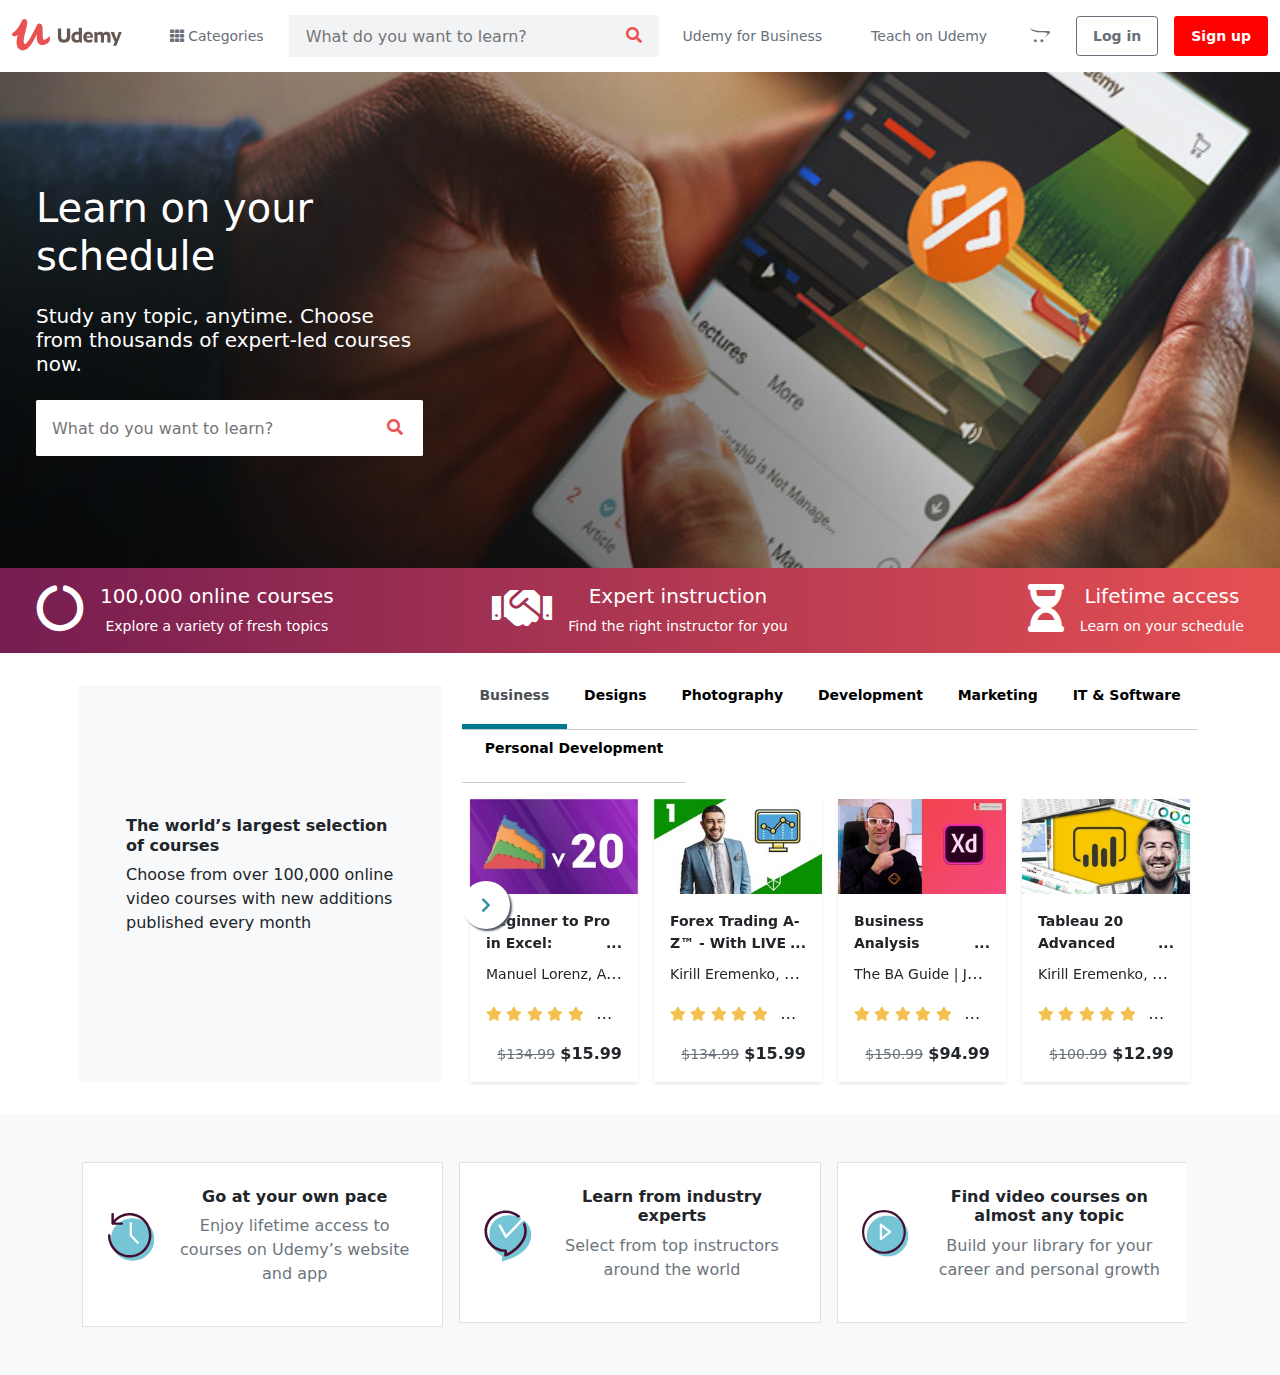
==== index.html @ a9229ff0 "value props" ====
<!DOCTYPE html>
<html lang="en">
    <head>
        <meta charset="UTF-8" />
        <meta http-equiv="X-UA-Compatible" content="IE=edge" />
        <meta name="viewport" content="width=device-width, initial-scale=1.0" />
        <title>Udemy</title>

        <link rel="stylesheet" href="./lib/bootstrap/css/bootstrap-5.css" />

        <link
            rel="stylesheet"
            href="https://cdnjs.cloudflare.com/ajax/libs/font-awesome/5.15.0/css/all.min.css"
        />
        <link rel="stylesheet" href="./lib/owl-carousel/css/owl.carousel.css" />
        <link
            rel="stylesheet"
            href="./lib/owl-carousel/css/owl.theme.default.css"
        />
        <link rel="stylesheet" href="./main.css" />
    </head>
    <body>
        <div class="search-full" id="search-full">
            <button class="button-1">
                <span><i class="fa fa-search"></i></span>
                <span class="divider-vertical"></span>
            </button>
            <input type="text" placeholder=" Search for anything" />
            <button
                type="button"
                class="btn-close px-3"
                id="close-search"
            ></button>
        </div>
        <div id="overlay--mobile-show"></div>
        <header id="header">
            <nav class="navbar navbar-expand-lg navbar-light">
                <div class="container-fluid main-menu">
                    <div class="toggler-div">
                        <button class="navbar-toggler" id="toggle-button">
                            <em></em>
                            <em></em>
                            <em></em>
                        </button>
                        <a id="open-search" class="d-lg-none">
                            <i class="fa fa-search"></i>
                        </a>
                    </div>

                    <div>
                        <a class="navbar-brand" href="#">
                            <img
                                src="./images/logo-coral.svg"
                                height="32px"
                                alt=""
                            />
                        </a>

                        <button
                            class="
                                button button-white-light
                                d-none d-lg-inline
                                m-2
                            "
                        >
                            <i class="fas fa-th"></i> Categories
                        </button>
                    </div>

                    <div
                        class="
                            udemy-form-control udemy-form-control--light
                            menu-search
                            d-none d-lg-flex
                        "
                    >
                        <input
                            type="text"
                            placeholder="What do you want to learn?"
                        />
                        <button><i class="fa fa-search"></i></button>
                    </div>
                    <button
                        class="
                            button button-white
                            border-0
                            d-none d-xl-inline
                            m-2
                        "
                    >
                        Udemy for Business
                    </button>
                    <button
                        class="button button-white-light d-none d-xl-inline m-2"
                    >
                        Teach on Udemy
                    </button>
                    <button
                        class="button-circle button-circle-lg button-gray m-2"
                    >
                        <i class="fab fa-opencart"></i>
                    </button>
                    <button
                        class="
                            button button-white
                            fw-bold
                            d-none d-lg-inline
                            m-2
                        "
                    >
                        Log in
                    </button>
                    <button
                        class="
                            button button-red-bold
                            fw-bold
                            d-none d-lg-inline
                            ms-2
                        "
                    >
                        Sign up
                    </button>
                </div>
            </nav>

            <div class="menu-custom menu-2 d-flex" id="menu-2">
                <div class="menu-2-wrap" id="menu-2-wrap">
                    <div class="menu-2-1" id="menu-2-1">
                        <div class="nav-link signup-login">
                            <a href="#"> Signup </a> <span>/</span>
                            <a href="#"> Login </a>

                            <hr class="divider-2" />
                            <hr class="divider-1" />
                        </div>
                        <ul class="nav flex-column">
                            <li class="nav-item">
                                <p class="nav-link main-link disabled">
                                    <i class="fas fa-chart-line"></i> MOST
                                    POPULAR
                                </p>
                            </li>

                            <span id="append-menu-1"></span>

                            <li class="nav-link">
                                <hr class="divider-1" />
                            </li>
                            <li class="nav-item">
                                <p class="nav-link main-link disabled">
                                    MORE FROM UDEMY
                                </p>
                            </li>
                            <li class="nav-item">
                                <a class="nav-link" href="#">Teach on Udemy</a>
                            </li>
                            <li class="nav-item">
                                <a class="nav-link" href="#"
                                    >Udemy for Business</a
                                >
                            </li>
                            <li class="nav-item">
                                <a class="nav-link" href="#">Get the app</a>
                            </li>
                            <li class="nav-item">
                                <a class="nav-link" href="#">Help</a>
                            </li>
                        </ul>
                    </div>
                    <div class="menu-2-2" id="menu-2-2"></div>

                    <div class="menu-2-3" id="menu-2-3"></div>
                </div>
            </div>
        </header>
        <section
            class="notice-streamer"
            style="
                background-image: url('./images/f9cd7c14-72c2-48a4-908f-917ec4d2150f.jpg');
            "
        >
            <div class="notice-streamer__top">
                <div class="container-fluid">
                    <div class="row px-4">
                        <div class="col-md-6 col-xl-4">
                            <h3 class="display-6 fw-normal">
                                Learn on your schedule
                            </h3>
                            <p class="h5 fw-light py-3">
                                Study any topic, anytime. Choose from thousands
                                of expert-led courses now.
                            </p>
                            <div
                                class="
                                    udemy-form-control udemy-form-control--lg
                                "
                            >
                                <input
                                    type="text"
                                    placeholder="What do you want to learn?"
                                />
                                <button><i class="fa fa-search"></i></button>
                            </div>
                        </div>
                    </div>
                </div>
            </div>
            <div class="notice-streamer__bottom d-none d-md-block">
                <div class="container-fluid text-center">
                    <div class="row px-4">
                        <div
                            class="
                                col-4
                                d-flex
                                notice-streamer__item
                                justify-content-start
                            "
                        >
                            <div class="item__icon d-none d-xl-block">
                                <i class="fa fa-circle-notch fa-3x"></i>
                            </div>
                            <div class="item__content">
                                <h6>100,000 online courses</h6>
                                <p>Explore a variety of fresh topics</p>
                            </div>
                        </div>
                        <div
                            class="
                                col-4
                                d-flex
                                notice-streamer__item
                                justify-content-center
                            "
                        >
                            <div class="item__icon d-none d-xl-block">
                                <i class="fa fa-handshake fa-3x"></i>
                            </div>
                            <div class="item__content">
                                <h6>Expert instruction</h6>
                                <p>Find the right instructor for you</p>
                            </div>
                        </div>
                        <div
                            class="
                                col-4
                                d-flex
                                notice-streamer__item
                                justify-content-end
                            "
                        >
                            <div class="item__icon d-none d-xl-block">
                                <i class="fa fa-hourglass-half fa-3x"></i>
                            </div>
                            <div class="item__content">
                                <h6>Lifetime access</h6>
                                <p>Learn on your schedule</p>
                            </div>
                        </div>
                    </div>
                </div>
            </div>
        </section>
        <section class="skill-hubs">
            <div class="container py-4">
                <div class="row">
                    <div class="col-lg-4 p-2">
                        <div class="bg-light w-100 h-100 px-5 d-flex flex-column justify-content-center">
                            <h6 class="fw-bold">
                                The world’s largest selection of courses
                            </h6>
                            <p class="fw-light">
                                Choose from over 100,000 online video courses
                                with new additions published every month
                            </p>
                        </div>
                    </div>
                    <div class="col-lg-8">
                        <ul class="nav nav-tabs" id="skillHubs" role="tablist">
                            <li class="nav-item" role="presentation">
                                <button
                                    class="nav-link active"
                                    id="skill-hubs-business-tab"
                                    data-bs-toggle="tab"
                                    data-bs-target="#skill-hubs-business"
                                    type="button"
                                    role="tab"
                                    aria-controls="skill-hubs-business"
                                    aria-selected="true"
                                >
                                    Business
                                </button>
                            </li>
                            <li class="nav-item" role="presentation">
                                <button
                                    class="nav-link"
                                    id="skill-hub-designs-tab"
                                    data-bs-toggle="tab"
                                    data-bs-target="#skill-hub-designs"
                                    type="button"
                                    role="tab"
                                    aria-controls="skill-hub-designs"
                                    aria-selected="false"
                                >
                                    Designs
                                </button>
                            </li>
                            <li class="nav-item" role="presentation">
                                <button
                                    class="nav-link"
                                    id="skill-hubs-photography-tab"
                                    data-bs-toggle="tab"
                                    data-bs-target="#skill-hubs-photography"
                                    type="button"
                                    role="tab"
                                    aria-controls="skill-hubs-photography"
                                    aria-selected="false"
                                >
                                    Photography
                                </button>
                            </li>
                            <li class="nav-item" role="presentation">
                                <button
                                    class="nav-link"
                                    id="skill-hubs-development-tab"
                                    data-bs-toggle="tab"
                                    data-bs-target="#skill-hubs-development"
                                    type="button"
                                    role="tab"
                                    aria-controls="skill-hubs-development"
                                    aria-selected="false"
                                >
                                    Development
                                </button>
                            </li>
                            <li class="nav-item" role="presentation">
                                <button
                                    class="nav-link"
                                    id="skill-hubs-marketing-tab"
                                    data-bs-toggle="tab"
                                    data-bs-target="#skill-hubs-marketing"
                                    type="button"
                                    role="tab"
                                    aria-controls="skill-hubs-marketing"
                                    aria-selected="false"
                                >
                                    Marketing
                                </button>
                            </li>
                            <li class="nav-item" role="presentation">
                                <button
                                    class="nav-link"
                                    id="skill-hubs-it-software-tab"
                                    data-bs-toggle="tab"
                                    data-bs-target="#skill-hubs-it-software"
                                    type="button"
                                    role="tab"
                                    aria-controls="skill-hubs-it-software"
                                    aria-selected="false"
                                >
                                    IT & Software
                                </button>
                            </li>
                            <li class="nav-item" role="presentation">
                                <button
                                    class="nav-link"
                                    id="skill-hubs-personal-development-tab"
                                    data-bs-toggle="tab"
                                    data-bs-target="#skill-hubs-personal-development"
                                    type="button"
                                    role="tab"
                                    aria-controls="skill-hubs-personal-development"
                                    aria-selected="false"
                                >
                                    Personal Development
                                </button>
                            </li>
                        </ul>
                        <div class="tab-content pt-2" id="skillHubsContent">
                            <div
                                class="tab-pane fade show active"
                                id="skill-hubs-business"
                                role="tabpanel"
                                aria-labelledby="skill-hubs-business-tab"
                            >
                                <div class="skill-hubs__carousel owl-carousel">
                                    <div class="skill-hubs__item">
                                        <div
                                            class="card m-2 rounded-0 border-0"
                                        >
                                            <img
                                                src="./images/1.jpg"
                                                class="w-100"
                                                alt="..."
                                            />
                                            <div class="card-body">
                                                <div class="card-title-parent">
                                                    <h6
                                                        class="
                                                            card-title
                                                            truncate-overflow
                                                        "
                                                    >
                                                        Beginner to Pro in
                                                        Excel: Financial
                                                        Modeling and Valuation
                                                    </h6>
                                                </div>

                                                <p class="text-truncate">
                                                    <small
                                                        >Manuel Lorenz,
                                                        Academind by
                                                        Maximilian</small
                                                    >
                                                </p>

                                                <p class="text-truncate">
                                                    <small>
                                                        <span class="me-2 rated"
                                                            ><i
                                                                class="
                                                                    fas
                                                                    fa-star
                                                                "
                                                            ></i>
                                                            <i
                                                                class="
                                                                    fas
                                                                    fa-star
                                                                "
                                                            ></i>
                                                            <i
                                                                class="
                                                                    fas
                                                                    fa-star
                                                                "
                                                            ></i>
                                                            <i
                                                                class="
                                                                    fas
                                                                    fa-star
                                                                "
                                                            ></i>
                                                            <i
                                                                class="
                                                                    fas
                                                                    fa-star
                                                                "
                                                            ></i
                                                        ></span>
                                                        <span class="fw-bold"
                                                            >4.5</span
                                                        >
                                                        <span
                                                            class="
                                                                text-muted
                                                                fw-light
                                                            "
                                                            >(17,931)</span
                                                        >
                                                    </small>
                                                </p>
                                                <p class="text-end m-0">
                                                    <small
                                                        class="
                                                            text-decoration-line-through
                                                            fw-light
                                                            text-muted
                                                        "
                                                    >
                                                        $134.99</small
                                                    >
                                                    <span class="fw-bold"
                                                        >$15.99</span
                                                    >
                                                </p>
                                            </div>
                                        </div>
                                    </div>
                                    <div class="skill-hubs__item">
                                        <div
                                            class="card m-2 rounded-0 border-0"
                                        >
                                            <img
                                                src="./images/2.jpg"
                                                class="w-100"
                                                alt="..."
                                            />
                                            <div class="card-body">
                                                <h6
                                                    class="
                                                        card-title
                                                        truncate-overflow
                                                    "
                                                >
                                                    Forex Trading A-Z™ - With
                                                    LIVE Examples of Forex
                                                    Trading
                                                </h6>
                                                <p class="text-truncate">
                                                    <small
                                                        >Kirill Eremenko,
                                                        ForexBoat Team</small
                                                    >
                                                </p>

                                                <p class="text-truncate">
                                                    <small>
                                                        <span class="me-2 rated"
                                                            ><i
                                                                class="
                                                                    fas
                                                                    fa-star
                                                                "
                                                            ></i>
                                                            <i
                                                                class="
                                                                    fas
                                                                    fa-star
                                                                "
                                                            ></i>
                                                            <i
                                                                class="
                                                                    fas
                                                                    fa-star
                                                                "
                                                            ></i>
                                                            <i
                                                                class="
                                                                    fas
                                                                    fa-star
                                                                "
                                                            ></i>
                                                            <i
                                                                class="
                                                                    fas
                                                                    fa-star
                                                                "
                                                            ></i
                                                        ></span>
                                                        <span class="fw-bold"
                                                            >4.5</span
                                                        >
                                                        <span
                                                            class="
                                                                text-muted
                                                                fw-light
                                                            "
                                                            >(16,430)</span
                                                        >
                                                    </small>
                                                </p>
                                                <p class="text-end m-0">
                                                    <small
                                                        class="
                                                            text-decoration-line-through
                                                            fw-light
                                                            text-muted
                                                        "
                                                    >
                                                        $134.99</small
                                                    >
                                                    <span class="fw-bold"
                                                        >$15.99</span
                                                    >
                                                </p>
                                            </div>
                                        </div>
                                    </div>
                                    <div class="skill-hubs__item">
                                        <div
                                            class="card m-2 rounded-0 border-0"
                                        >
                                            <img
                                                src="./images/3.jpg"
                                                class="w-100"
                                                alt="..."
                                            />
                                            <div class="card-body">
                                                <div class="card-title-parent">
                                                    <h6
                                                        class="
                                                            card-title
                                                            truncate-overflow
                                                        "
                                                    >
                                                        Business Analysis
                                                        Fundamentals
                                                    </h6>
                                                </div>

                                                <p class="text-truncate">
                                                    <small
                                                        >The BA Guide | Jeremy
                                                        Aschenbrenner</small
                                                    >
                                                </p>

                                                <p class="text-truncate">
                                                    <small>
                                                        <span class="me-2 rated"
                                                            ><i
                                                                class="
                                                                    fas
                                                                    fa-star
                                                                "
                                                            ></i>
                                                            <i
                                                                class="
                                                                    fas
                                                                    fa-star
                                                                "
                                                            ></i>
                                                            <i
                                                                class="
                                                                    fas
                                                                    fa-star
                                                                "
                                                            ></i>
                                                            <i
                                                                class="
                                                                    fas
                                                                    fa-star
                                                                "
                                                            ></i>
                                                            <i
                                                                class="
                                                                    fas
                                                                    fa-star
                                                                "
                                                            ></i
                                                        ></span>
                                                        <span class="fw-bold"
                                                            >4.5</span
                                                        >
                                                        <span
                                                            class="
                                                                text-muted
                                                                fw-light
                                                            "
                                                            >(22,317)</span
                                                        >
                                                    </small>
                                                </p>
                                                <p class="text-end m-0">
                                                    <small
                                                        class="
                                                            text-decoration-line-through
                                                            fw-light
                                                            text-muted
                                                        "
                                                    >
                                                        $150.99</small
                                                    >
                                                    <span class="fw-bold"
                                                        >$94.99</span
                                                    >
                                                </p>
                                            </div>
                                        </div>
                                    </div>
                                    <div class="skill-hubs__item">
                                        <div
                                            class="card m-2 rounded-0 border-0"
                                        >
                                            <img
                                                src="./images/4.jpg"
                                                class="w-100"
                                                alt="..."
                                            />
                                            <div class="card-body">
                                                <h6
                                                    class="
                                                        card-title
                                                        truncate-overflow
                                                    "
                                                >
                                                    Tableau 20 Advanced
                                                    Training: Master Tableau in
                                                    Data Science
                                                </h6>
                                                <p class="text-truncate">
                                                    <small
                                                        >Kirill Eremenko,
                                                        SuperDataScience
                                                        Team</small
                                                    >
                                                </p>

                                                <p class="text-truncate">
                                                    <small>
                                                        <span class="me-2 rated"
                                                            ><i
                                                                class="
                                                                    fas
                                                                    fa-star
                                                                "
                                                            ></i>
                                                            <i
                                                                class="
                                                                    fas
                                                                    fa-star
                                                                "
                                                            ></i>
                                                            <i
                                                                class="
                                                                    fas
                                                                    fa-star
                                                                "
                                                            ></i>
                                                            <i
                                                                class="
                                                                    fas
                                                                    fa-star
                                                                "
                                                            ></i>
                                                            <i
                                                                class="
                                                                    fas
                                                                    fa-star
                                                                "
                                                            ></i
                                                        ></span>
                                                        <span class="fw-bold"
                                                            >4.7</span
                                                        >
                                                        <span
                                                            class="
                                                                text-muted
                                                                fw-light
                                                            "
                                                            >(10,650)</span
                                                        >
                                                    </small>
                                                </p>
                                                <p class="text-end m-0">
                                                    <small
                                                        class="
                                                            text-decoration-line-through
                                                            fw-light
                                                            text-muted
                                                        "
                                                    >
                                                        $100.99</small
                                                    >
                                                    <span class="fw-bold"
                                                        >$12.99</span
                                                    >
                                                </p>
                                            </div>
                                        </div>
                                    </div>
                                    <div class="skill-hubs__item">
                                        <div
                                            class="card m-2 rounded-0 border-0"
                                        >
                                            <img
                                                src="./images/5.jpg"
                                                class="w-100"
                                                alt="..."
                                            />
                                            <div class="card-body">
                                                <h6
                                                    class="
                                                        card-title
                                                        truncate-overflow
                                                    "
                                                >
                                                    SQL for Data Analysis:
                                                    Weekender Crash Course for
                                                    Beginners
                                                </h6>
                                                <p class="text-truncate">
                                                    <small
                                                        >A Course You'll
                                                        Actually Finish, David
                                                        Kim, Peter Sefton</small
                                                    >
                                                </p>

                                                <p class="text-truncate">
                                                    <small>
                                                        <span class="me-2 rated"
                                                            ><i
                                                                class="
                                                                    fas
                                                                    fa-star
                                                                "
                                                            ></i>
                                                            <i
                                                                class="
                                                                    fas
                                                                    fa-star
                                                                "
                                                            ></i>
                                                            <i
                                                                class="
                                                                    fas
                                                                    fa-star
                                                                "
                                                            ></i>
                                                            <i
                                                                class="
                                                                    fas
                                                                    fa-star
                                                                "
                                                            ></i>
                                                            <i
                                                                class="
                                                                    fas
                                                                    fa-star
                                                                "
                                                            ></i
                                                        ></span>
                                                        <span class="fw-bold"
                                                            >4.4</span
                                                        >
                                                        <span
                                                            class="
                                                                text-muted
                                                                fw-light
                                                            "
                                                            >(21,822)</span
                                                        >
                                                    </small>
                                                </p>
                                                <p class="text-end m-0">
                                                    <small
                                                        class="
                                                            text-decoration-line-through
                                                            fw-light
                                                            text-muted
                                                        "
                                                    >
                                                        $120.99</small
                                                    >
                                                    <span class="fw-bold"
                                                        >$18,99</span
                                                    >
                                                </p>
                                            </div>
                                        </div>
                                    </div>
                                    <div class="skill-hubs__item">
                                        <div
                                            class="card m-2 rounded-0 border-0"
                                        >
                                            <img
                                                src="./images/6.jpg"
                                                class="w-100"
                                                alt="..."
                                            />
                                            <div class="card-body">
                                                <h6
                                                    class="
                                                        card-title
                                                        truncate-overflow
                                                    "
                                                >
                                                    eBay Drop Shipping Guide
                                                    with No Inventory - Work
                                                    From Home
                                                </h6>
                                                <p class="text-truncate">
                                                    <small>David Vu</small>
                                                </p>

                                                <p class="text-truncate">
                                                    <small>
                                                        <span class="me-2 rated"
                                                            ><i
                                                                class="
                                                                    fas
                                                                    fa-star
                                                                "
                                                            ></i>
                                                            <i
                                                                class="
                                                                    fas
                                                                    fa-star
                                                                "
                                                            ></i>
                                                            <i
                                                                class="
                                                                    fas
                                                                    fa-star
                                                                "
                                                            ></i>
                                                            <i
                                                                class="
                                                                    fas
                                                                    fa-star
                                                                "
                                                            ></i>
                                                            <i
                                                                class="
                                                                    fas
                                                                    fa-star
                                                                "
                                                            ></i
                                                        ></span>
                                                        <span class="fw-bold"
                                                            >4.5</span
                                                        >
                                                        <span
                                                            class="
                                                                text-muted
                                                                fw-light
                                                            "
                                                            >(12,931)</span
                                                        >
                                                    </small>
                                                </p>
                                                <p class="text-end m-0">
                                                    <small
                                                        class="
                                                            text-decoration-line-through
                                                            fw-light
                                                            text-muted
                                                        "
                                                    >
                                                        $199.99</small
                                                    >
                                                    <span class="fw-bold"
                                                        >$12.99</span
                                                    >
                                                </p>
                                            </div>
                                        </div>
                                    </div>
                                </div>
                            </div>
                            <div
                                class="tab-pane fade"
                                id="skill-hub-designs"
                                role="tabpanel"
                                aria-labelledby="skill-hub-designs-tab"
                            >
                                <div
                                    class="
                                        skill-hubs__carousel
                                        design__carousel
                                        owl-carousel owl-carousel-2
                                    "
                                    id=""
                                >
                                    <div class="skill-hubs__item">
                                        <div
                                            class="card m-2 rounded-0 border-0"
                                        >
                                            <img
                                                src="./images/1.jpg"
                                                class="w-100"
                                                alt="..."
                                            />
                                            <div class="card-body">
                                                <h6
                                                    class="
                                                        card-title
                                                        truncate-overflow
                                                    "
                                                >
                                                    Beginner to Pro in Excel:
                                                    Financial Modeling and
                                                    Valuation
                                                </h6>
                                                <p class="text-truncate">
                                                    <small
                                                        >Manuel Lorenz,
                                                        Academind by
                                                        Maximilian</small
                                                    >
                                                </p>

                                                <p class="">
                                                    <small>
                                                        <span class="me-2 rated"
                                                            ><i
                                                                class="
                                                                    fas
                                                                    fa-star
                                                                "
                                                            ></i>
                                                            <i
                                                                class="
                                                                    fas
                                                                    fa-star
                                                                "
                                                            ></i>
                                                            <i
                                                                class="
                                                                    fas
                                                                    fa-star
                                                                "
                                                            ></i>
                                                            <i
                                                                class="
                                                                    fas
                                                                    fa-star
                                                                "
                                                            ></i>
                                                            <i
                                                                class="
                                                                    fas
                                                                    fa-star
                                                                "
                                                            ></i
                                                        ></span>
                                                        <span class="fw-bold"
                                                            >4.5</span
                                                        >
                                                        <span
                                                            class="
                                                                text-muted
                                                                fw-light
                                                            "
                                                            >(17,931)</span
                                                        >
                                                    </small>
                                                </p>
                                                <p class="text-end m-0">
                                                    <small
                                                        class="
                                                            text-decoration-line-through
                                                            fw-light
                                                            text-muted
                                                        "
                                                    >
                                                        $134.99</small
                                                    >
                                                    <span class="fw-bold"
                                                        >$15.99</span
                                                    >
                                                </p>
                                            </div>
                                        </div>
                                    </div>
                                    <div class="skill-hubs__item">
                                        <div
                                            class="card m-2 rounded-0 border-0"
                                        >
                                            <img
                                                src="./images/2.jpg"
                                                class="w-100"
                                                alt="..."
                                            />
                                            <div class="card-body">
                                                <h6
                                                    class="
                                                        card-title
                                                        truncate-overflow
                                                    "
                                                >
                                                    Forex Trading A-Z™ - With
                                                    LIVE Examples of Forex
                                                    Trading
                                                </h6>
                                                <p class="text-truncate">
                                                    <small
                                                        >Kirill Eremenko,
                                                        ForexBoat Team</small
                                                    >
                                                </p>

                                                <p class="text-truncate">
                                                    <small>
                                                        <span class="me-2 rated"
                                                            ><i
                                                                class="
                                                                    fas
                                                                    fa-star
                                                                "
                                                            ></i>
                                                            <i
                                                                class="
                                                                    fas
                                                                    fa-star
                                                                "
                                                            ></i>
                                                            <i
                                                                class="
                                                                    fas
                                                                    fa-star
                                                                "
                                                            ></i>
                                                            <i
                                                                class="
                                                                    fas
                                                                    fa-star
                                                                "
                                                            ></i>
                                                            <i
                                                                class="
                                                                    fas
                                                                    fa-star
                                                                "
                                                            ></i
                                                        ></span>
                                                        <span class="fw-bold"
                                                            >4.5</span
                                                        >
                                                        <span
                                                            class="
                                                                text-muted
                                                                fw-light
                                                            "
                                                            >(16,430)</span
                                                        >
                                                    </small>
                                                </p>
                                                <p class="text-end m-0">
                                                    <small
                                                        class="
                                                            text-decoration-line-through
                                                            fw-light
                                                            text-muted
                                                        "
                                                    >
                                                        $134.99</small
                                                    >
                                                    <span class="fw-bold"
                                                        >$15.99</span
                                                    >
                                                </p>
                                            </div>
                                        </div>
                                    </div>
                                    <div class="skill-hubs__item">
                                        <div
                                            class="card m-2 rounded-0 border-0"
                                        >
                                            <img
                                                src="./images/3.jpg"
                                                class="w-100"
                                                alt="..."
                                            />
                                            <div class="card-body">
                                                <h6
                                                    class="
                                                        card-title
                                                        truncate-overflow
                                                    "
                                                >
                                                    Business Analysis
                                                    Fundamentals
                                                </h6>
                                                <p class="text-truncate">
                                                    <small
                                                        >The BA Guide | Jeremy
                                                        Aschenbrenner</small
                                                    >
                                                </p>

                                                <p class="text-truncate">
                                                    <small>
                                                        <span class="me-2 rated"
                                                            ><i
                                                                class="
                                                                    fas
                                                                    fa-star
                                                                "
                                                            ></i>
                                                            <i
                                                                class="
                                                                    fas
                                                                    fa-star
                                                                "
                                                            ></i>
                                                            <i
                                                                class="
                                                                    fas
                                                                    fa-star
                                                                "
                                                            ></i>
                                                            <i
                                                                class="
                                                                    fas
                                                                    fa-star
                                                                "
                                                            ></i>
                                                            <i
                                                                class="
                                                                    fas
                                                                    fa-star
                                                                "
                                                            ></i
                                                        ></span>
                                                        <span class="fw-bold"
                                                            >4.5</span
                                                        >
                                                        <span
                                                            class="
                                                                text-muted
                                                                fw-light
                                                            "
                                                            >(22,317)</span
                                                        >
                                                    </small>
                                                </p>
                                                <p class="text-end m-0">
                                                    <small
                                                        class="
                                                            text-decoration-line-through
                                                            fw-light
                                                            text-muted
                                                        "
                                                    >
                                                        $150.99</small
                                                    >
                                                    <span class="fw-bold"
                                                        >$94.99</span
                                                    >
                                                </p>
                                            </div>
                                        </div>
                                    </div>
                                    <div class="skill-hubs__item">
                                        <div
                                            class="card m-2 rounded-0 border-0"
                                        >
                                            <img
                                                src="./images/4.jpg"
                                                class="w-100"
                                                alt="..."
                                            />
                                            <div class="card-body">
                                                <h6
                                                    class="
                                                        card-title
                                                        truncate-overflow
                                                    "
                                                >
                                                    Tableau 20 Advanced
                                                    Training: Master Tableau in
                                                    Data Science
                                                </h6>
                                                <p class="text-truncate">
                                                    <small
                                                        >Kirill Eremenko,
                                                        SuperDataScience
                                                        Team</small
                                                    >
                                                </p>

                                                <p class="text-truncate">
                                                    <small>
                                                        <span class="me-2 rated"
                                                            ><i
                                                                class="
                                                                    fas
                                                                    fa-star
                                                                "
                                                            ></i>
                                                            <i
                                                                class="
                                                                    fas
                                                                    fa-star
                                                                "
                                                            ></i>
                                                            <i
                                                                class="
                                                                    fas
                                                                    fa-star
                                                                "
                                                            ></i>
                                                            <i
                                                                class="
                                                                    fas
                                                                    fa-star
                                                                "
                                                            ></i>
                                                            <i
                                                                class="
                                                                    fas
                                                                    fa-star
                                                                "
                                                            ></i
                                                        ></span>
                                                        <span class="fw-bold"
                                                            >4.7</span
                                                        >
                                                        <span
                                                            class="
                                                                text-muted
                                                                fw-light
                                                            "
                                                            >(10,650)</span
                                                        >
                                                    </small>
                                                </p>
                                                <p class="text-end m-0">
                                                    <small
                                                        class="
                                                            text-decoration-line-through
                                                            fw-light
                                                            text-muted
                                                        "
                                                    >
                                                        $100.99</small
                                                    >
                                                    <span class="fw-bold"
                                                        >$12.99</span
                                                    >
                                                </p>
                                            </div>
                                        </div>
                                    </div>
                                    <div class="skill-hubs__item">
                                        <div
                                            class="card m-2 rounded-0 border-0"
                                        >
                                            <img
                                                src="./images/5.jpg"
                                                class="w-100"
                                                alt="..."
                                            />
                                            <div class="card-body">
                                                <h6
                                                    class="
                                                        card-title
                                                        truncate-overflow
                                                    "
                                                >
                                                    SQL for Data Analysis:
                                                    Weekender Crash Course for
                                                    Beginners
                                                </h6>
                                                <p class="text-truncate">
                                                    <small
                                                        >A Course You'll
                                                        Actually Finish, David
                                                        Kim, Peter Sefton</small
                                                    >
                                                </p>

                                                <p class="text-truncate">
                                                    <small>
                                                        <span class="me-2 rated"
                                                            ><i
                                                                class="
                                                                    fas
                                                                    fa-star
                                                                "
                                                            ></i>
                                                            <i
                                                                class="
                                                                    fas
                                                                    fa-star
                                                                "
                                                            ></i>
                                                            <i
                                                                class="
                                                                    fas
                                                                    fa-star
                                                                "
                                                            ></i>
                                                            <i
                                                                class="
                                                                    fas
                                                                    fa-star
                                                                "
                                                            ></i>
                                                            <i
                                                                class="
                                                                    fas
                                                                    fa-star
                                                                "
                                                            ></i
                                                        ></span>
                                                        <span class="fw-bold"
                                                            >4.4</span
                                                        >
                                                        <span
                                                            class="
                                                                text-muted
                                                                fw-light
                                                            "
                                                            >(21,822)</span
                                                        >
                                                    </small>
                                                </p>
                                                <p class="text-end m-0">
                                                    <small
                                                        class="
                                                            text-decoration-line-through
                                                            fw-light
                                                            text-muted
                                                        "
                                                    >
                                                        $120.99</small
                                                    >
                                                    <span class="fw-bold"
                                                        >$18,99</span
                                                    >
                                                </p>
                                            </div>
                                        </div>
                                    </div>
                                    <div class="skill-hubs__item">
                                        <div
                                            class="card m-2 rounded-0 border-0"
                                        >
                                            <img
                                                src="./images/6.jpg"
                                                class="w-100"
                                                alt="..."
                                            />
                                            <div class="card-body">
                                                <h6
                                                    class="
                                                        card-title
                                                        truncate-overflow
                                                    "
                                                >
                                                    eBay Drop Shipping Guide
                                                    with No Inventory - Work
                                                    From Home
                                                </h6>
                                                <p class="text-truncate">
                                                    <small>David Vu</small>
                                                </p>

                                                <p class="text-truncate">
                                                    <small>
                                                        <span class="me-2 rated"
                                                            ><i
                                                                class="
                                                                    fas
                                                                    fa-star
                                                                "
                                                            ></i>
                                                            <i
                                                                class="
                                                                    fas
                                                                    fa-star
                                                                "
                                                            ></i>
                                                            <i
                                                                class="
                                                                    fas
                                                                    fa-star
                                                                "
                                                            ></i>
                                                            <i
                                                                class="
                                                                    fas
                                                                    fa-star
                                                                "
                                                            ></i>
                                                            <i
                                                                class="
                                                                    fas
                                                                    fa-star
                                                                "
                                                            ></i
                                                        ></span>
                                                        <span class="fw-bold"
                                                            >4.5</span
                                                        >
                                                        <span
                                                            class="
                                                                text-muted
                                                                fw-light
                                                            "
                                                            >(12,931)</span
                                                        >
                                                    </small>
                                                </p>
                                                <p class="text-end m-0">
                                                    <small
                                                        class="
                                                            text-decoration-line-through
                                                            fw-light
                                                            text-muted
                                                        "
                                                    >
                                                        $199.99</small
                                                    >
                                                    <span class="fw-bold"
                                                        >$12.99</span
                                                    >
                                                </p>
                                            </div>
                                        </div>
                                    </div>
                                </div>
                            </div>
                            <div
                                class="tab-pane fade"
                                id="skill-hubs-photography"
                                role="tabpanel"
                                aria-labelledby="skill-hubs-photography-tab"
                            >
                                <div class="skill-hubs__carousel owl-carousel">
                                    <div class="skill-hubs__item">
                                        <div
                                            class="card m-2 rounded-0 border-0"
                                        >
                                            <img
                                                src="./images/1.jpg"
                                                class="w-100"
                                                alt="..."
                                            />
                                            <div class="card-body">
                                                <div class="card-title-parent">
                                                    <h6
                                                        class="
                                                            card-title
                                                            truncate-overflow
                                                        "
                                                    >
                                                        Beginner to Pro in
                                                        Excel: Financial
                                                        Modeling and Valuation
                                                    </h6>
                                                </div>

                                                <p class="text-truncate">
                                                    <small
                                                        >Manuel Lorenz,
                                                        Academind by
                                                        Maximilian</small
                                                    >
                                                </p>

                                                <p class="text-truncate">
                                                    <small>
                                                        <span class="me-2 rated"
                                                            ><i
                                                                class="
                                                                    fas
                                                                    fa-star
                                                                "
                                                            ></i>
                                                            <i
                                                                class="
                                                                    fas
                                                                    fa-star
                                                                "
                                                            ></i>
                                                            <i
                                                                class="
                                                                    fas
                                                                    fa-star
                                                                "
                                                            ></i>
                                                            <i
                                                                class="
                                                                    fas
                                                                    fa-star
                                                                "
                                                            ></i>
                                                            <i
                                                                class="
                                                                    fas
                                                                    fa-star
                                                                "
                                                            ></i
                                                        ></span>
                                                        <span class="fw-bold"
                                                            >4.5</span
                                                        >
                                                        <span
                                                            class="
                                                                text-muted
                                                                fw-light
                                                            "
                                                            >(17,931)</span
                                                        >
                                                    </small>
                                                </p>
                                                <p class="text-end m-0">
                                                    <small
                                                        class="
                                                            text-decoration-line-through
                                                            fw-light
                                                            text-muted
                                                        "
                                                    >
                                                        $134.99</small
                                                    >
                                                    <span class="fw-bold"
                                                        >$15.99</span
                                                    >
                                                </p>
                                            </div>
                                        </div>
                                    </div>
                                    <div class="skill-hubs__item">
                                        <div
                                            class="card m-2 rounded-0 border-0"
                                        >
                                            <img
                                                src="./images/2.jpg"
                                                class="w-100"
                                                alt="..."
                                            />
                                            <div class="card-body">
                                                <h6
                                                    class="
                                                        card-title
                                                        truncate-overflow
                                                    "
                                                >
                                                    Forex Trading A-Z™ - With
                                                    LIVE Examples of Forex
                                                    Trading
                                                </h6>
                                                <p class="text-truncate">
                                                    <small
                                                        >Kirill Eremenko,
                                                        ForexBoat Team</small
                                                    >
                                                </p>

                                                <p class="text-truncate">
                                                    <small>
                                                        <span class="me-2 rated"
                                                            ><i
                                                                class="
                                                                    fas
                                                                    fa-star
                                                                "
                                                            ></i>
                                                            <i
                                                                class="
                                                                    fas
                                                                    fa-star
                                                                "
                                                            ></i>
                                                            <i
                                                                class="
                                                                    fas
                                                                    fa-star
                                                                "
                                                            ></i>
                                                            <i
                                                                class="
                                                                    fas
                                                                    fa-star
                                                                "
                                                            ></i>
                                                            <i
                                                                class="
                                                                    fas
                                                                    fa-star
                                                                "
                                                            ></i
                                                        ></span>
                                                        <span class="fw-bold"
                                                            >4.5</span
                                                        >
                                                        <span
                                                            class="
                                                                text-muted
                                                                fw-light
                                                            "
                                                            >(16,430)</span
                                                        >
                                                    </small>
                                                </p>
                                                <p class="text-end m-0">
                                                    <small
                                                        class="
                                                            text-decoration-line-through
                                                            fw-light
                                                            text-muted
                                                        "
                                                    >
                                                        $134.99</small
                                                    >
                                                    <span class="fw-bold"
                                                        >$15.99</span
                                                    >
                                                </p>
                                            </div>
                                        </div>
                                    </div>
                                    <div class="skill-hubs__item">
                                        <div
                                            class="card m-2 rounded-0 border-0"
                                        >
                                            <img
                                                src="./images/3.jpg"
                                                class="w-100"
                                                alt="..."
                                            />
                                            <div class="card-body">
                                                <div class="card-title-parent">
                                                    <h6
                                                        class="
                                                            card-title
                                                            truncate-overflow
                                                        "
                                                    >
                                                        Business Analysis
                                                        Fundamentals
                                                    </h6>
                                                </div>

                                                <p class="text-truncate">
                                                    <small
                                                        >The BA Guide | Jeremy
                                                        Aschenbrenner</small
                                                    >
                                                </p>

                                                <p class="text-truncate">
                                                    <small>
                                                        <span class="me-2 rated"
                                                            ><i
                                                                class="
                                                                    fas
                                                                    fa-star
                                                                "
                                                            ></i>
                                                            <i
                                                                class="
                                                                    fas
                                                                    fa-star
                                                                "
                                                            ></i>
                                                            <i
                                                                class="
                                                                    fas
                                                                    fa-star
                                                                "
                                                            ></i>
                                                            <i
                                                                class="
                                                                    fas
                                                                    fa-star
                                                                "
                                                            ></i>
                                                            <i
                                                                class="
                                                                    fas
                                                                    fa-star
                                                                "
                                                            ></i
                                                        ></span>
                                                        <span class="fw-bold"
                                                            >4.5</span
                                                        >
                                                        <span
                                                            class="
                                                                text-muted
                                                                fw-light
                                                            "
                                                            >(22,317)</span
                                                        >
                                                    </small>
                                                </p>
                                                <p class="text-end m-0">
                                                    <small
                                                        class="
                                                            text-decoration-line-through
                                                            fw-light
                                                            text-muted
                                                        "
                                                    >
                                                        $150.99</small
                                                    >
                                                    <span class="fw-bold"
                                                        >$94.99</span
                                                    >
                                                </p>
                                            </div>
                                        </div>
                                    </div>
                                    <div class="skill-hubs__item">
                                        <div
                                            class="card m-2 rounded-0 border-0"
                                        >
                                            <img
                                                src="./images/4.jpg"
                                                class="w-100"
                                                alt="..."
                                            />
                                            <div class="card-body">
                                                <h6
                                                    class="
                                                        card-title
                                                        truncate-overflow
                                                    "
                                                >
                                                    Tableau 20 Advanced
                                                    Training: Master Tableau in
                                                    Data Science
                                                </h6>
                                                <p class="text-truncate">
                                                    <small
                                                        >Kirill Eremenko,
                                                        SuperDataScience
                                                        Team</small
                                                    >
                                                </p>

                                                <p class="text-truncate">
                                                    <small>
                                                        <span class="me-2 rated"
                                                            ><i
                                                                class="
                                                                    fas
                                                                    fa-star
                                                                "
                                                            ></i>
                                                            <i
                                                                class="
                                                                    fas
                                                                    fa-star
                                                                "
                                                            ></i>
                                                            <i
                                                                class="
                                                                    fas
                                                                    fa-star
                                                                "
                                                            ></i>
                                                            <i
                                                                class="
                                                                    fas
                                                                    fa-star
                                                                "
                                                            ></i>
                                                            <i
                                                                class="
                                                                    fas
                                                                    fa-star
                                                                "
                                                            ></i
                                                        ></span>
                                                        <span class="fw-bold"
                                                            >4.7</span
                                                        >
                                                        <span
                                                            class="
                                                                text-muted
                                                                fw-light
                                                            "
                                                            >(10,650)</span
                                                        >
                                                    </small>
                                                </p>
                                                <p class="text-end m-0">
                                                    <small
                                                        class="
                                                            text-decoration-line-through
                                                            fw-light
                                                            text-muted
                                                        "
                                                    >
                                                        $100.99</small
                                                    >
                                                    <span class="fw-bold"
                                                        >$12.99</span
                                                    >
                                                </p>
                                            </div>
                                        </div>
                                    </div>
                                    <div class="skill-hubs__item">
                                        <div
                                            class="card m-2 rounded-0 border-0"
                                        >
                                            <img
                                                src="./images/5.jpg"
                                                class="w-100"
                                                alt="..."
                                            />
                                            <div class="card-body">
                                                <h6
                                                    class="
                                                        card-title
                                                        truncate-overflow
                                                    "
                                                >
                                                    SQL for Data Analysis:
                                                    Weekender Crash Course for
                                                    Beginners
                                                </h6>
                                                <p class="text-truncate">
                                                    <small
                                                        >A Course You'll
                                                        Actually Finish, David
                                                        Kim, Peter Sefton</small
                                                    >
                                                </p>

                                                <p class="text-truncate">
                                                    <small>
                                                        <span class="me-2 rated"
                                                            ><i
                                                                class="
                                                                    fas
                                                                    fa-star
                                                                "
                                                            ></i>
                                                            <i
                                                                class="
                                                                    fas
                                                                    fa-star
                                                                "
                                                            ></i>
                                                            <i
                                                                class="
                                                                    fas
                                                                    fa-star
                                                                "
                                                            ></i>
                                                            <i
                                                                class="
                                                                    fas
                                                                    fa-star
                                                                "
                                                            ></i>
                                                            <i
                                                                class="
                                                                    fas
                                                                    fa-star
                                                                "
                                                            ></i
                                                        ></span>
                                                        <span class="fw-bold"
                                                            >4.4</span
                                                        >
                                                        <span
                                                            class="
                                                                text-muted
                                                                fw-light
                                                            "
                                                            >(21,822)</span
                                                        >
                                                    </small>
                                                </p>
                                                <p class="text-end m-0">
                                                    <small
                                                        class="
                                                            text-decoration-line-through
                                                            fw-light
                                                            text-muted
                                                        "
                                                    >
                                                        $120.99</small
                                                    >
                                                    <span class="fw-bold"
                                                        >$18,99</span
                                                    >
                                                </p>
                                            </div>
                                        </div>
                                    </div>
                                    <div class="skill-hubs__item">
                                        <div
                                            class="card m-2 rounded-0 border-0"
                                        >
                                            <img
                                                src="./images/6.jpg"
                                                class="w-100"
                                                alt="..."
                                            />
                                            <div class="card-body">
                                                <h6
                                                    class="
                                                        card-title
                                                        truncate-overflow
                                                    "
                                                >
                                                    eBay Drop Shipping Guide
                                                    with No Inventory - Work
                                                    From Home
                                                </h6>
                                                <p class="text-truncate">
                                                    <small>David Vu</small>
                                                </p>

                                                <p class="text-truncate">
                                                    <small>
                                                        <span class="me-2 rated"
                                                            ><i
                                                                class="
                                                                    fas
                                                                    fa-star
                                                                "
                                                            ></i>
                                                            <i
                                                                class="
                                                                    fas
                                                                    fa-star
                                                                "
                                                            ></i>
                                                            <i
                                                                class="
                                                                    fas
                                                                    fa-star
                                                                "
                                                            ></i>
                                                            <i
                                                                class="
                                                                    fas
                                                                    fa-star
                                                                "
                                                            ></i>
                                                            <i
                                                                class="
                                                                    fas
                                                                    fa-star
                                                                "
                                                            ></i
                                                        ></span>
                                                        <span class="fw-bold"
                                                            >4.5</span
                                                        >
                                                        <span
                                                            class="
                                                                text-muted
                                                                fw-light
                                                            "
                                                            >(12,931)</span
                                                        >
                                                    </small>
                                                </p>
                                                <p class="text-end m-0">
                                                    <small
                                                        class="
                                                            text-decoration-line-through
                                                            fw-light
                                                            text-muted
                                                        "
                                                    >
                                                        $199.99</small
                                                    >
                                                    <span class="fw-bold"
                                                        >$12.99</span
                                                    >
                                                </p>
                                            </div>
                                        </div>
                                    </div>
                                </div>
                            </div>
                            <div
                                class="tab-pane fade"
                                id="skill-hubs-development"
                                role="tabpanel"
                                aria-labelledby="skill-hubs-development-tab"
                            >
                                <div class="skill-hubs__carousel owl-carousel">
                                    <div class="skill-hubs__item">
                                        <div
                                            class="card m-2 rounded-0 border-0"
                                        >
                                            <img
                                                src="./images/1.jpg"
                                                class="w-100"
                                                alt="..."
                                            />
                                            <div class="card-body">
                                                <div class="card-title-parent">
                                                    <h6
                                                        class="
                                                            card-title
                                                            truncate-overflow
                                                        "
                                                    >
                                                        Beginner to Pro in
                                                        Excel: Financial
                                                        Modeling and Valuation
                                                    </h6>
                                                </div>

                                                <p class="text-truncate">
                                                    <small
                                                        >Manuel Lorenz,
                                                        Academind by
                                                        Maximilian</small
                                                    >
                                                </p>

                                                <p class="text-truncate">
                                                    <small>
                                                        <span class="me-2 rated"
                                                            ><i
                                                                class="
                                                                    fas
                                                                    fa-star
                                                                "
                                                            ></i>
                                                            <i
                                                                class="
                                                                    fas
                                                                    fa-star
                                                                "
                                                            ></i>
                                                            <i
                                                                class="
                                                                    fas
                                                                    fa-star
                                                                "
                                                            ></i>
                                                            <i
                                                                class="
                                                                    fas
                                                                    fa-star
                                                                "
                                                            ></i>
                                                            <i
                                                                class="
                                                                    fas
                                                                    fa-star
                                                                "
                                                            ></i
                                                        ></span>
                                                        <span class="fw-bold"
                                                            >4.5</span
                                                        >
                                                        <span
                                                            class="
                                                                text-muted
                                                                fw-light
                                                            "
                                                            >(17,931)</span
                                                        >
                                                    </small>
                                                </p>
                                                <p class="text-end m-0">
                                                    <small
                                                        class="
                                                            text-decoration-line-through
                                                            fw-light
                                                            text-muted
                                                        "
                                                    >
                                                        $134.99</small
                                                    >
                                                    <span class="fw-bold"
                                                        >$15.99</span
                                                    >
                                                </p>
                                            </div>
                                        </div>
                                    </div>
                                    <div class="skill-hubs__item">
                                        <div
                                            class="card m-2 rounded-0 border-0"
                                        >
                                            <img
                                                src="./images/2.jpg"
                                                class="w-100"
                                                alt="..."
                                            />
                                            <div class="card-body">
                                                <h6
                                                    class="
                                                        card-title
                                                        truncate-overflow
                                                    "
                                                >
                                                    Forex Trading A-Z™ - With
                                                    LIVE Examples of Forex
                                                    Trading
                                                </h6>
                                                <p class="text-truncate">
                                                    <small
                                                        >Kirill Eremenko,
                                                        ForexBoat Team</small
                                                    >
                                                </p>

                                                <p class="text-truncate">
                                                    <small>
                                                        <span class="me-2 rated"
                                                            ><i
                                                                class="
                                                                    fas
                                                                    fa-star
                                                                "
                                                            ></i>
                                                            <i
                                                                class="
                                                                    fas
                                                                    fa-star
                                                                "
                                                            ></i>
                                                            <i
                                                                class="
                                                                    fas
                                                                    fa-star
                                                                "
                                                            ></i>
                                                            <i
                                                                class="
                                                                    fas
                                                                    fa-star
                                                                "
                                                            ></i>
                                                            <i
                                                                class="
                                                                    fas
                                                                    fa-star
                                                                "
                                                            ></i
                                                        ></span>
                                                        <span class="fw-bold"
                                                            >4.5</span
                                                        >
                                                        <span
                                                            class="
                                                                text-muted
                                                                fw-light
                                                            "
                                                            >(16,430)</span
                                                        >
                                                    </small>
                                                </p>
                                                <p class="text-end m-0">
                                                    <small
                                                        class="
                                                            text-decoration-line-through
                                                            fw-light
                                                            text-muted
                                                        "
                                                    >
                                                        $134.99</small
                                                    >
                                                    <span class="fw-bold"
                                                        >$15.99</span
                                                    >
                                                </p>
                                            </div>
                                        </div>
                                    </div>
                                    <div class="skill-hubs__item">
                                        <div
                                            class="card m-2 rounded-0 border-0"
                                        >
                                            <img
                                                src="./images/3.jpg"
                                                class="w-100"
                                                alt="..."
                                            />
                                            <div class="card-body">
                                                <div class="card-title-parent">
                                                    <h6
                                                        class="
                                                            card-title
                                                            truncate-overflow
                                                        "
                                                    >
                                                        Business Analysis
                                                        Fundamentals
                                                    </h6>
                                                </div>

                                                <p class="text-truncate">
                                                    <small
                                                        >The BA Guide | Jeremy
                                                        Aschenbrenner</small
                                                    >
                                                </p>

                                                <p class="text-truncate">
                                                    <small>
                                                        <span class="me-2 rated"
                                                            ><i
                                                                class="
                                                                    fas
                                                                    fa-star
                                                                "
                                                            ></i>
                                                            <i
                                                                class="
                                                                    fas
                                                                    fa-star
                                                                "
                                                            ></i>
                                                            <i
                                                                class="
                                                                    fas
                                                                    fa-star
                                                                "
                                                            ></i>
                                                            <i
                                                                class="
                                                                    fas
                                                                    fa-star
                                                                "
                                                            ></i>
                                                            <i
                                                                class="
                                                                    fas
                                                                    fa-star
                                                                "
                                                            ></i
                                                        ></span>
                                                        <span class="fw-bold"
                                                            >4.5</span
                                                        >
                                                        <span
                                                            class="
                                                                text-muted
                                                                fw-light
                                                            "
                                                            >(22,317)</span
                                                        >
                                                    </small>
                                                </p>
                                                <p class="text-end m-0">
                                                    <small
                                                        class="
                                                            text-decoration-line-through
                                                            fw-light
                                                            text-muted
                                                        "
                                                    >
                                                        $150.99</small
                                                    >
                                                    <span class="fw-bold"
                                                        >$94.99</span
                                                    >
                                                </p>
                                            </div>
                                        </div>
                                    </div>
                                    <div class="skill-hubs__item">
                                        <div
                                            class="card m-2 rounded-0 border-0"
                                        >
                                            <img
                                                src="./images/4.jpg"
                                                class="w-100"
                                                alt="..."
                                            />
                                            <div class="card-body">
                                                <h6
                                                    class="
                                                        card-title
                                                        truncate-overflow
                                                    "
                                                >
                                                    Tableau 20 Advanced
                                                    Training: Master Tableau in
                                                    Data Science
                                                </h6>
                                                <p class="text-truncate">
                                                    <small
                                                        >Kirill Eremenko,
                                                        SuperDataScience
                                                        Team</small
                                                    >
                                                </p>

                                                <p class="text-truncate">
                                                    <small>
                                                        <span class="me-2 rated"
                                                            ><i
                                                                class="
                                                                    fas
                                                                    fa-star
                                                                "
                                                            ></i>
                                                            <i
                                                                class="
                                                                    fas
                                                                    fa-star
                                                                "
                                                            ></i>
                                                            <i
                                                                class="
                                                                    fas
                                                                    fa-star
                                                                "
                                                            ></i>
                                                            <i
                                                                class="
                                                                    fas
                                                                    fa-star
                                                                "
                                                            ></i>
                                                            <i
                                                                class="
                                                                    fas
                                                                    fa-star
                                                                "
                                                            ></i
                                                        ></span>
                                                        <span class="fw-bold"
                                                            >4.7</span
                                                        >
                                                        <span
                                                            class="
                                                                text-muted
                                                                fw-light
                                                            "
                                                            >(10,650)</span
                                                        >
                                                    </small>
                                                </p>
                                                <p class="text-end m-0">
                                                    <small
                                                        class="
                                                            text-decoration-line-through
                                                            fw-light
                                                            text-muted
                                                        "
                                                    >
                                                        $100.99</small
                                                    >
                                                    <span class="fw-bold"
                                                        >$12.99</span
                                                    >
                                                </p>
                                            </div>
                                        </div>
                                    </div>
                                    <div class="skill-hubs__item">
                                        <div
                                            class="card m-2 rounded-0 border-0"
                                        >
                                            <img
                                                src="./images/5.jpg"
                                                class="w-100"
                                                alt="..."
                                            />
                                            <div class="card-body">
                                                <h6
                                                    class="
                                                        card-title
                                                        truncate-overflow
                                                    "
                                                >
                                                    SQL for Data Analysis:
                                                    Weekender Crash Course for
                                                    Beginners
                                                </h6>
                                                <p class="text-truncate">
                                                    <small
                                                        >A Course You'll
                                                        Actually Finish, David
                                                        Kim, Peter Sefton</small
                                                    >
                                                </p>

                                                <p class="text-truncate">
                                                    <small>
                                                        <span class="me-2 rated"
                                                            ><i
                                                                class="
                                                                    fas
                                                                    fa-star
                                                                "
                                                            ></i>
                                                            <i
                                                                class="
                                                                    fas
                                                                    fa-star
                                                                "
                                                            ></i>
                                                            <i
                                                                class="
                                                                    fas
                                                                    fa-star
                                                                "
                                                            ></i>
                                                            <i
                                                                class="
                                                                    fas
                                                                    fa-star
                                                                "
                                                            ></i>
                                                            <i
                                                                class="
                                                                    fas
                                                                    fa-star
                                                                "
                                                            ></i
                                                        ></span>
                                                        <span class="fw-bold"
                                                            >4.4</span
                                                        >
                                                        <span
                                                            class="
                                                                text-muted
                                                                fw-light
                                                            "
                                                            >(21,822)</span
                                                        >
                                                    </small>
                                                </p>
                                                <p class="text-end m-0">
                                                    <small
                                                        class="
                                                            text-decoration-line-through
                                                            fw-light
                                                            text-muted
                                                        "
                                                    >
                                                        $120.99</small
                                                    >
                                                    <span class="fw-bold"
                                                        >$18,99</span
                                                    >
                                                </p>
                                            </div>
                                        </div>
                                    </div>
                                    <div class="skill-hubs__item">
                                        <div
                                            class="card m-2 rounded-0 border-0"
                                        >
                                            <img
                                                src="./images/6.jpg"
                                                class="w-100"
                                                alt="..."
                                            />
                                            <div class="card-body">
                                                <h6
                                                    class="
                                                        card-title
                                                        truncate-overflow
                                                    "
                                                >
                                                    eBay Drop Shipping Guide
                                                    with No Inventory - Work
                                                    From Home
                                                </h6>
                                                <p class="text-truncate">
                                                    <small>David Vu</small>
                                                </p>

                                                <p class="text-truncate">
                                                    <small>
                                                        <span class="me-2 rated"
                                                            ><i
                                                                class="
                                                                    fas
                                                                    fa-star
                                                                "
                                                            ></i>
                                                            <i
                                                                class="
                                                                    fas
                                                                    fa-star
                                                                "
                                                            ></i>
                                                            <i
                                                                class="
                                                                    fas
                                                                    fa-star
                                                                "
                                                            ></i>
                                                            <i
                                                                class="
                                                                    fas
                                                                    fa-star
                                                                "
                                                            ></i>
                                                            <i
                                                                class="
                                                                    fas
                                                                    fa-star
                                                                "
                                                            ></i
                                                        ></span>
                                                        <span class="fw-bold"
                                                            >4.5</span
                                                        >
                                                        <span
                                                            class="
                                                                text-muted
                                                                fw-light
                                                            "
                                                            >(12,931)</span
                                                        >
                                                    </small>
                                                </p>
                                                <p class="text-end m-0">
                                                    <small
                                                        class="
                                                            text-decoration-line-through
                                                            fw-light
                                                            text-muted
                                                        "
                                                    >
                                                        $199.99</small
                                                    >
                                                    <span class="fw-bold"
                                                        >$12.99</span
                                                    >
                                                </p>
                                            </div>
                                        </div>
                                    </div>
                                </div>
                            </div>
                            <div
                                class="tab-pane fade"
                                id="skill-hubs-marketing"
                                role="tabpanel"
                                aria-labelledby="skill-hubs-marketing-tab"
                            >
                                <div class="skill-hubs__carousel owl-carousel">
                                    <div class="skill-hubs__item">
                                        <div
                                            class="card m-2 rounded-0 border-0"
                                        >
                                            <img
                                                src="./images/1.jpg"
                                                class="w-100"
                                                alt="..."
                                            />
                                            <div class="card-body">
                                                <div class="card-title-parent">
                                                    <h6
                                                        class="
                                                            card-title
                                                            truncate-overflow
                                                        "
                                                    >
                                                        Beginner to Pro in
                                                        Excel: Financial
                                                        Modeling and Valuation
                                                    </h6>
                                                </div>

                                                <p class="text-truncate">
                                                    <small
                                                        >Manuel Lorenz,
                                                        Academind by
                                                        Maximilian</small
                                                    >
                                                </p>

                                                <p class="text-truncate">
                                                    <small>
                                                        <span class="me-2 rated"
                                                            ><i
                                                                class="
                                                                    fas
                                                                    fa-star
                                                                "
                                                            ></i>
                                                            <i
                                                                class="
                                                                    fas
                                                                    fa-star
                                                                "
                                                            ></i>
                                                            <i
                                                                class="
                                                                    fas
                                                                    fa-star
                                                                "
                                                            ></i>
                                                            <i
                                                                class="
                                                                    fas
                                                                    fa-star
                                                                "
                                                            ></i>
                                                            <i
                                                                class="
                                                                    fas
                                                                    fa-star
                                                                "
                                                            ></i
                                                        ></span>
                                                        <span class="fw-bold"
                                                            >4.5</span
                                                        >
                                                        <span
                                                            class="
                                                                text-muted
                                                                fw-light
                                                            "
                                                            >(17,931)</span
                                                        >
                                                    </small>
                                                </p>
                                                <p class="text-end m-0">
                                                    <small
                                                        class="
                                                            text-decoration-line-through
                                                            fw-light
                                                            text-muted
                                                        "
                                                    >
                                                        $134.99</small
                                                    >
                                                    <span class="fw-bold"
                                                        >$15.99</span
                                                    >
                                                </p>
                                            </div>
                                        </div>
                                    </div>
                                    <div class="skill-hubs__item">
                                        <div
                                            class="card m-2 rounded-0 border-0"
                                        >
                                            <img
                                                src="./images/2.jpg"
                                                class="w-100"
                                                alt="..."
                                            />
                                            <div class="card-body">
                                                <h6
                                                    class="
                                                        card-title
                                                        truncate-overflow
                                                    "
                                                >
                                                    Forex Trading A-Z™ - With
                                                    LIVE Examples of Forex
                                                    Trading
                                                </h6>
                                                <p class="text-truncate">
                                                    <small
                                                        >Kirill Eremenko,
                                                        ForexBoat Team</small
                                                    >
                                                </p>

                                                <p class="text-truncate">
                                                    <small>
                                                        <span class="me-2 rated"
                                                            ><i
                                                                class="
                                                                    fas
                                                                    fa-star
                                                                "
                                                            ></i>
                                                            <i
                                                                class="
                                                                    fas
                                                                    fa-star
                                                                "
                                                            ></i>
                                                            <i
                                                                class="
                                                                    fas
                                                                    fa-star
                                                                "
                                                            ></i>
                                                            <i
                                                                class="
                                                                    fas
                                                                    fa-star
                                                                "
                                                            ></i>
                                                            <i
                                                                class="
                                                                    fas
                                                                    fa-star
                                                                "
                                                            ></i
                                                        ></span>
                                                        <span class="fw-bold"
                                                            >4.5</span
                                                        >
                                                        <span
                                                            class="
                                                                text-muted
                                                                fw-light
                                                            "
                                                            >(16,430)</span
                                                        >
                                                    </small>
                                                </p>
                                                <p class="text-end m-0">
                                                    <small
                                                        class="
                                                            text-decoration-line-through
                                                            fw-light
                                                            text-muted
                                                        "
                                                    >
                                                        $134.99</small
                                                    >
                                                    <span class="fw-bold"
                                                        >$15.99</span
                                                    >
                                                </p>
                                            </div>
                                        </div>
                                    </div>
                                    <div class="skill-hubs__item">
                                        <div
                                            class="card m-2 rounded-0 border-0"
                                        >
                                            <img
                                                src="./images/3.jpg"
                                                class="w-100"
                                                alt="..."
                                            />
                                            <div class="card-body">
                                                <div class="card-title-parent">
                                                    <h6
                                                        class="
                                                            card-title
                                                            truncate-overflow
                                                        "
                                                    >
                                                        Business Analysis
                                                        Fundamentals
                                                    </h6>
                                                </div>

                                                <p class="text-truncate">
                                                    <small
                                                        >The BA Guide | Jeremy
                                                        Aschenbrenner</small
                                                    >
                                                </p>

                                                <p class="text-truncate">
                                                    <small>
                                                        <span class="me-2 rated"
                                                            ><i
                                                                class="
                                                                    fas
                                                                    fa-star
                                                                "
                                                            ></i>
                                                            <i
                                                                class="
                                                                    fas
                                                                    fa-star
                                                                "
                                                            ></i>
                                                            <i
                                                                class="
                                                                    fas
                                                                    fa-star
                                                                "
                                                            ></i>
                                                            <i
                                                                class="
                                                                    fas
                                                                    fa-star
                                                                "
                                                            ></i>
                                                            <i
                                                                class="
                                                                    fas
                                                                    fa-star
                                                                "
                                                            ></i
                                                        ></span>
                                                        <span class="fw-bold"
                                                            >4.5</span
                                                        >
                                                        <span
                                                            class="
                                                                text-muted
                                                                fw-light
                                                            "
                                                            >(22,317)</span
                                                        >
                                                    </small>
                                                </p>
                                                <p class="text-end m-0">
                                                    <small
                                                        class="
                                                            text-decoration-line-through
                                                            fw-light
                                                            text-muted
                                                        "
                                                    >
                                                        $150.99</small
                                                    >
                                                    <span class="fw-bold"
                                                        >$94.99</span
                                                    >
                                                </p>
                                            </div>
                                        </div>
                                    </div>
                                    <div class="skill-hubs__item">
                                        <div
                                            class="card m-2 rounded-0 border-0"
                                        >
                                            <img
                                                src="./images/4.jpg"
                                                class="w-100"
                                                alt="..."
                                            />
                                            <div class="card-body">
                                                <h6
                                                    class="
                                                        card-title
                                                        truncate-overflow
                                                    "
                                                >
                                                    Tableau 20 Advanced
                                                    Training: Master Tableau in
                                                    Data Science
                                                </h6>
                                                <p class="text-truncate">
                                                    <small
                                                        >Kirill Eremenko,
                                                        SuperDataScience
                                                        Team</small
                                                    >
                                                </p>

                                                <p class="text-truncate">
                                                    <small>
                                                        <span class="me-2 rated"
                                                            ><i
                                                                class="
                                                                    fas
                                                                    fa-star
                                                                "
                                                            ></i>
                                                            <i
                                                                class="
                                                                    fas
                                                                    fa-star
                                                                "
                                                            ></i>
                                                            <i
                                                                class="
                                                                    fas
                                                                    fa-star
                                                                "
                                                            ></i>
                                                            <i
                                                                class="
                                                                    fas
                                                                    fa-star
                                                                "
                                                            ></i>
                                                            <i
                                                                class="
                                                                    fas
                                                                    fa-star
                                                                "
                                                            ></i
                                                        ></span>
                                                        <span class="fw-bold"
                                                            >4.7</span
                                                        >
                                                        <span
                                                            class="
                                                                text-muted
                                                                fw-light
                                                            "
                                                            >(10,650)</span
                                                        >
                                                    </small>
                                                </p>
                                                <p class="text-end m-0">
                                                    <small
                                                        class="
                                                            text-decoration-line-through
                                                            fw-light
                                                            text-muted
                                                        "
                                                    >
                                                        $100.99</small
                                                    >
                                                    <span class="fw-bold"
                                                        >$12.99</span
                                                    >
                                                </p>
                                            </div>
                                        </div>
                                    </div>
                                    <div class="skill-hubs__item">
                                        <div
                                            class="card m-2 rounded-0 border-0"
                                        >
                                            <img
                                                src="./images/5.jpg"
                                                class="w-100"
                                                alt="..."
                                            />
                                            <div class="card-body">
                                                <h6
                                                    class="
                                                        card-title
                                                        truncate-overflow
                                                    "
                                                >
                                                    SQL for Data Analysis:
                                                    Weekender Crash Course for
                                                    Beginners
                                                </h6>
                                                <p class="text-truncate">
                                                    <small
                                                        >A Course You'll
                                                        Actually Finish, David
                                                        Kim, Peter Sefton</small
                                                    >
                                                </p>

                                                <p class="text-truncate">
                                                    <small>
                                                        <span class="me-2 rated"
                                                            ><i
                                                                class="
                                                                    fas
                                                                    fa-star
                                                                "
                                                            ></i>
                                                            <i
                                                                class="
                                                                    fas
                                                                    fa-star
                                                                "
                                                            ></i>
                                                            <i
                                                                class="
                                                                    fas
                                                                    fa-star
                                                                "
                                                            ></i>
                                                            <i
                                                                class="
                                                                    fas
                                                                    fa-star
                                                                "
                                                            ></i>
                                                            <i
                                                                class="
                                                                    fas
                                                                    fa-star
                                                                "
                                                            ></i
                                                        ></span>
                                                        <span class="fw-bold"
                                                            >4.4</span
                                                        >
                                                        <span
                                                            class="
                                                                text-muted
                                                                fw-light
                                                            "
                                                            >(21,822)</span
                                                        >
                                                    </small>
                                                </p>
                                                <p class="text-end m-0">
                                                    <small
                                                        class="
                                                            text-decoration-line-through
                                                            fw-light
                                                            text-muted
                                                        "
                                                    >
                                                        $120.99</small
                                                    >
                                                    <span class="fw-bold"
                                                        >$18,99</span
                                                    >
                                                </p>
                                            </div>
                                        </div>
                                    </div>
                                    <div class="skill-hubs__item">
                                        <div
                                            class="card m-2 rounded-0 border-0"
                                        >
                                            <img
                                                src="./images/6.jpg"
                                                class="w-100"
                                                alt="..."
                                            />
                                            <div class="card-body">
                                                <h6
                                                    class="
                                                        card-title
                                                        truncate-overflow
                                                    "
                                                >
                                                    eBay Drop Shipping Guide
                                                    with No Inventory - Work
                                                    From Home
                                                </h6>
                                                <p class="text-truncate">
                                                    <small>David Vu</small>
                                                </p>

                                                <p class="text-truncate">
                                                    <small>
                                                        <span class="me-2 rated"
                                                            ><i
                                                                class="
                                                                    fas
                                                                    fa-star
                                                                "
                                                            ></i>
                                                            <i
                                                                class="
                                                                    fas
                                                                    fa-star
                                                                "
                                                            ></i>
                                                            <i
                                                                class="
                                                                    fas
                                                                    fa-star
                                                                "
                                                            ></i>
                                                            <i
                                                                class="
                                                                    fas
                                                                    fa-star
                                                                "
                                                            ></i>
                                                            <i
                                                                class="
                                                                    fas
                                                                    fa-star
                                                                "
                                                            ></i
                                                        ></span>
                                                        <span class="fw-bold"
                                                            >4.5</span
                                                        >
                                                        <span
                                                            class="
                                                                text-muted
                                                                fw-light
                                                            "
                                                            >(12,931)</span
                                                        >
                                                    </small>
                                                </p>
                                                <p class="text-end m-0">
                                                    <small
                                                        class="
                                                            text-decoration-line-through
                                                            fw-light
                                                            text-muted
                                                        "
                                                    >
                                                        $199.99</small
                                                    >
                                                    <span class="fw-bold"
                                                        >$12.99</span
                                                    >
                                                </p>
                                            </div>
                                        </div>
                                    </div>
                                </div>
                            </div>
                            <div
                                class="tab-pane fade"
                                id="skill-hubs-it-software"
                                role="tabpanel"
                                aria-labelledby="skill-hubs-it-software-tab"
                            >
                                <div class="skill-hubs__carousel owl-carousel">
                                    <div class="skill-hubs__item">
                                        <div
                                            class="card m-2 rounded-0 border-0"
                                        >
                                            <img
                                                src="./images/1.jpg"
                                                class="w-100"
                                                alt="..."
                                            />
                                            <div class="card-body">
                                                <div class="card-title-parent">
                                                    <h6
                                                        class="
                                                            card-title
                                                            truncate-overflow
                                                        "
                                                    >
                                                        Beginner to Pro in
                                                        Excel: Financial
                                                        Modeling and Valuation
                                                    </h6>
                                                </div>

                                                <p class="text-truncate">
                                                    <small
                                                        >Manuel Lorenz,
                                                        Academind by
                                                        Maximilian</small
                                                    >
                                                </p>

                                                <p class="text-truncate">
                                                    <small>
                                                        <span class="me-2 rated"
                                                            ><i
                                                                class="
                                                                    fas
                                                                    fa-star
                                                                "
                                                            ></i>
                                                            <i
                                                                class="
                                                                    fas
                                                                    fa-star
                                                                "
                                                            ></i>
                                                            <i
                                                                class="
                                                                    fas
                                                                    fa-star
                                                                "
                                                            ></i>
                                                            <i
                                                                class="
                                                                    fas
                                                                    fa-star
                                                                "
                                                            ></i>
                                                            <i
                                                                class="
                                                                    fas
                                                                    fa-star
                                                                "
                                                            ></i
                                                        ></span>
                                                        <span class="fw-bold"
                                                            >4.5</span
                                                        >
                                                        <span
                                                            class="
                                                                text-muted
                                                                fw-light
                                                            "
                                                            >(17,931)</span
                                                        >
                                                    </small>
                                                </p>
                                                <p class="text-end m-0">
                                                    <small
                                                        class="
                                                            text-decoration-line-through
                                                            fw-light
                                                            text-muted
                                                        "
                                                    >
                                                        $134.99</small
                                                    >
                                                    <span class="fw-bold"
                                                        >$15.99</span
                                                    >
                                                </p>
                                            </div>
                                        </div>
                                    </div>
                                    <div class="skill-hubs__item">
                                        <div
                                            class="card m-2 rounded-0 border-0"
                                        >
                                            <img
                                                src="./images/2.jpg"
                                                class="w-100"
                                                alt="..."
                                            />
                                            <div class="card-body">
                                                <h6
                                                    class="
                                                        card-title
                                                        truncate-overflow
                                                    "
                                                >
                                                    Forex Trading A-Z™ - With
                                                    LIVE Examples of Forex
                                                    Trading
                                                </h6>
                                                <p class="text-truncate">
                                                    <small
                                                        >Kirill Eremenko,
                                                        ForexBoat Team</small
                                                    >
                                                </p>

                                                <p class="text-truncate">
                                                    <small>
                                                        <span class="me-2 rated"
                                                            ><i
                                                                class="
                                                                    fas
                                                                    fa-star
                                                                "
                                                            ></i>
                                                            <i
                                                                class="
                                                                    fas
                                                                    fa-star
                                                                "
                                                            ></i>
                                                            <i
                                                                class="
                                                                    fas
                                                                    fa-star
                                                                "
                                                            ></i>
                                                            <i
                                                                class="
                                                                    fas
                                                                    fa-star
                                                                "
                                                            ></i>
                                                            <i
                                                                class="
                                                                    fas
                                                                    fa-star
                                                                "
                                                            ></i
                                                        ></span>
                                                        <span class="fw-bold"
                                                            >4.5</span
                                                        >
                                                        <span
                                                            class="
                                                                text-muted
                                                                fw-light
                                                            "
                                                            >(16,430)</span
                                                        >
                                                    </small>
                                                </p>
                                                <p class="text-end m-0">
                                                    <small
                                                        class="
                                                            text-decoration-line-through
                                                            fw-light
                                                            text-muted
                                                        "
                                                    >
                                                        $134.99</small
                                                    >
                                                    <span class="fw-bold"
                                                        >$15.99</span
                                                    >
                                                </p>
                                            </div>
                                        </div>
                                    </div>
                                    <div class="skill-hubs__item">
                                        <div
                                            class="card m-2 rounded-0 border-0"
                                        >
                                            <img
                                                src="./images/3.jpg"
                                                class="w-100"
                                                alt="..."
                                            />
                                            <div class="card-body">
                                                <div class="card-title-parent">
                                                    <h6
                                                        class="
                                                            card-title
                                                            truncate-overflow
                                                        "
                                                    >
                                                        Business Analysis
                                                        Fundamentals
                                                    </h6>
                                                </div>

                                                <p class="text-truncate">
                                                    <small
                                                        >The BA Guide | Jeremy
                                                        Aschenbrenner</small
                                                    >
                                                </p>

                                                <p class="text-truncate">
                                                    <small>
                                                        <span class="me-2 rated"
                                                            ><i
                                                                class="
                                                                    fas
                                                                    fa-star
                                                                "
                                                            ></i>
                                                            <i
                                                                class="
                                                                    fas
                                                                    fa-star
                                                                "
                                                            ></i>
                                                            <i
                                                                class="
                                                                    fas
                                                                    fa-star
                                                                "
                                                            ></i>
                                                            <i
                                                                class="
                                                                    fas
                                                                    fa-star
                                                                "
                                                            ></i>
                                                            <i
                                                                class="
                                                                    fas
                                                                    fa-star
                                                                "
                                                            ></i
                                                        ></span>
                                                        <span class="fw-bold"
                                                            >4.5</span
                                                        >
                                                        <span
                                                            class="
                                                                text-muted
                                                                fw-light
                                                            "
                                                            >(22,317)</span
                                                        >
                                                    </small>
                                                </p>
                                                <p class="text-end m-0">
                                                    <small
                                                        class="
                                                            text-decoration-line-through
                                                            fw-light
                                                            text-muted
                                                        "
                                                    >
                                                        $150.99</small
                                                    >
                                                    <span class="fw-bold"
                                                        >$94.99</span
                                                    >
                                                </p>
                                            </div>
                                        </div>
                                    </div>
                                    <div class="skill-hubs__item">
                                        <div
                                            class="card m-2 rounded-0 border-0"
                                        >
                                            <img
                                                src="./images/4.jpg"
                                                class="w-100"
                                                alt="..."
                                            />
                                            <div class="card-body">
                                                <h6
                                                    class="
                                                        card-title
                                                        truncate-overflow
                                                    "
                                                >
                                                    Tableau 20 Advanced
                                                    Training: Master Tableau in
                                                    Data Science
                                                </h6>
                                                <p class="text-truncate">
                                                    <small
                                                        >Kirill Eremenko,
                                                        SuperDataScience
                                                        Team</small
                                                    >
                                                </p>

                                                <p class="text-truncate">
                                                    <small>
                                                        <span class="me-2 rated"
                                                            ><i
                                                                class="
                                                                    fas
                                                                    fa-star
                                                                "
                                                            ></i>
                                                            <i
                                                                class="
                                                                    fas
                                                                    fa-star
                                                                "
                                                            ></i>
                                                            <i
                                                                class="
                                                                    fas
                                                                    fa-star
                                                                "
                                                            ></i>
                                                            <i
                                                                class="
                                                                    fas
                                                                    fa-star
                                                                "
                                                            ></i>
                                                            <i
                                                                class="
                                                                    fas
                                                                    fa-star
                                                                "
                                                            ></i
                                                        ></span>
                                                        <span class="fw-bold"
                                                            >4.7</span
                                                        >
                                                        <span
                                                            class="
                                                                text-muted
                                                                fw-light
                                                            "
                                                            >(10,650)</span
                                                        >
                                                    </small>
                                                </p>
                                                <p class="text-end m-0">
                                                    <small
                                                        class="
                                                            text-decoration-line-through
                                                            fw-light
                                                            text-muted
                                                        "
                                                    >
                                                        $100.99</small
                                                    >
                                                    <span class="fw-bold"
                                                        >$12.99</span
                                                    >
                                                </p>
                                            </div>
                                        </div>
                                    </div>
                                    <div class="skill-hubs__item">
                                        <div
                                            class="card m-2 rounded-0 border-0"
                                        >
                                            <img
                                                src="./images/5.jpg"
                                                class="w-100"
                                                alt="..."
                                            />
                                            <div class="card-body">
                                                <h6
                                                    class="
                                                        card-title
                                                        truncate-overflow
                                                    "
                                                >
                                                    SQL for Data Analysis:
                                                    Weekender Crash Course for
                                                    Beginners
                                                </h6>
                                                <p class="text-truncate">
                                                    <small
                                                        >A Course You'll
                                                        Actually Finish, David
                                                        Kim, Peter Sefton</small
                                                    >
                                                </p>

                                                <p class="text-truncate">
                                                    <small>
                                                        <span class="me-2 rated"
                                                            ><i
                                                                class="
                                                                    fas
                                                                    fa-star
                                                                "
                                                            ></i>
                                                            <i
                                                                class="
                                                                    fas
                                                                    fa-star
                                                                "
                                                            ></i>
                                                            <i
                                                                class="
                                                                    fas
                                                                    fa-star
                                                                "
                                                            ></i>
                                                            <i
                                                                class="
                                                                    fas
                                                                    fa-star
                                                                "
                                                            ></i>
                                                            <i
                                                                class="
                                                                    fas
                                                                    fa-star
                                                                "
                                                            ></i
                                                        ></span>
                                                        <span class="fw-bold"
                                                            >4.4</span
                                                        >
                                                        <span
                                                            class="
                                                                text-muted
                                                                fw-light
                                                            "
                                                            >(21,822)</span
                                                        >
                                                    </small>
                                                </p>
                                                <p class="text-end m-0">
                                                    <small
                                                        class="
                                                            text-decoration-line-through
                                                            fw-light
                                                            text-muted
                                                        "
                                                    >
                                                        $120.99</small
                                                    >
                                                    <span class="fw-bold"
                                                        >$18,99</span
                                                    >
                                                </p>
                                            </div>
                                        </div>
                                    </div>
                                    <div class="skill-hubs__item">
                                        <div
                                            class="card m-2 rounded-0 border-0"
                                        >
                                            <img
                                                src="./images/6.jpg"
                                                class="w-100"
                                                alt="..."
                                            />
                                            <div class="card-body">
                                                <h6
                                                    class="
                                                        card-title
                                                        truncate-overflow
                                                    "
                                                >
                                                    eBay Drop Shipping Guide
                                                    with No Inventory - Work
                                                    From Home
                                                </h6>
                                                <p class="text-truncate">
                                                    <small>David Vu</small>
                                                </p>

                                                <p class="text-truncate">
                                                    <small>
                                                        <span class="me-2 rated"
                                                            ><i
                                                                class="
                                                                    fas
                                                                    fa-star
                                                                "
                                                            ></i>
                                                            <i
                                                                class="
                                                                    fas
                                                                    fa-star
                                                                "
                                                            ></i>
                                                            <i
                                                                class="
                                                                    fas
                                                                    fa-star
                                                                "
                                                            ></i>
                                                            <i
                                                                class="
                                                                    fas
                                                                    fa-star
                                                                "
                                                            ></i>
                                                            <i
                                                                class="
                                                                    fas
                                                                    fa-star
                                                                "
                                                            ></i
                                                        ></span>
                                                        <span class="fw-bold"
                                                            >4.5</span
                                                        >
                                                        <span
                                                            class="
                                                                text-muted
                                                                fw-light
                                                            "
                                                            >(12,931)</span
                                                        >
                                                    </small>
                                                </p>
                                                <p class="text-end m-0">
                                                    <small
                                                        class="
                                                            text-decoration-line-through
                                                            fw-light
                                                            text-muted
                                                        "
                                                    >
                                                        $199.99</small
                                                    >
                                                    <span class="fw-bold"
                                                        >$12.99</span
                                                    >
                                                </p>
                                            </div>
                                        </div>
                                    </div>
                                </div>
                            </div>
                            <div
                                class="tab-pane fade"
                                id="skill-hubs-personal-development"
                                role="tabpanel"
                                aria-labelledby="skill-hubs-personal-development-tab"
                            >
                                <div class="skill-hubs__carousel owl-carousel">
                                    <div class="skill-hubs__item">
                                        <div
                                            class="card m-2 rounded-0 border-0"
                                        >
                                            <img
                                                src="./images/1.jpg"
                                                class="w-100"
                                                alt="..."
                                            />
                                            <div class="card-body">
                                                <div class="card-title-parent">
                                                    <h6
                                                        class="
                                                            card-title
                                                            truncate-overflow
                                                        "
                                                    >
                                                        Beginner to Pro in
                                                        Excel: Financial
                                                        Modeling and Valuation
                                                    </h6>
                                                </div>

                                                <p class="text-truncate">
                                                    <small
                                                        >Manuel Lorenz,
                                                        Academind by
                                                        Maximilian</small
                                                    >
                                                </p>

                                                <p class="text-truncate">
                                                    <small>
                                                        <span class="me-2 rated"
                                                            ><i
                                                                class="
                                                                    fas
                                                                    fa-star
                                                                "
                                                            ></i>
                                                            <i
                                                                class="
                                                                    fas
                                                                    fa-star
                                                                "
                                                            ></i>
                                                            <i
                                                                class="
                                                                    fas
                                                                    fa-star
                                                                "
                                                            ></i>
                                                            <i
                                                                class="
                                                                    fas
                                                                    fa-star
                                                                "
                                                            ></i>
                                                            <i
                                                                class="
                                                                    fas
                                                                    fa-star
                                                                "
                                                            ></i
                                                        ></span>
                                                        <span class="fw-bold"
                                                            >4.5</span
                                                        >
                                                        <span
                                                            class="
                                                                text-muted
                                                                fw-light
                                                            "
                                                            >(17,931)</span
                                                        >
                                                    </small>
                                                </p>
                                                <p class="text-end m-0">
                                                    <small
                                                        class="
                                                            text-decoration-line-through
                                                            fw-light
                                                            text-muted
                                                        "
                                                    >
                                                        $134.99</small
                                                    >
                                                    <span class="fw-bold"
                                                        >$15.99</span
                                                    >
                                                </p>
                                            </div>
                                        </div>
                                    </div>
                                    <div class="skill-hubs__item">
                                        <div
                                            class="card m-2 rounded-0 border-0"
                                        >
                                            <img
                                                src="./images/2.jpg"
                                                class="w-100"
                                                alt="..."
                                            />
                                            <div class="card-body">
                                                <h6
                                                    class="
                                                        card-title
                                                        truncate-overflow
                                                    "
                                                >
                                                    Forex Trading A-Z™ - With
                                                    LIVE Examples of Forex
                                                    Trading
                                                </h6>
                                                <p class="text-truncate">
                                                    <small
                                                        >Kirill Eremenko,
                                                        ForexBoat Team</small
                                                    >
                                                </p>

                                                <p class="text-truncate">
                                                    <small>
                                                        <span class="me-2 rated"
                                                            ><i
                                                                class="
                                                                    fas
                                                                    fa-star
                                                                "
                                                            ></i>
                                                            <i
                                                                class="
                                                                    fas
                                                                    fa-star
                                                                "
                                                            ></i>
                                                            <i
                                                                class="
                                                                    fas
                                                                    fa-star
                                                                "
                                                            ></i>
                                                            <i
                                                                class="
                                                                    fas
                                                                    fa-star
                                                                "
                                                            ></i>
                                                            <i
                                                                class="
                                                                    fas
                                                                    fa-star
                                                                "
                                                            ></i
                                                        ></span>
                                                        <span class="fw-bold"
                                                            >4.5</span
                                                        >
                                                        <span
                                                            class="
                                                                text-muted
                                                                fw-light
                                                            "
                                                            >(16,430)</span
                                                        >
                                                    </small>
                                                </p>
                                                <p class="text-end m-0">
                                                    <small
                                                        class="
                                                            text-decoration-line-through
                                                            fw-light
                                                            text-muted
                                                        "
                                                    >
                                                        $134.99</small
                                                    >
                                                    <span class="fw-bold"
                                                        >$15.99</span
                                                    >
                                                </p>
                                            </div>
                                        </div>
                                    </div>
                                    <div class="skill-hubs__item">
                                        <div
                                            class="card m-2 rounded-0 border-0"
                                        >
                                            <img
                                                src="./images/3.jpg"
                                                class="w-100"
                                                alt="..."
                                            />
                                            <div class="card-body">
                                                <div class="card-title-parent">
                                                    <h6
                                                        class="
                                                            card-title
                                                            truncate-overflow
                                                        "
                                                    >
                                                        Business Analysis
                                                        Fundamentals
                                                    </h6>
                                                </div>

                                                <p class="text-truncate">
                                                    <small
                                                        >The BA Guide | Jeremy
                                                        Aschenbrenner</small
                                                    >
                                                </p>

                                                <p class="text-truncate">
                                                    <small>
                                                        <span class="me-2 rated"
                                                            ><i
                                                                class="
                                                                    fas
                                                                    fa-star
                                                                "
                                                            ></i>
                                                            <i
                                                                class="
                                                                    fas
                                                                    fa-star
                                                                "
                                                            ></i>
                                                            <i
                                                                class="
                                                                    fas
                                                                    fa-star
                                                                "
                                                            ></i>
                                                            <i
                                                                class="
                                                                    fas
                                                                    fa-star
                                                                "
                                                            ></i>
                                                            <i
                                                                class="
                                                                    fas
                                                                    fa-star
                                                                "
                                                            ></i
                                                        ></span>
                                                        <span class="fw-bold"
                                                            >4.5</span
                                                        >
                                                        <span
                                                            class="
                                                                text-muted
                                                                fw-light
                                                            "
                                                            >(22,317)</span
                                                        >
                                                    </small>
                                                </p>
                                                <p class="text-end m-0">
                                                    <small
                                                        class="
                                                            text-decoration-line-through
                                                            fw-light
                                                            text-muted
                                                        "
                                                    >
                                                        $150.99</small
                                                    >
                                                    <span class="fw-bold"
                                                        >$94.99</span
                                                    >
                                                </p>
                                            </div>
                                        </div>
                                    </div>
                                    <div class="skill-hubs__item">
                                        <div
                                            class="card m-2 rounded-0 border-0"
                                        >
                                            <img
                                                src="./images/4.jpg"
                                                class="w-100"
                                                alt="..."
                                            />
                                            <div class="card-body">
                                                <h6
                                                    class="
                                                        card-title
                                                        truncate-overflow
                                                    "
                                                >
                                                    Tableau 20 Advanced
                                                    Training: Master Tableau in
                                                    Data Science
                                                </h6>
                                                <p class="text-truncate">
                                                    <small
                                                        >Kirill Eremenko,
                                                        SuperDataScience
                                                        Team</small
                                                    >
                                                </p>

                                                <p class="text-truncate">
                                                    <small>
                                                        <span class="me-2 rated"
                                                            ><i
                                                                class="
                                                                    fas
                                                                    fa-star
                                                                "
                                                            ></i>
                                                            <i
                                                                class="
                                                                    fas
                                                                    fa-star
                                                                "
                                                            ></i>
                                                            <i
                                                                class="
                                                                    fas
                                                                    fa-star
                                                                "
                                                            ></i>
                                                            <i
                                                                class="
                                                                    fas
                                                                    fa-star
                                                                "
                                                            ></i>
                                                            <i
                                                                class="
                                                                    fas
                                                                    fa-star
                                                                "
                                                            ></i
                                                        ></span>
                                                        <span class="fw-bold"
                                                            >4.7</span
                                                        >
                                                        <span
                                                            class="
                                                                text-muted
                                                                fw-light
                                                            "
                                                            >(10,650)</span
                                                        >
                                                    </small>
                                                </p>
                                                <p class="text-end m-0">
                                                    <small
                                                        class="
                                                            text-decoration-line-through
                                                            fw-light
                                                            text-muted
                                                        "
                                                    >
                                                        $100.99</small
                                                    >
                                                    <span class="fw-bold"
                                                        >$12.99</span
                                                    >
                                                </p>
                                            </div>
                                        </div>
                                    </div>
                                    <div class="skill-hubs__item">
                                        <div
                                            class="card m-2 rounded-0 border-0"
                                        >
                                            <img
                                                src="./images/5.jpg"
                                                class="w-100"
                                                alt="..."
                                            />
                                            <div class="card-body">
                                                <h6
                                                    class="
                                                        card-title
                                                        truncate-overflow
                                                    "
                                                >
                                                    SQL for Data Analysis:
                                                    Weekender Crash Course for
                                                    Beginners
                                                </h6>
                                                <p class="text-truncate">
                                                    <small
                                                        >A Course You'll
                                                        Actually Finish, David
                                                        Kim, Peter Sefton</small
                                                    >
                                                </p>

                                                <p class="text-truncate">
                                                    <small>
                                                        <span class="me-2 rated"
                                                            ><i
                                                                class="
                                                                    fas
                                                                    fa-star
                                                                "
                                                            ></i>
                                                            <i
                                                                class="
                                                                    fas
                                                                    fa-star
                                                                "
                                                            ></i>
                                                            <i
                                                                class="
                                                                    fas
                                                                    fa-star
                                                                "
                                                            ></i>
                                                            <i
                                                                class="
                                                                    fas
                                                                    fa-star
                                                                "
                                                            ></i>
                                                            <i
                                                                class="
                                                                    fas
                                                                    fa-star
                                                                "
                                                            ></i
                                                        ></span>
                                                        <span class="fw-bold"
                                                            >4.4</span
                                                        >
                                                        <span
                                                            class="
                                                                text-muted
                                                                fw-light
                                                            "
                                                            >(21,822)</span
                                                        >
                                                    </small>
                                                </p>
                                                <p class="text-end m-0">
                                                    <small
                                                        class="
                                                            text-decoration-line-through
                                                            fw-light
                                                            text-muted
                                                        "
                                                    >
                                                        $120.99</small
                                                    >
                                                    <span class="fw-bold"
                                                        >$18,99</span
                                                    >
                                                </p>
                                            </div>
                                        </div>
                                    </div>
                                    <div class="skill-hubs__item">
                                        <div
                                            class="card m-2 rounded-0 border-0"
                                        >
                                            <img
                                                src="./images/6.jpg"
                                                class="w-100"
                                                alt="..."
                                            />
                                            <div class="card-body">
                                                <h6
                                                    class="
                                                        card-title
                                                        truncate-overflow
                                                    "
                                                >
                                                    eBay Drop Shipping Guide
                                                    with No Inventory - Work
                                                    From Home
                                                </h6>
                                                <p class="text-truncate">
                                                    <small>David Vu</small>
                                                </p>

                                                <p class="text-truncate">
                                                    <small>
                                                        <span class="me-2 rated"
                                                            ><i
                                                                class="
                                                                    fas
                                                                    fa-star
                                                                "
                                                            ></i>
                                                            <i
                                                                class="
                                                                    fas
                                                                    fa-star
                                                                "
                                                            ></i>
                                                            <i
                                                                class="
                                                                    fas
                                                                    fa-star
                                                                "
                                                            ></i>
                                                            <i
                                                                class="
                                                                    fas
                                                                    fa-star
                                                                "
                                                            ></i>
                                                            <i
                                                                class="
                                                                    fas
                                                                    fa-star
                                                                "
                                                            ></i
                                                        ></span>
                                                        <span class="fw-bold"
                                                            >4.5</span
                                                        >
                                                        <span
                                                            class="
                                                                text-muted
                                                                fw-light
                                                            "
                                                            >(12,931)</span
                                                        >
                                                    </small>
                                                </p>
                                                <p class="text-end m-0">
                                                    <small
                                                        class="
                                                            text-decoration-line-through
                                                            fw-light
                                                            text-muted
                                                        "
                                                    >
                                                        $199.99</small
                                                    >
                                                    <span class="fw-bold"
                                                        >$12.99</span
                                                    >
                                                </p>
                                            </div>
                                        </div>
                                    </div>
                                </div>
                            </div>
                        </div>
                    </div>
                </div>
            </div>
        </section>
        <section class="value-props bg-light">
            <div class="container">
                <div class="value-props__carousel owl-carousel owl-theme row">
                    <div
                        class="
                            col
                            value-props__item
                            border
                            flex-column flex-lg-row
                        "
                    >
                        <div class="item__icon">
                            <img src="./images/go_own_pace.svg" alt="" />
                        </div>
                        <div class="item__content">
                            <h6 class="fw-bold">Go at your own pace</h6>
                            <p class="text-muted">
                                Enjoy lifetime access to courses on Udemy’s
                                website and app
                            </p>
                        </div>
                    </div>
                    <div
                        class="
                            col
                            value-props__item
                            flex-column flex-lg-row
                            border
                        "
                    >
                        <div class="item__icon">
                            <img src="./images/learn_from_experts.svg" alt="" />
                        </div>
                        <div class="item__content">
                            <h6 class="fw-bold">Learn from industry experts</h6>
                            <p class="text-muted">
                                Select from top instructors around the world
                            </p>
                        </div>
                    </div>
                    <div
                        class="
                            col
                            value-props__item
                            flex-column flex-lg-row
                            border
                        "
                    >
                        <div class="item__icon">
                            <img src="./images/video_courses.svg" alt="" />
                        </div>
                        <div class="item__content">
                            <h6 class="fw-bold">
                                Find video courses on almost any topic
                            </h6>
                            <p class="text-muted">
                                Build your library for your career and personal
                                growth
                            </p>
                        </div>
                    </div>
                </div>
            </div>
        </section>
        <section class="course-discovery"></section>
        <section class="udemy-components"></section>
        <section class="top-categories"></section>
        <section class="testominals"></section>
        <section class="partners"></section>
        <section class="non-student"></section>

        <script
            src="https://code.jquery.com/jquery-3.6.0.min.js"
            integrity="sha256-/xUj+3OJU5yExlq6GSYGSHk7tPXikynS7ogEvDej/m4="
            crossorigin="anonymous"
        ></script>
        <script src="./lib/bootstrap/js/bootstrap.bundle.min.js"></script>
        <script src="./lib/owl-carousel/js/owl.carousel.js"></script>
        <script>
            $('.skill-hubs__carousel').owlCarousel({
                dots: false,
                responsive: {
                    0: {
                        items: 1,
                        nav: true,
                    },
                    768: {
                        items: 3,
                        nav: false,
                    },
                    1200: {
                        items: 4,
                        nav: true,
                        loop: false,
                    },
                },
            });
            $('.value-props__carousel').owlCarousel({
                margin: 16,
                responsive: {
                    0: {
                        items: 1,
                        nav: false,
                    },
                    768: {
                        items: 2,
                        nav: false,
                    },
                    1200: {
                        items: 3,
                        nav: true,
                        loop: false,
                    },
                },
            });
        </script>
        <script src="./js/menu.js"></script>
        <script src="./js/main.js"></script>
    </body>
</html>
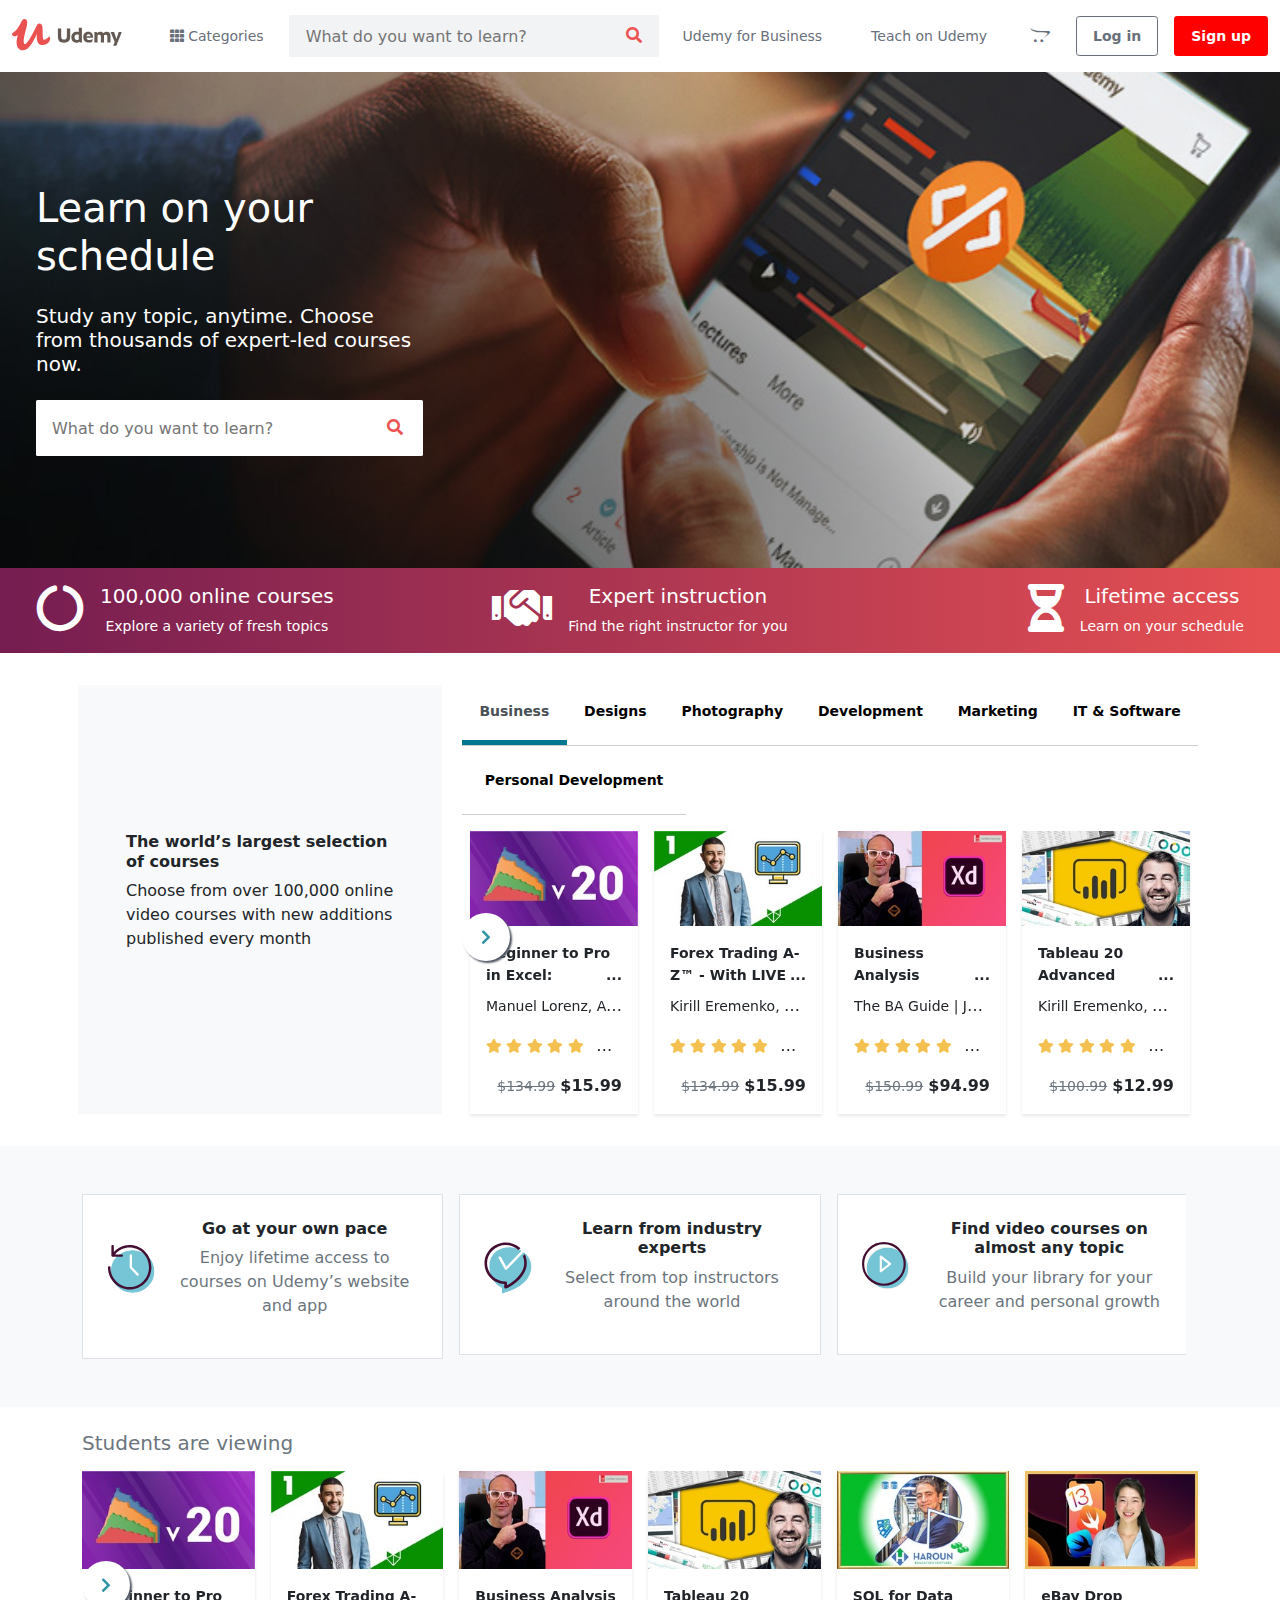
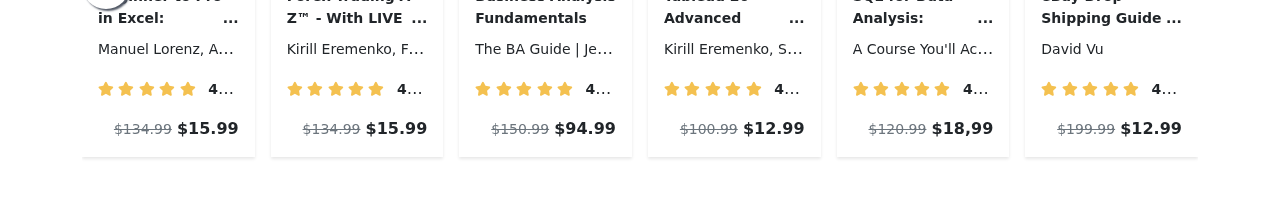
==== commit 53618c36: "course discovery" ====
--- a/index.html
+++ b/index.html
@@ -13,10 +13,10 @@
             href="https://cdnjs.cloudflare.com/ajax/libs/font-awesome/5.15.0/css/all.min.css"
         />
         <link rel="stylesheet" href="./lib/owl-carousel/css/owl.carousel.css" />
-        <link
+        <!-- <link
             rel="stylesheet"
             href="./lib/owl-carousel/css/owl.theme.default.css"
-        />
+        /> -->
         <link rel="stylesheet" href="./main.css" />
     </head>
     <body>
@@ -264,7 +264,17 @@
             <div class="container py-4">
                 <div class="row">
                     <div class="col-lg-4 p-2">
-                        <div class="bg-light w-100 h-100 px-5 d-flex flex-column justify-content-center">
+                        <div
+                            class="
+                                bg-light
+                                w-100
+                                h-100
+                                px-5
+                                d-flex
+                                flex-column
+                                justify-content-center
+                            "
+                        >
                             <h6 class="fw-bold">
                                 The world’s largest selection of courses
                             </h6>
@@ -4324,7 +4334,368 @@
                 </div>
             </div>
         </section>
-        <section class="course-discovery"></section>
+        <section class="course-discovery">
+            <div class="container py-4">
+                <h5 class="text-muted fw-light">Students are viewing</h5>
+                <div class="course-discovery__carousel owl-carousel">
+                    <div class="course-discovery__item">
+                        <div class="card my-2 rounded-0 border-0">
+                            <img src="./images/1.jpg" class="w-100" alt="..." />
+                            <div class="card-body">
+                                <div class="card-title-parent">
+                                    <h6 class="card-title truncate-overflow">
+                                        Beginner to Pro in Excel: Financial
+                                        Modeling and Valuation
+                                    </h6>
+                                </div>
+
+                                <p class="text-truncate">
+                                    <small
+                                        >Manuel Lorenz, Academind by
+                                        Maximilian</small
+                                    >
+                                </p>
+
+                                <p class="text-truncate">
+                                    <small>
+                                        <span class="me-2 rated"
+                                            ><i class="fas fa-star"></i>
+                                            <i class="fas fa-star"></i>
+                                            <i class="fas fa-star"></i>
+                                            <i class="fas fa-star"></i>
+                                            <i class="fas fa-star"></i
+                                        ></span>
+                                        <span class="fw-bold">4.5</span>
+                                        <span class="text-muted fw-light"
+                                            >(17,931)</span
+                                        >
+                                    </small>
+                                </p>
+                                <p class="text-end m-0">
+                                    <small
+                                        class="
+                                            text-decoration-line-through
+                                            fw-light
+                                            text-muted
+                                        "
+                                    >
+                                        $134.99</small
+                                    >
+                                    <span class="fw-bold">$15.99</span>
+                                </p>
+                            </div>
+                        </div>
+                    </div>
+                    <div class="course-discovery__item">
+                        <div class="card my-2 rounded-0 border-0">
+                            <img src="./images/2.jpg" class="w-100" alt="..." />
+                            <div class="card-body">
+                                <h6 class="card-title truncate-overflow">
+                                    Forex Trading A-Z™ - With LIVE Examples of
+                                    Forex Trading
+                                </h6>
+                                <p class="text-truncate">
+                                    <small
+                                        >Kirill Eremenko, ForexBoat Team</small
+                                    >
+                                </p>
+
+                                <p class="text-truncate">
+                                    <small>
+                                        <span class="me-2 rated"
+                                            ><i class="fas fa-star"></i>
+                                            <i class="fas fa-star"></i>
+                                            <i class="fas fa-star"></i>
+                                            <i class="fas fa-star"></i>
+                                            <i class="fas fa-star"></i
+                                        ></span>
+                                        <span class="fw-bold">4.5</span>
+                                        <span class="text-muted fw-light"
+                                            >(16,430)</span
+                                        >
+                                    </small>
+                                </p>
+                                <p class="text-end m-0">
+                                    <small
+                                        class="
+                                            text-decoration-line-through
+                                            fw-light
+                                            text-muted
+                                        "
+                                    >
+                                        $134.99</small
+                                    >
+                                    <span class="fw-bold">$15.99</span>
+                                </p>
+                            </div>
+                        </div>
+                    </div>
+                    <div class="course-discovery__item">
+                        <div class="card my-2 rounded-0 border-0">
+                            <img src="./images/3.jpg" class="w-100" alt="..." />
+                            <div class="card-body">
+                                <div class="card-title-parent">
+                                    <h6 class="card-title truncate-overflow">
+                                        Business Analysis Fundamentals
+                                    </h6>
+                                </div>
+
+                                <p class="text-truncate">
+                                    <small
+                                        >The BA Guide | Jeremy
+                                        Aschenbrenner</small
+                                    >
+                                </p>
+
+                                <p class="text-truncate">
+                                    <small>
+                                        <span class="me-2 rated"
+                                            ><i class="fas fa-star"></i>
+                                            <i class="fas fa-star"></i>
+                                            <i class="fas fa-star"></i>
+                                            <i class="fas fa-star"></i>
+                                            <i class="fas fa-star"></i
+                                        ></span>
+                                        <span class="fw-bold">4.5</span>
+                                        <span class="text-muted fw-light"
+                                            >(22,317)</span
+                                        >
+                                    </small>
+                                </p>
+                                <p class="text-end m-0">
+                                    <small
+                                        class="
+                                            text-decoration-line-through
+                                            fw-light
+                                            text-muted
+                                        "
+                                    >
+                                        $150.99</small
+                                    >
+                                    <span class="fw-bold">$94.99</span>
+                                </p>
+                            </div>
+                        </div>
+                    </div>
+                    <div class="course-discovery__item">
+                        <div class="card my-2 rounded-0 border-0">
+                            <img src="./images/4.jpg" class="w-100" alt="..." />
+                            <div class="card-body">
+                                <h6 class="card-title truncate-overflow">
+                                    Tableau 20 Advanced Training: Master Tableau
+                                    in Data Science
+                                </h6>
+                                <p class="text-truncate">
+                                    <small
+                                        >Kirill Eremenko, SuperDataScience
+                                        Team</small
+                                    >
+                                </p>
+
+                                <p class="text-truncate">
+                                    <small>
+                                        <span class="me-2 rated"
+                                            ><i class="fas fa-star"></i>
+                                            <i class="fas fa-star"></i>
+                                            <i class="fas fa-star"></i>
+                                            <i class="fas fa-star"></i>
+                                            <i class="fas fa-star"></i
+                                        ></span>
+                                        <span class="fw-bold">4.7</span>
+                                        <span class="text-muted fw-light"
+                                            >(10,650)</span
+                                        >
+                                    </small>
+                                </p>
+                                <p class="text-end m-0">
+                                    <small
+                                        class="
+                                            text-decoration-line-through
+                                            fw-light
+                                            text-muted
+                                        "
+                                    >
+                                        $100.99</small
+                                    >
+                                    <span class="fw-bold">$12.99</span>
+                                </p>
+                            </div>
+                        </div>
+                    </div>
+                    <div class="course-discovery__item">
+                        <div class="card my-2 rounded-0 border-0">
+                            <img src="./images/5.jpg" class="w-100" alt="..." />
+                            <div class="card-body">
+                                <h6 class="card-title truncate-overflow">
+                                    SQL for Data Analysis: Weekender Crash
+                                    Course for Beginners
+                                </h6>
+                                <p class="text-truncate">
+                                    <small
+                                        >A Course You'll Actually Finish, David
+                                        Kim, Peter Sefton</small
+                                    >
+                                </p>
+
+                                <p class="text-truncate">
+                                    <small>
+                                        <span class="me-2 rated"
+                                            ><i class="fas fa-star"></i>
+                                            <i class="fas fa-star"></i>
+                                            <i class="fas fa-star"></i>
+                                            <i class="fas fa-star"></i>
+                                            <i class="fas fa-star"></i
+                                        ></span>
+                                        <span class="fw-bold">4.4</span>
+                                        <span class="text-muted fw-light"
+                                            >(21,822)</span
+                                        >
+                                    </small>
+                                </p>
+                                <p class="text-end m-0">
+                                    <small
+                                        class="
+                                            text-decoration-line-through
+                                            fw-light
+                                            text-muted
+                                        "
+                                    >
+                                        $120.99</small
+                                    >
+                                    <span class="fw-bold">$18,99</span>
+                                </p>
+                            </div>
+                        </div>
+                    </div>
+                    <div class="course-discovery__item">
+                        <div class="card my-2 rounded-0 border-0">
+                            <img src="./images/6.jpg" class="w-100" alt="..." />
+                            <div class="card-body">
+                                <h6 class="card-title truncate-overflow">
+                                    eBay Drop Shipping Guide with No Inventory -
+                                    Work From Home
+                                </h6>
+                                <p class="text-truncate">
+                                    <small>David Vu</small>
+                                </p>
+
+                                <p class="text-truncate">
+                                    <small>
+                                        <span class="me-2 rated"
+                                            ><i class="fas fa-star"></i>
+                                            <i class="fas fa-star"></i>
+                                            <i class="fas fa-star"></i>
+                                            <i class="fas fa-star"></i>
+                                            <i class="fas fa-star"></i
+                                        ></span>
+                                        <span class="fw-bold">4.5</span>
+                                        <span class="text-muted fw-light"
+                                            >(12,931)</span
+                                        >
+                                    </small>
+                                </p>
+                                <p class="text-end m-0">
+                                    <small
+                                        class="
+                                            text-decoration-line-through
+                                            fw-light
+                                            text-muted
+                                        "
+                                    >
+                                        $199.99</small
+                                    >
+                                    <span class="fw-bold">$12.99</span>
+                                </p>
+                            </div>
+                        </div>
+                    </div>
+                    <div class="course-discovery__item">
+                        <div class="card my-2 rounded-0 border-0">
+                            <img src="./images/6.jpg" class="w-100" alt="..." />
+                            <div class="card-body">
+                                <h6 class="card-title truncate-overflow">
+                                    eBay Drop Shipping Guide with No Inventory -
+                                    Work From Home
+                                </h6>
+                                <p class="text-truncate">
+                                    <small>David Vu</small>
+                                </p>
+
+                                <p class="text-truncate">
+                                    <small>
+                                        <span class="me-2 rated"
+                                            ><i class="fas fa-star"></i>
+                                            <i class="fas fa-star"></i>
+                                            <i class="fas fa-star"></i>
+                                            <i class="fas fa-star"></i>
+                                            <i class="fas fa-star"></i
+                                        ></span>
+                                        <span class="fw-bold">4.5</span>
+                                        <span class="text-muted fw-light"
+                                            >(12,931)</span
+                                        >
+                                    </small>
+                                </p>
+                                <p class="text-end m-0">
+                                    <small
+                                        class="
+                                            text-decoration-line-through
+                                            fw-light
+                                            text-muted
+                                        "
+                                    >
+                                        $199.99</small
+                                    >
+                                    <span class="fw-bold">$12.99</span>
+                                </p>
+                            </div>
+                        </div>
+                    </div>
+                    <div class="course-discovery__item">
+                        <div class="card my-2 rounded-0 border-0">
+                            <img src="./images/6.jpg" class="w-100" alt="..." />
+                            <div class="card-body">
+                                <h6 class="card-title truncate-overflow">
+                                    eBay Drop Shipping Guide with No Inventory -
+                                    Work From Home
+                                </h6>
+                                <p class="text-truncate">
+                                    <small>David Vu</small>
+                                </p>
+
+                                <p class="text-truncate">
+                                    <small>
+                                        <span class="me-2 rated"
+                                            ><i class="fas fa-star"></i>
+                                            <i class="fas fa-star"></i>
+                                            <i class="fas fa-star"></i>
+                                            <i class="fas fa-star"></i>
+                                            <i class="fas fa-star"></i
+                                        ></span>
+                                        <span class="fw-bold">4.5</span>
+                                        <span class="text-muted fw-light"
+                                            >(12,931)</span
+                                        >
+                                    </small>
+                                </p>
+                                <p class="text-end m-0">
+                                    <small
+                                        class="
+                                            text-decoration-line-through
+                                            fw-light
+                                            text-muted
+                                        "
+                                    >
+                                        $199.99</small
+                                    >
+                                    <span class="fw-bold">$12.99</span>
+                                </p>
+                            </div>
+                        </div>
+                    </div>
+                </div>
+            </div>
+        </section>
         <section class="udemy-components"></section>
         <section class="top-categories"></section>
         <section class="testominals"></section>
@@ -4341,6 +4712,7 @@
         <script>
             $('.skill-hubs__carousel').owlCarousel({
                 dots: false,
+                nav:true,
                 responsive: {
                     0: {
                         items: 1,
@@ -4366,11 +4738,31 @@
                     },
                     768: {
                         items: 2,
-                        nav: false,
                     },
                     1200: {
                         items: 3,
-                        nav: true,
+                        loop: false,
+                    },
+                },
+            });
+            $('.course-discovery__carousel').owlCarousel({
+                margin: 16,
+                nav:true,
+                responsive: {
+                    0: {
+                        items: 1,
+                    },
+                    576: {
+                        items: 2,
+                    },
+                    768: {
+                        items: 3,
+                    },
+                    992: {
+                        items: 4,
+                    },
+                    1200: {
+                        items: 6,
                         loop: false,
                     },
                 },
--- a/main.css
+++ b/main.css
@@ -367,7 +367,7 @@
 .skill-hubs .nav-tabs li {
   border-bottom: #ccc solid 1px;
   position: relative;
-  padding-bottom: 1rem;
+  padding: 1rem 0;
   flex: auto;
   max-width: 14rem;
 }
@@ -512,3 +512,99 @@
 .value-props .owl-dots {
   padding-top: 1rem;
 }
+
+.course-discovery .owl-nav {
+  display: flex;
+  justify-content: space-between;
+  position: absolute;
+  width: 100%;
+  top: 30%;
+}
+
+.course-discovery .owl-nav .owl-prev,
+.course-discovery .owl-nav .owl-next {
+  background-color: #fff !important;
+  width: 3rem;
+  height: 3rem;
+  border-radius: 50%;
+  box-shadow: 2px 2px 2px #505764;
+  transition: all .5s;
+}
+
+.course-discovery .owl-nav .owl-prev span,
+.course-discovery .owl-nav .owl-next span {
+  color: transparent;
+}
+
+.course-discovery .owl-nav .owl-prev::before,
+.course-discovery .owl-nav .owl-next::before {
+  font-family: 'Font Awesome 5 Free';
+  font-weight: 900;
+  display: flex;
+  color: #007891;
+  height: 3rem;
+  height: 3rem;
+  font-size: 1rem;
+  justify-content: center;
+  align-items: center;
+  transition: all .5s;
+  opacity: .8;
+}
+
+.course-discovery .owl-nav .owl-prev::before {
+  content: '\f053';
+}
+
+.course-discovery .owl-nav .owl-prev:hover {
+  box-shadow: 2px 2px 8px #505764;
+}
+
+.course-discovery .owl-nav .owl-prev:hover::before {
+  padding-right: .3rem;
+  opacity: 1;
+}
+
+.course-discovery .owl-nav .owl-next::before {
+  content: '\f054';
+}
+
+.course-discovery .owl-nav .owl-next:hover {
+  box-shadow: 2px 2px 8px #505764;
+}
+
+.course-discovery .owl-nav .owl-next:hover::before {
+  padding-left: .3rem;
+  opacity: 1;
+}
+
+.course-discovery .owl-nav button.disabled {
+  display: none;
+}
+
+.course-discovery .course-discovery__item .card {
+  box-shadow: 0 2px 3px #e8e8e8;
+  cursor: pointer;
+}
+
+.course-discovery .course-discovery__item .card:hover {
+  box-shadow: 0 2px 3px #505764;
+}
+
+.course-discovery .course-discovery__item .card .rated {
+  color: #F4C150;
+}
+
+.course-discovery .course-discovery__item .card .card-title-parent {
+  min-height: 3.25rem;
+}
+
+.course-discovery .course-discovery__item .card .card-title {
+  font-size: 0.875rem;
+  font-weight: bold;
+  line-height: 1.4rem;
+}
+
+.course-discovery .course-discovery__item .card small {
+  font-weight: 0.625rem;
+  font-weight: light;
+}
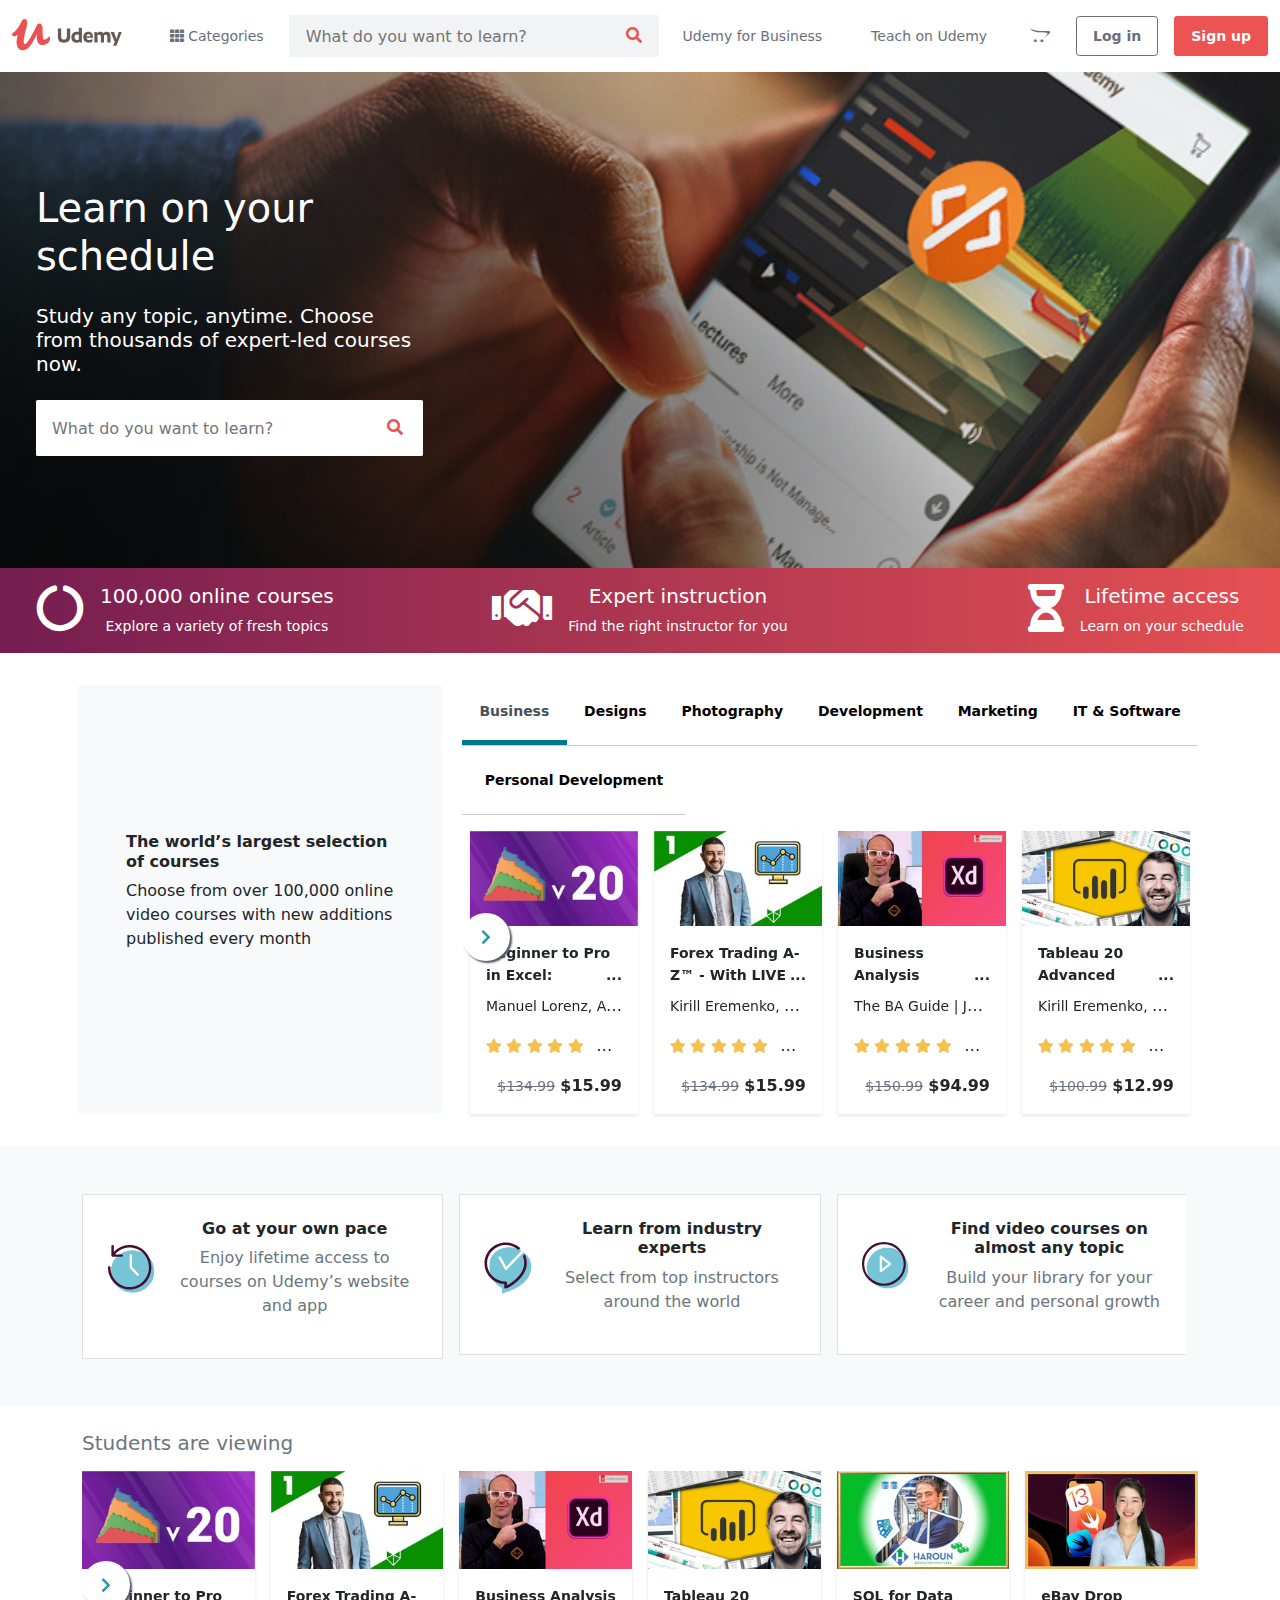
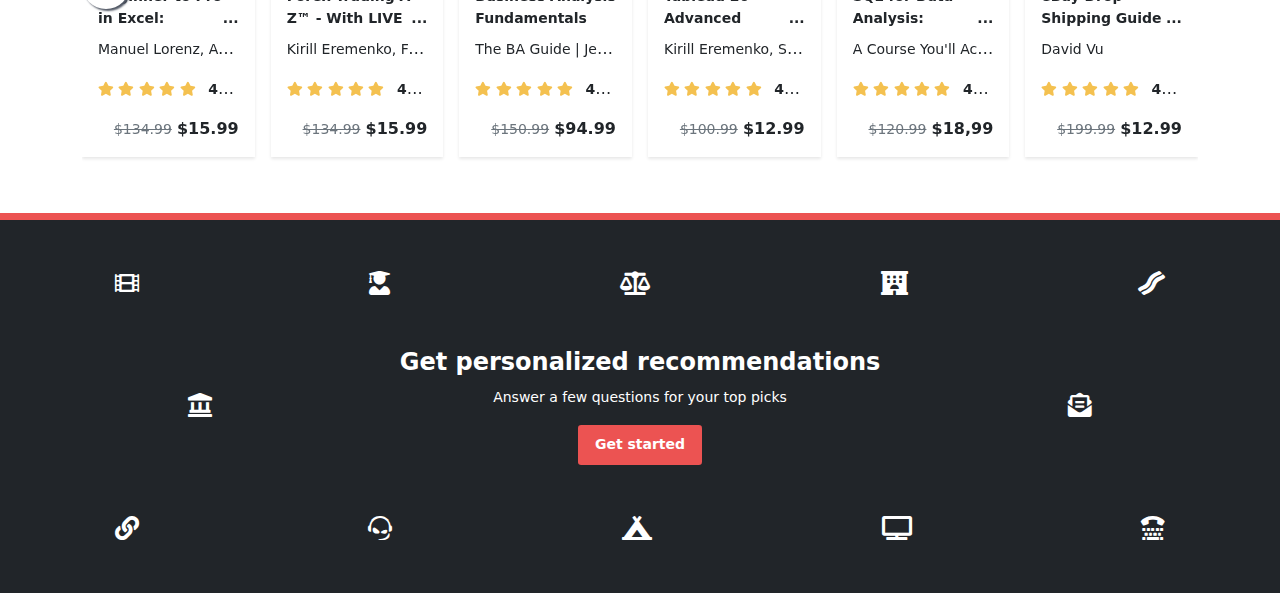
==== commit ef28246f: "udemy-components" ====
--- a/index.html
+++ b/index.html
@@ -4696,7 +4696,36 @@
                 </div>
             </div>
         </section>
-        <section class="udemy-components"></section>
+        <section class="udemy-components text-white bg-dark">
+            <div class="red-line">
+                
+            </div>
+            <div class="udemy-components__icons">
+                <div class="icon"><i class="fa fa-film"></i></div>
+                <div class="icon"><i class="fa fa-user-graduate"></i></div>
+                <div class="icon"><i class="fa fa-balance-scale"></i></div>
+                <div class="icon"><i class="fa fa-hotel"></i></div>
+                <div class="icon"><i class="fa fa-bacon"></i></div>
+            </div>
+            <div class="d-flex justify-content-evenly align-items-center text-center">
+                <div class="icon"><i class="fa fa-landmark"></i></div>
+                <div class="">
+                    <h4 class="fw-bold">Get personalized recommendations</h4>
+                    <p><small>Answer a few questions for your top picks</small></p>
+                    <button class="button button-red-bold fw-bold">
+                        Get started
+                    </button>
+                </div>
+                <div class="icon"><i class="fa fa-envelope-open-text"></i></div>
+            </div>
+            <div class="udemy-components__icons">
+                <div class="icon"><i class="fa fa-link"></i></div>
+                <div class="icon"><i class="fab fa-teamspeak"></i></div>
+                <div class="icon"><i class="fa fa-campground"></i></div>
+                <div class="icon"><i class="fa fa-tv"></i></div>
+                <div class="icon"><i class="fa fa-tty"></i></div>
+            </div>
+        </section>
         <section class="top-categories"></section>
         <section class="testominals"></section>
         <section class="partners"></section>
@@ -4712,7 +4741,7 @@
         <script>
             $('.skill-hubs__carousel').owlCarousel({
                 dots: false,
-                nav:true,
+                nav: true,
                 responsive: {
                     0: {
                         items: 1,
@@ -4747,7 +4776,7 @@
             });
             $('.course-discovery__carousel').owlCarousel({
                 margin: 16,
-                nav:true,
+                nav: true,
                 responsive: {
                     0: {
                         items: 1,
--- a/main.css
+++ b/main.css
@@ -55,7 +55,7 @@
 
 .button-red-bold {
   color: #fff;
-  background-color: red;
+  background-color: #ec5352;
   border-color: transparent;
 }
 
@@ -608,3 +608,20 @@
   font-weight: 0.625rem;
   font-weight: light;
 }
+
+.udemy-components .red-line {
+  height: .4rem;
+  background-color: #ec5352;
+}
+
+.udemy-components .udemy-components__icons {
+  display: flex;
+  min-height: 8rem;
+  align-items: center;
+  text-align: center;
+  justify-content: space-around;
+}
+
+.udemy-components .icon {
+  font-size: 1.5rem;
+}
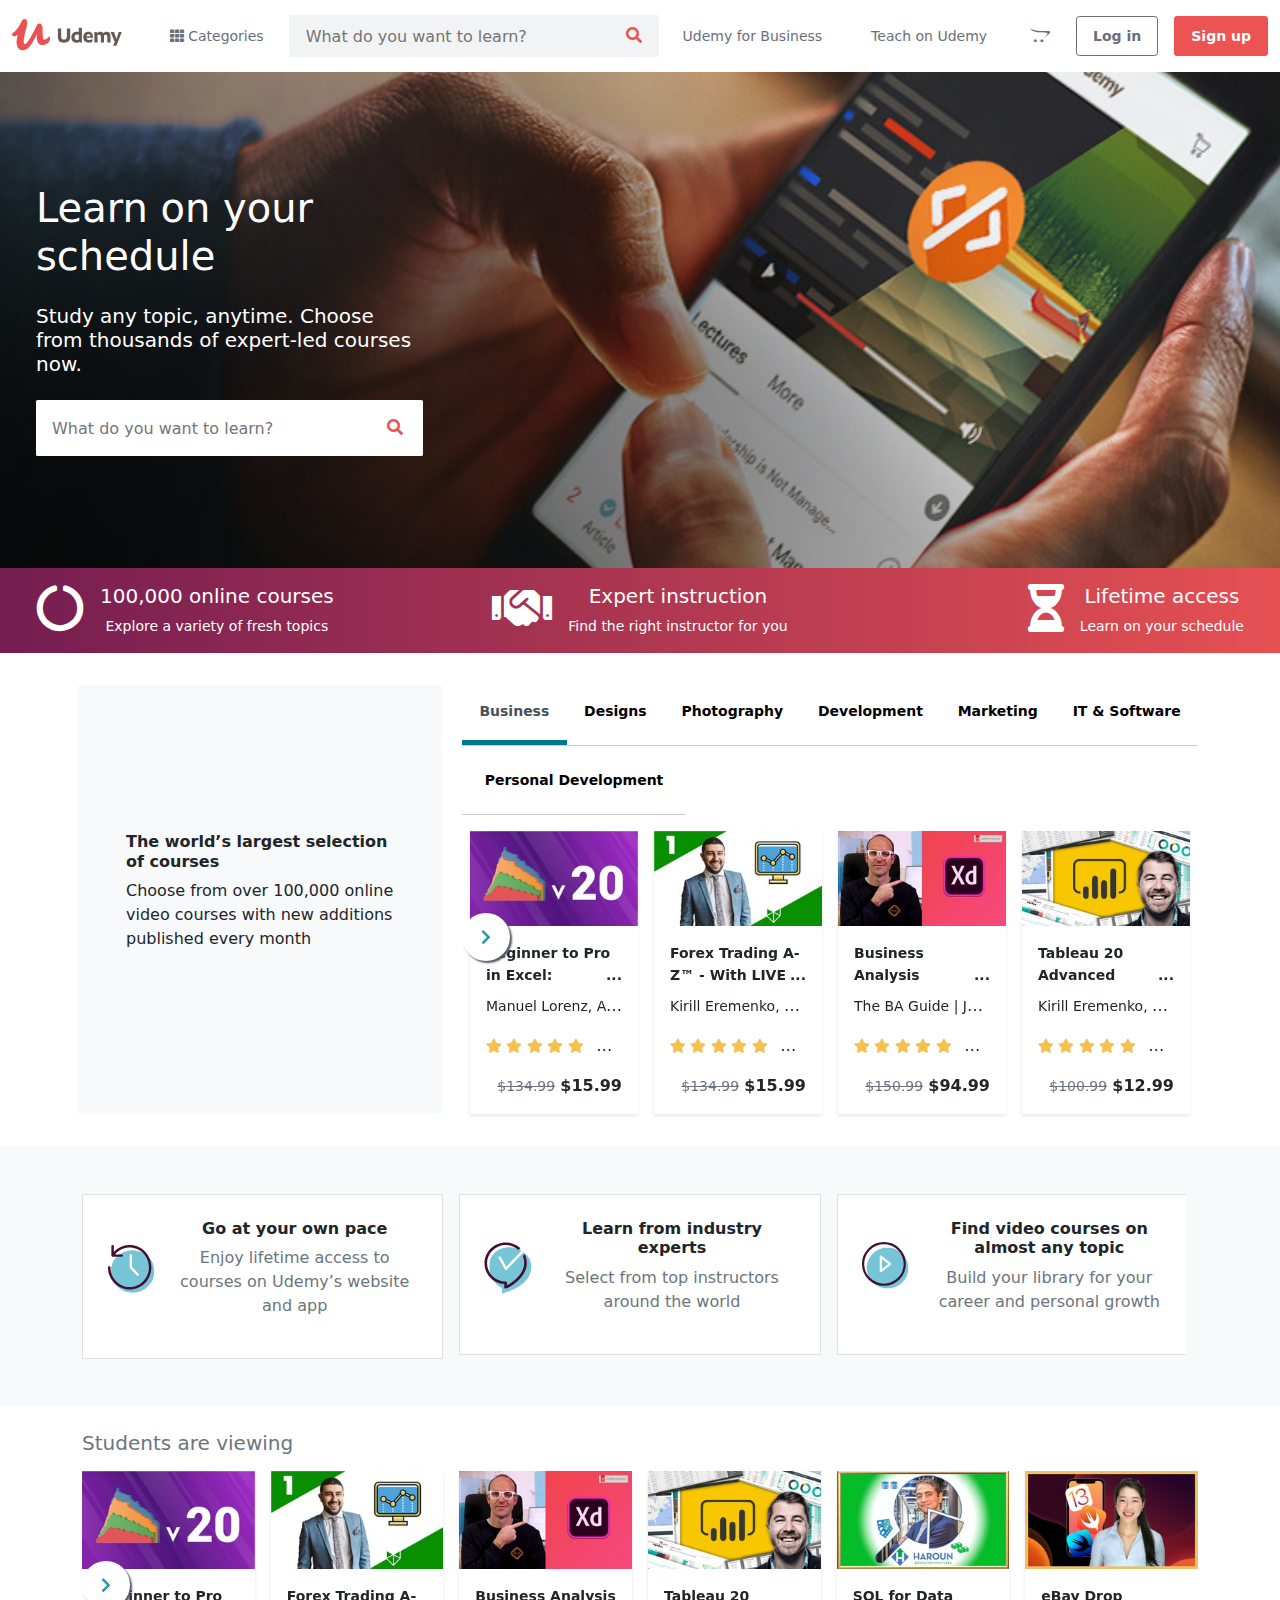
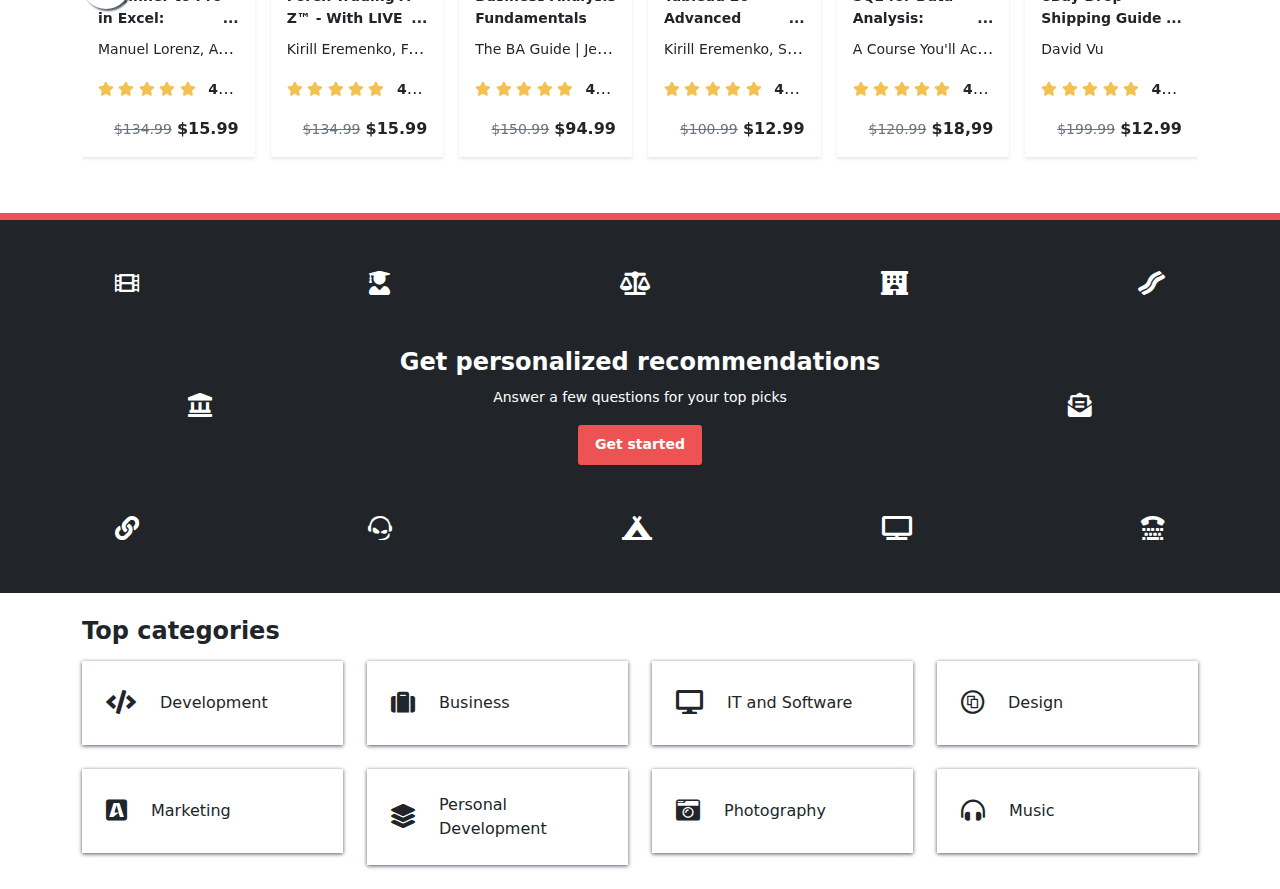
==== commit e56c22db: "top categories" ====
--- a/index.html
+++ b/index.html
@@ -4697,9 +4697,7 @@
             </div>
         </section>
         <section class="udemy-components text-white bg-dark">
-            <div class="red-line">
-                
-            </div>
+            <div class="red-line"></div>
             <div class="udemy-components__icons">
                 <div class="icon"><i class="fa fa-film"></i></div>
                 <div class="icon"><i class="fa fa-user-graduate"></i></div>
@@ -4707,11 +4705,20 @@
                 <div class="icon"><i class="fa fa-hotel"></i></div>
                 <div class="icon"><i class="fa fa-bacon"></i></div>
             </div>
-            <div class="d-flex justify-content-evenly align-items-center text-center">
+            <div
+                class="
+                    d-flex
+                    justify-content-evenly
+                    align-items-center
+                    text-center
+                "
+            >
                 <div class="icon"><i class="fa fa-landmark"></i></div>
                 <div class="">
                     <h4 class="fw-bold">Get personalized recommendations</h4>
-                    <p><small>Answer a few questions for your top picks</small></p>
+                    <p>
+                        <small>Answer a few questions for your top picks</small>
+                    </p>
                     <button class="button button-red-bold fw-bold">
                         Get started
                     </button>
@@ -4726,7 +4733,61 @@
                 <div class="icon"><i class="fa fa-tty"></i></div>
             </div>
         </section>
-        <section class="top-categories"></section>
+        <section class="top-categories py-4">
+            <div class="container">
+                <h4 class="mb-3 fw-bold">Top categories</h4>
+                <div class="row g-4">
+                    <div class="col-3">
+                        <div class="top-categories__item">
+                            <div class="icon"><i class="fa fa-code"></i></div>
+                            <div class="text">Development</div>
+                        </div>
+                    </div>
+                    <div class="col-3">
+                        <div class="top-categories__item">
+                            <div class="icon"><i class="fa fa-suitcase"></i></div>
+                            <div class="text">Business</div>
+                        </div>
+                    </div>
+                    <div class="col-3">
+                        <div class="top-categories__item">
+                            <div class="icon"><i class="fa fa-desktop"></i></div>
+                            <div class="text">IT and Software</div>
+                        </div>
+                    </div>
+                    <div class="col-3">
+                        <div class="top-categories__item">
+                            <div class="icon"><i class="fab fa-creative-commons-share"></i></div>
+                            <div class="text">Design</div>
+                        </div>
+                    </div>
+                    <div class="col-3">
+                        <div class="top-categories__item">
+                            <div class="icon"><i class="fab fa-buysellads"></i></div>
+                            <div class="text">Marketing</div>
+                        </div>
+                    </div>
+                    <div class="col-3">
+                        <div class="top-categories__item">
+                            <div class="icon"><i class="fa fa-layer-group"></i></div>
+                            <div class="text">Personal Development</div>
+                        </div>
+                    </div>
+                    <div class="col-3">
+                        <div class="top-categories__item">
+                            <div class="icon"><i class="fa fa-camera-retro"></i></div>
+                            <div class="text">Photography</div>
+                        </div>
+                    </div>
+                    <div class="col-3">
+                        <div class="top-categories__item">
+                            <div class="icon"><i class="fa fa-headphones-alt"></i></div>
+                            <div class="text">Music</div>
+                        </div>
+                    </div>
+                </div>
+            </div>
+        </section>
         <section class="testominals"></section>
         <section class="partners"></section>
         <section class="non-student"></section>
--- a/main.css
+++ b/main.css
@@ -625,3 +625,21 @@
 .udemy-components .icon {
   font-size: 1.5rem;
 }
+
+.top-categories .top-categories__item {
+  cursor: pointer;
+  display: flex;
+  align-items: center;
+  gap: 1.5rem;
+  padding: 1.5rem;
+  box-shadow: 0 1px 4px #505764;
+  font-weight: 300;
+}
+
+.top-categories .top-categories__item .icon {
+  font-size: 1.5rem;
+}
+
+.top-categories .top-categories__item:hover {
+  box-shadow: 0 1px 7px #505764;
+}
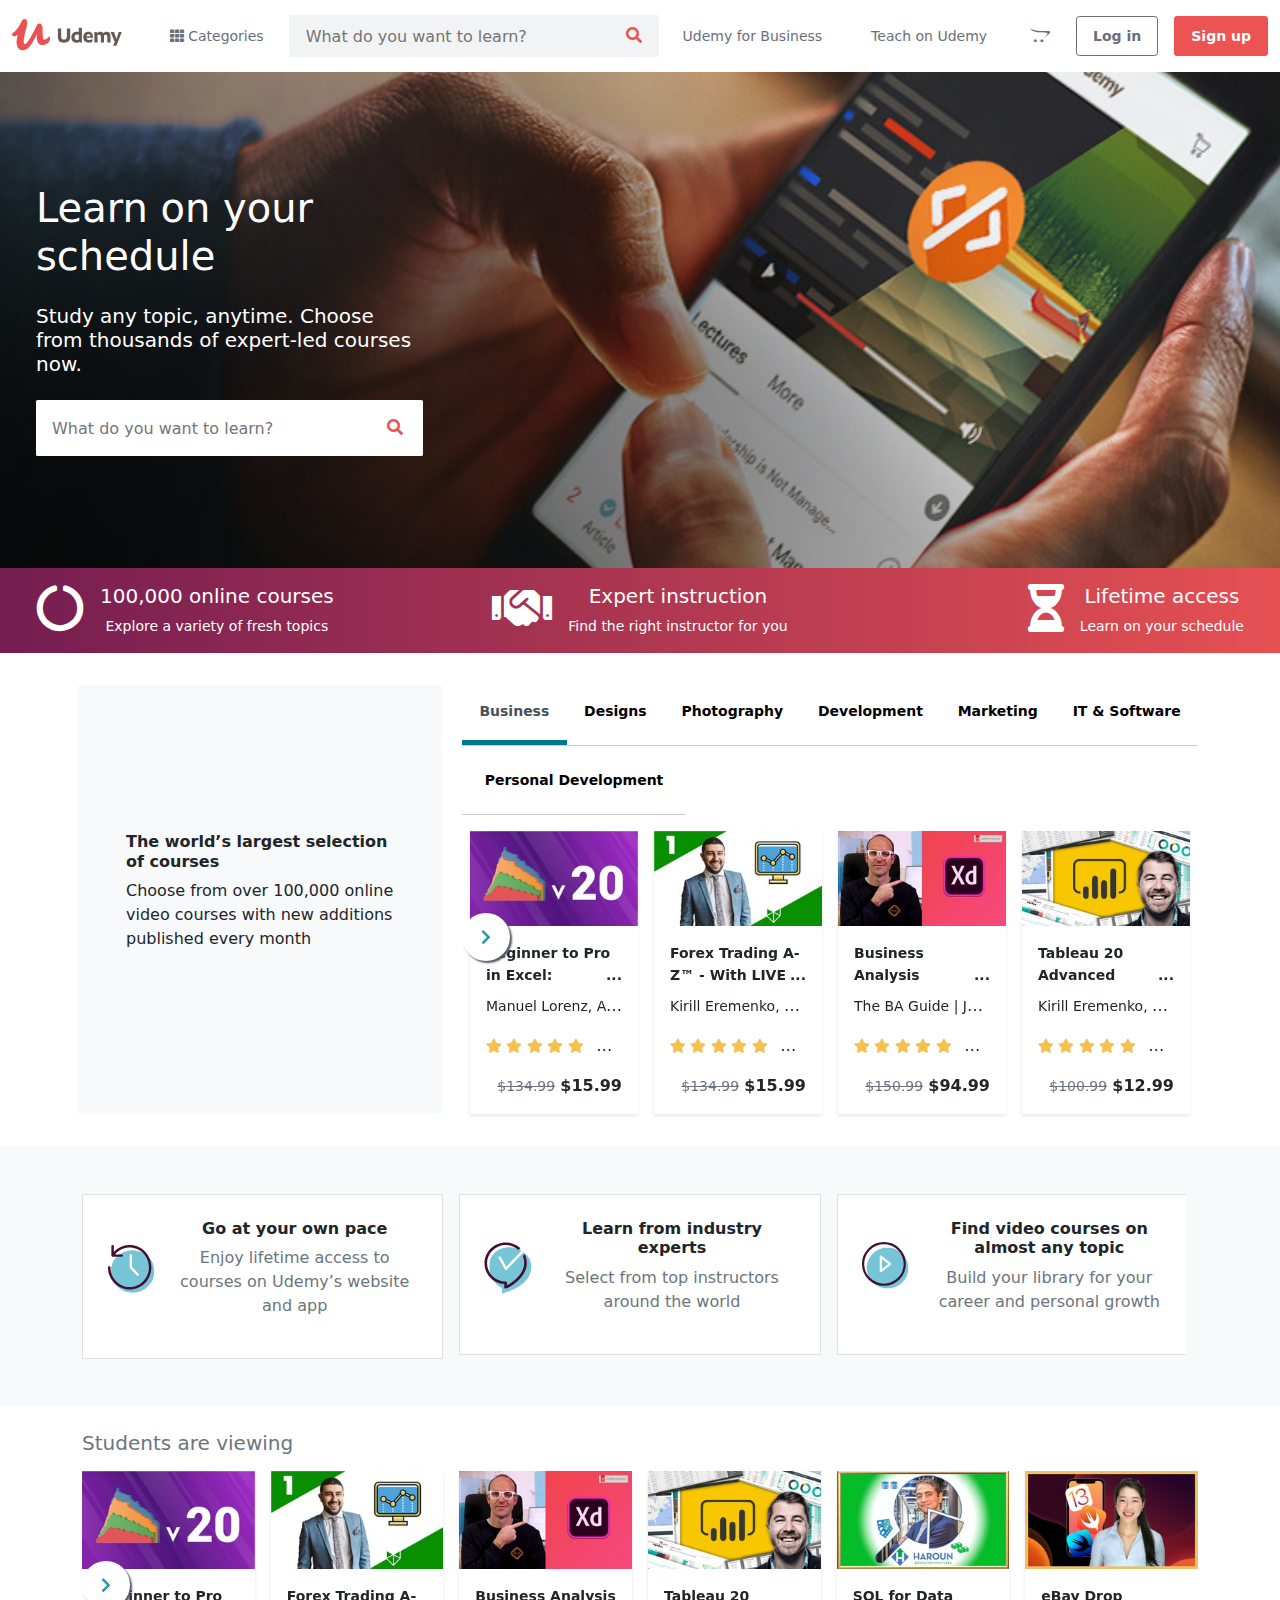
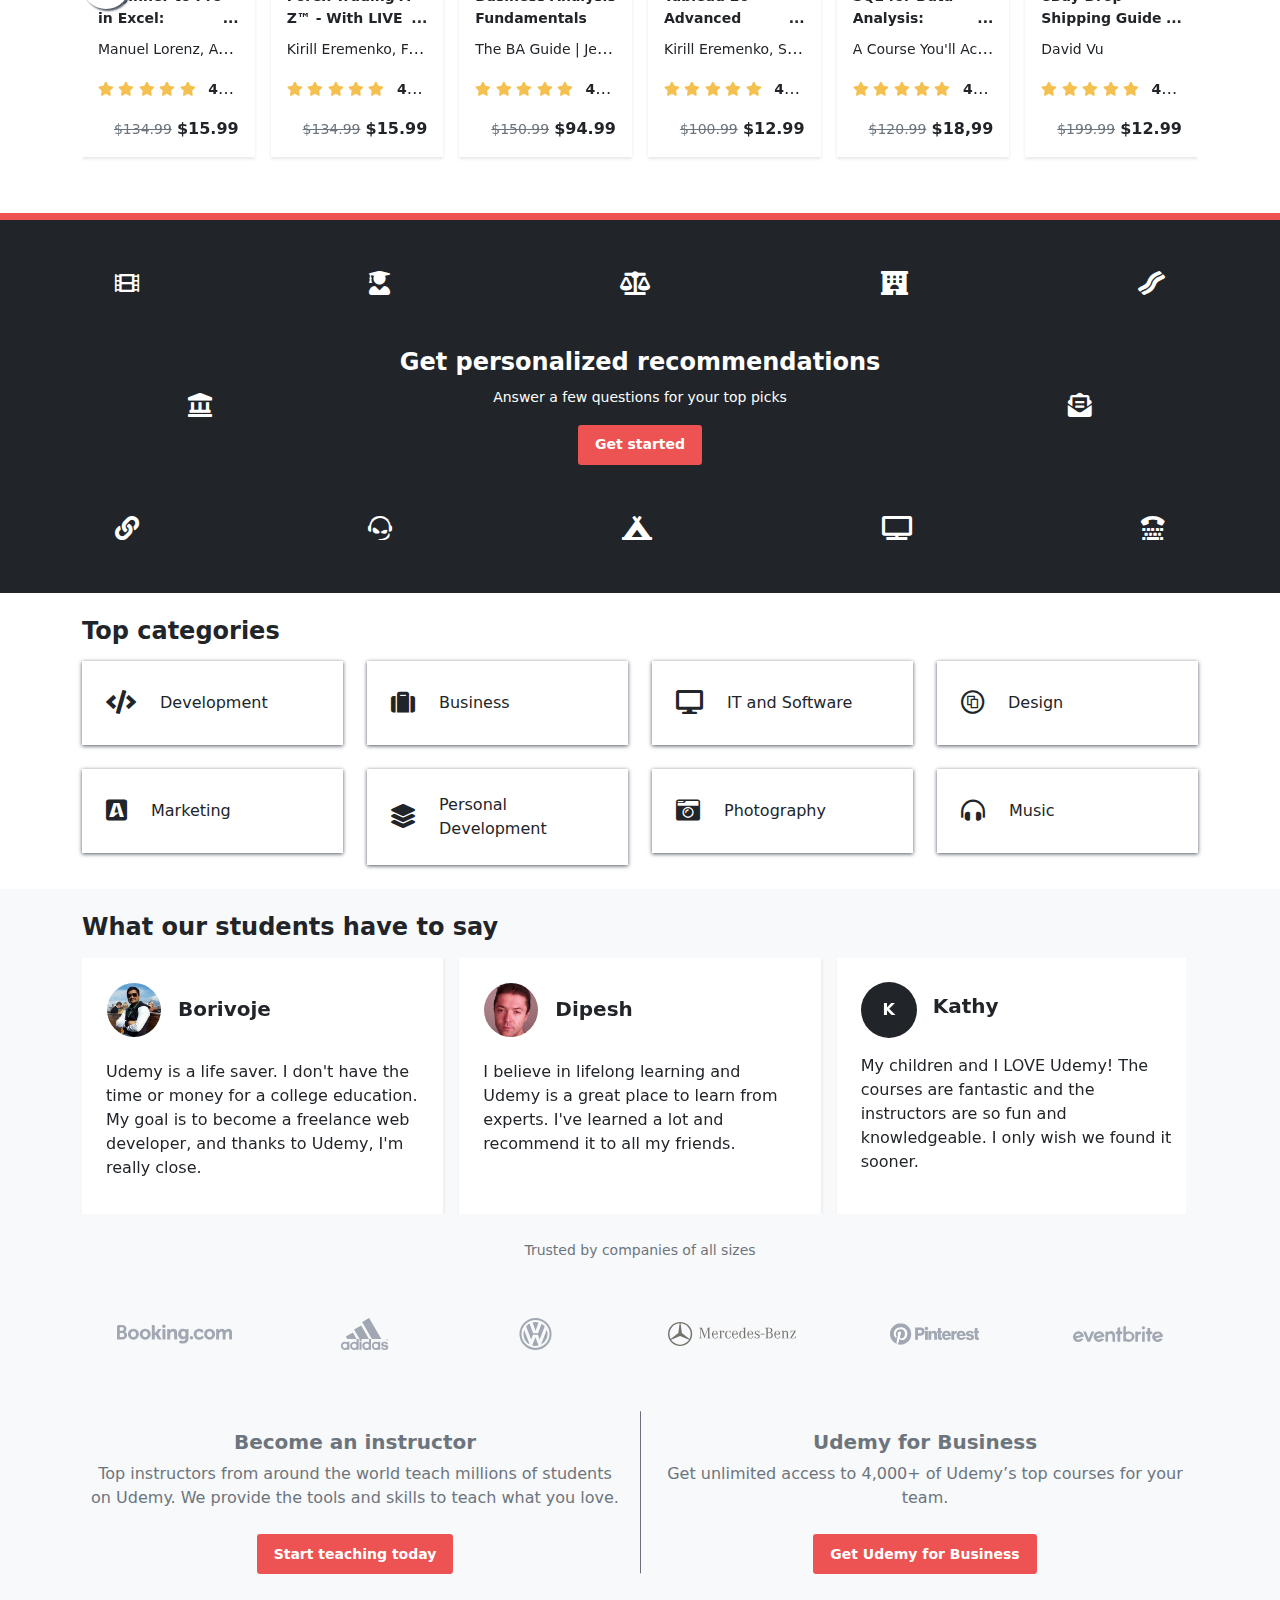
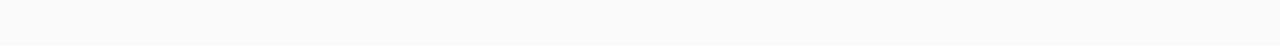
==== commit b0965c8a: "add testominals" ====
--- a/index.html
+++ b/index.html
@@ -4737,58 +4737,202 @@
             <div class="container">
                 <h4 class="mb-3 fw-bold">Top categories</h4>
                 <div class="row g-4">
-                    <div class="col-3">
+                    <div class="col-md-6 col-xl-3">
                         <div class="top-categories__item">
                             <div class="icon"><i class="fa fa-code"></i></div>
                             <div class="text">Development</div>
                         </div>
                     </div>
-                    <div class="col-3">
+                    <div class="col-md-6 col-xl-3">
                         <div class="top-categories__item">
-                            <div class="icon"><i class="fa fa-suitcase"></i></div>
+                            <div class="icon">
+                                <i class="fa fa-suitcase"></i>
+                            </div>
                             <div class="text">Business</div>
                         </div>
                     </div>
-                    <div class="col-3">
+                    <div class="col-md-6 col-xl-3">
                         <div class="top-categories__item">
-                            <div class="icon"><i class="fa fa-desktop"></i></div>
+                            <div class="icon">
+                                <i class="fa fa-desktop"></i>
+                            </div>
                             <div class="text">IT and Software</div>
                         </div>
                     </div>
-                    <div class="col-3">
+                    <div class="col-md-6 col-xl-3">
                         <div class="top-categories__item">
-                            <div class="icon"><i class="fab fa-creative-commons-share"></i></div>
+                            <div class="icon">
+                                <i class="fab fa-creative-commons-share"></i>
+                            </div>
                             <div class="text">Design</div>
                         </div>
                     </div>
-                    <div class="col-3">
+                    <div class="col-md-6 col-xl-3">
                         <div class="top-categories__item">
-                            <div class="icon"><i class="fab fa-buysellads"></i></div>
+                            <div class="icon">
+                                <i class="fab fa-buysellads"></i>
+                            </div>
                             <div class="text">Marketing</div>
                         </div>
                     </div>
-                    <div class="col-3">
+                    <div class="col-md-6 col-xl-3">
                         <div class="top-categories__item">
-                            <div class="icon"><i class="fa fa-layer-group"></i></div>
+                            <div class="icon">
+                                <i class="fa fa-layer-group"></i>
+                            </div>
                             <div class="text">Personal Development</div>
                         </div>
                     </div>
-                    <div class="col-3">
+                    <div class="col-md-6 col-xl-3">
                         <div class="top-categories__item">
-                            <div class="icon"><i class="fa fa-camera-retro"></i></div>
+                            <div class="icon">
+                                <i class="fa fa-camera-retro"></i>
+                            </div>
                             <div class="text">Photography</div>
                         </div>
                     </div>
-                    <div class="col-3">
+                    <div class="col-md-6 col-xl-3">
                         <div class="top-categories__item">
-                            <div class="icon"><i class="fa fa-headphones-alt"></i></div>
+                            <div class="icon">
+                                <i class="fa fa-headphones-alt"></i>
+                            </div>
                             <div class="text">Music</div>
                         </div>
                     </div>
                 </div>
             </div>
         </section>
-        <section class="testominals"></section>
+        <section class="testominals bg-light">
+            <div class="container py-4">
+                <h4 class="mb-3 fw-bold">What our students have to say</h4>
+                <div class="row owl-carousel testominals__carousel">
+                    <div class="testominals__item">
+                        <div class="item__heading">
+                            <div class="item__avatar">
+                                <button
+                                    class="
+                                        button-circle
+                                        button-circle-lg
+                                        button-avatar
+                                    "
+                                >
+                                    <img src="./images/edad.jpg" alt="" />
+                                </button>
+                            </div>
+                            <div class="item__name">
+                                <h5 class="fw-bold">Borivoje</h5>
+                            </div>
+                        </div>
+                        <div class="item__content">
+                            Udemy is a life saver. I don't have the time or
+                            money for a college education. My goal is to become
+                            a freelance web developer, and thanks to Udemy, I'm
+                            really close.
+                        </div>
+                    </div>
+                    <div class="testominals__item">
+                        <div class="item__heading">
+                            <div class="item__avatar">
+                                <button
+                                    class="
+                                        button-circle
+                                        button-circle-lg
+                                        button-avatar
+                                    "
+                                >
+                                    <img src="./images/20.jpg" alt="" />
+                                </button>
+                            </div>
+                            <div class="item__name">
+                                <h5 class="fw-bold">Dipesh</h5>
+                            </div>
+                        </div>
+                        <div class="item__content">
+                            I believe in lifelong learning and Udemy is a great
+                            place to learn from experts. I've learned a lot and
+                            recommend it to all my friends.
+                        </div>
+                    </div>
+                    <div class="testominals__item">
+                        <div class="item__heading">
+                            <div class="item__avatar">
+                                <button
+                                    class="
+                                        button-circle
+                                        button-circle-lg
+                                        button-avatar
+                                        bg-dark
+                                        text-white
+                                        fw-bold
+                                    "
+                                >
+                                    K
+                                </button>
+                            </div>
+                            <div class="item__name">
+                                <h5 class="fw-bold">Kathy</h5>
+                            </div>
+                        </div>
+                        <div class="item__content">
+                            My children and I LOVE Udemy! The courses are
+                            fantastic and the instructors are so fun and
+                            knowledgeable. I only wish we found it sooner.
+                        </div>
+                    </div>
+                </div>
+                <div class="row py-4">
+                    <div class="pb-4 col-12">
+                        <p class="text-center text-muted">
+                            <small> Trusted by companies of all sizes </small>
+                        </p>
+                    </div>
+
+                    <div class="partners__item col-lg-auto">
+                        <img src="./images/booking-logo.svg" alt="" />
+                    </div>
+                    <div class="partners__item col-lg-auto">
+                        <img src="./images/adidas-logo.svg" alt="" />
+                    </div>
+                    <div class="partners__item col-lg-auto">
+                        <img src="./images/volkswagen-logo.svg" alt="" />
+                    </div>
+                    <div class="partners__item col-lg-auto">
+                        <img src="./images/mercedes-logo.svg" alt="" />
+                    </div>
+                    <div class="partners__item col-lg-auto">
+                        <img src="./images/pinterest-logo.svg" alt="" />
+                    </div>
+                    <div class="partners__item col-lg-auto">
+                        <img src="./images/eventbrite-logo.svg" alt="" />
+                    </div>
+                </div>
+                <div class="row py-4 testominals__invite">
+                    <div class="col-md-6 text-center text-secondary invite__item">
+                        <h5 class="fw-bold">Become an instructor</h5>
+                        <p>
+                            Top instructors from around the world teach millions
+                            of students on Udemy. We provide the tools and
+                            skills to teach what you love.
+                        </p>
+                        <button class="button button-red-bold fw-bold m-2">
+                            Start teaching today
+                        </button>
+                    </div>
+                    <span class="vertical-divider d-none d-md-block"></span>
+                    <div class="dropdown-divider d-md-none"></div>
+                    <div class="col-md-6 text-center text-secondary invite__item">
+                        <h5 class="fw-bold">Udemy for Business</h5>
+                        <p>
+                            Get unlimited access to 4,000+ of Udemy’s top
+                            courses for your team.
+                        </p>
+                        <button class="button button-red-bold fw-bold m-2">
+                            Get Udemy for Business
+                        </button>
+                    </div>
+                </div>
+            </div>
+        </section>
         <section class="partners"></section>
         <section class="non-student"></section>
 
@@ -4857,6 +5001,22 @@
                     },
                 },
             });
+            $('.testominals__carousel').owlCarousel({
+                margin: 16,
+                nav: true,
+                responsive: {
+                    0: {
+                        items: 1,
+                        nav: false,
+                    },
+                    768: {
+                        items: 2,
+                    },
+                    992: {
+                        items: 3,
+                    },
+                },
+            });
         </script>
         <script src="./js/menu.js"></script>
         <script src="./js/main.js"></script>
--- a/main.css
+++ b/main.css
@@ -106,6 +106,17 @@
   border-color: #e8e8e8;
 }
 
+.button-avatar {
+  overflow: hidden;
+  width: 3.5rem;
+  height: 3.5rem;
+}
+
+.button-avatar img {
+  width: 100%;
+  height: 100%;
+}
+
 .udemy-form-control {
   border: none;
   display: flex;
@@ -643,3 +654,132 @@
 .top-categories .top-categories__item:hover {
   box-shadow: 0 1px 7px #505764;
 }
+
+.testominals .testominals__item {
+  background-color: #fff;
+  display: flex;
+  flex-direction: column;
+  gap: 1rem;
+  padding: 1.5rem;
+  box-shadow: 1px 1px 3px #e8e8e8;
+  min-height: 16rem;
+}
+
+.testominals .item__heading {
+  display: flex;
+  gap: 1rem;
+  align-items: center;
+}
+
+.testominals .owl-nav {
+  display: flex;
+  justify-content: space-between;
+  position: absolute;
+  width: 100%;
+  top: 30%;
+}
+
+.testominals .owl-nav .owl-prev,
+.testominals .owl-nav .owl-next {
+  background-color: #fff !important;
+  width: 3rem;
+  height: 3rem;
+  border-radius: 50%;
+  box-shadow: 2px 2px 2px #505764;
+  transition: all 0.5s;
+}
+
+.testominals .owl-nav .owl-prev span,
+.testominals .owl-nav .owl-next span {
+  color: transparent;
+}
+
+.testominals .owl-nav .owl-prev::before,
+.testominals .owl-nav .owl-next::before {
+  font-family: 'Font Awesome 5 Free';
+  font-weight: 900;
+  display: flex;
+  color: #007891;
+  height: 3rem;
+  height: 3rem;
+  font-size: 1rem;
+  justify-content: center;
+  align-items: center;
+  transition: all 0.5s;
+  opacity: 0.8;
+}
+
+.testominals .owl-nav .owl-prev::before {
+  content: '\f053';
+}
+
+.testominals .owl-nav .owl-prev:hover {
+  box-shadow: 2px 2px 8px #505764;
+}
+
+.testominals .owl-nav .owl-prev:hover::before {
+  padding-right: 0.3rem;
+  opacity: 1;
+}
+
+.testominals .owl-nav .owl-next::before {
+  content: '\f054';
+}
+
+.testominals .owl-nav .owl-next:hover {
+  box-shadow: 2px 2px 8px #505764;
+}
+
+.testominals .owl-nav .owl-next:hover::before {
+  padding-left: 0.3rem;
+  opacity: 1;
+}
+
+.testominals .owl-nav button.disabled {
+  display: none;
+}
+
+.testominals .partners {
+  display: flex;
+  justify-content: center;
+  flex-wrap: wrap;
+}
+
+.testominals .partners__item {
+  flex-grow: 1;
+  display: flex;
+  justify-content: center;
+  align-items: center;
+  min-height: 4rem;
+}
+
+.testominals .partners__item img {
+  height: 2rem;
+}
+
+.testominals .testominals__invite {
+  position: relative;
+}
+
+.testominals .vertical-divider {
+  position: absolute;
+  width: 1px;
+  height: 70%;
+  top: 30%;
+  left: 50%;
+  transform: translateY(-30%);
+  background-color: #686f7a;
+  padding: 0;
+}
+
+.testominals .dropdown-divider {
+  background-color: #686f7a;
+}
+
+.testominals .invite__item {
+  display: flex;
+  flex-direction: column;
+  justify-content: space-between;
+  align-items: center;
+  padding: 1rem;
+}
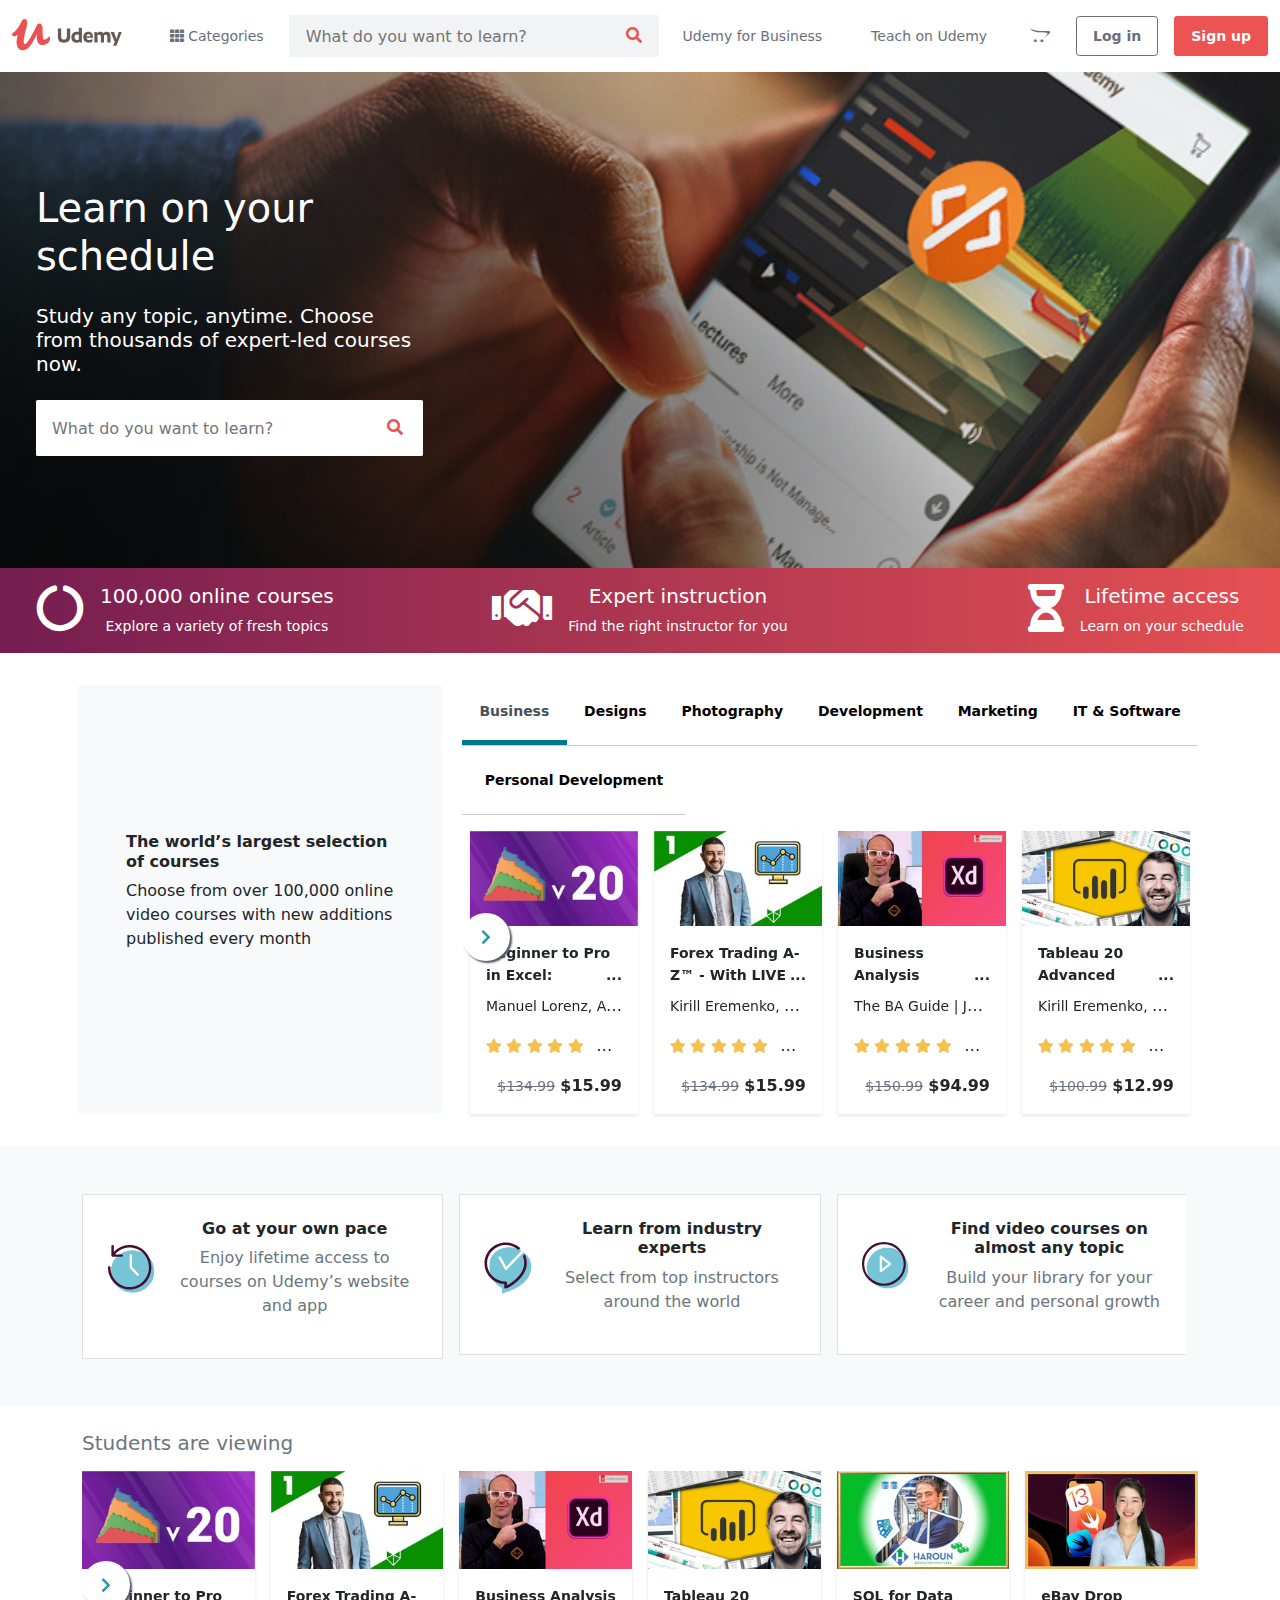
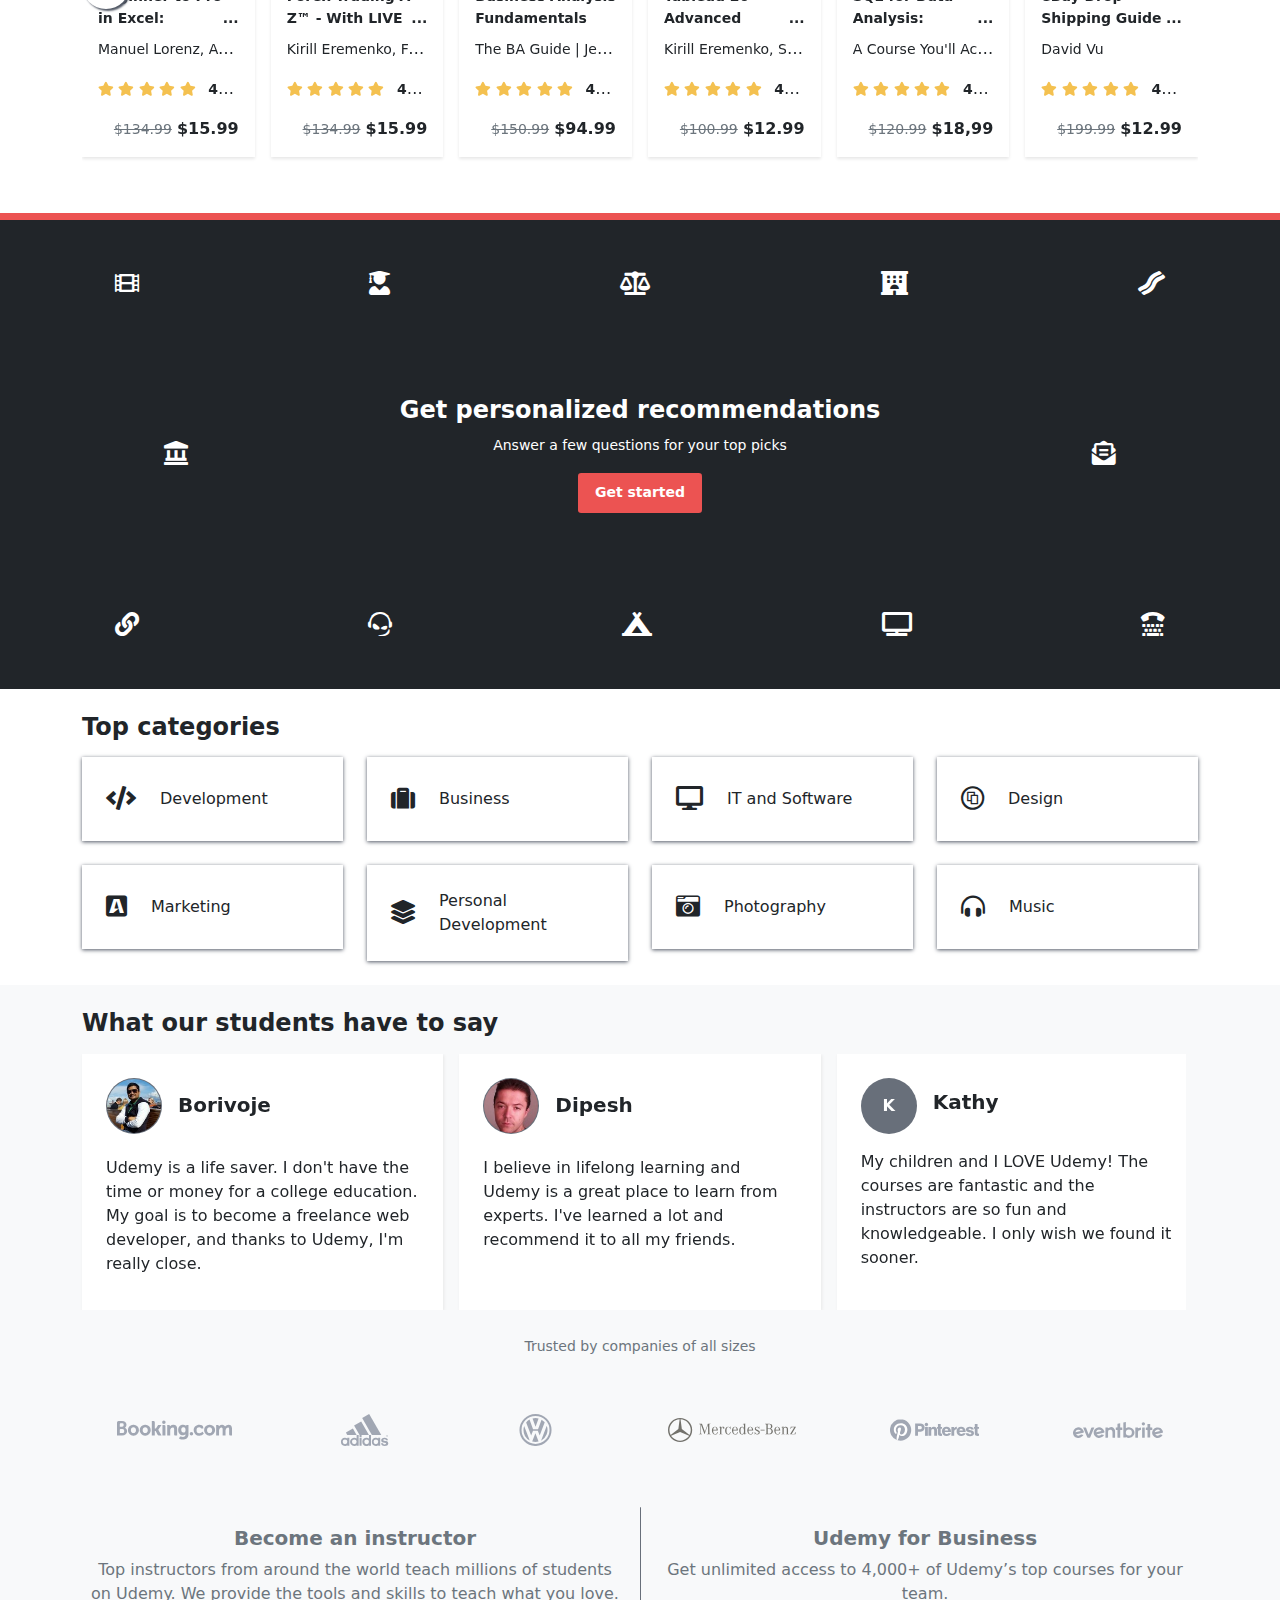
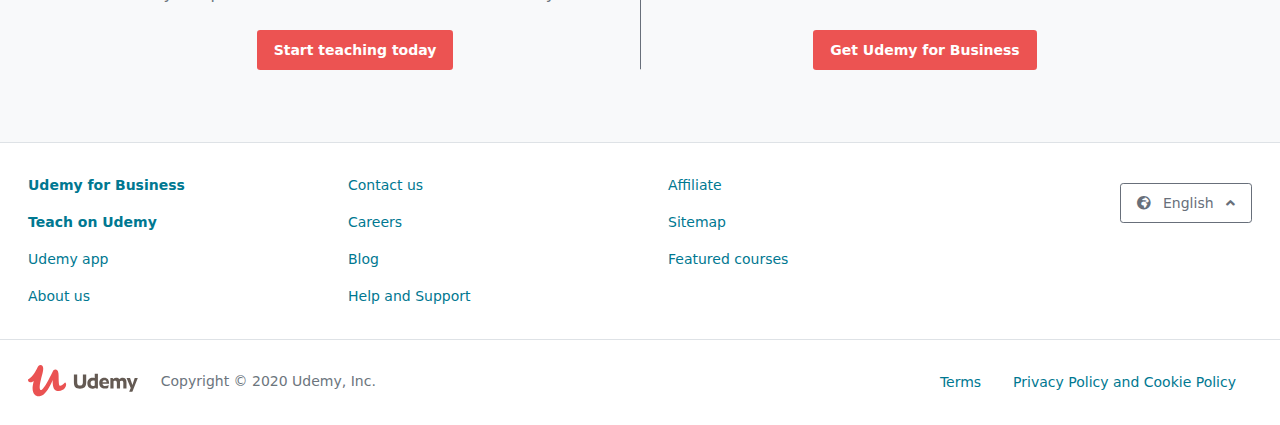
==== commit 531117b0: "add footer" ====
--- a/index.html
+++ b/index.html
@@ -263,13 +263,14 @@
         <section class="skill-hubs">
             <div class="container py-4">
                 <div class="row">
-                    <div class="col-lg-4 p-2">
+                    <div class="d-none d-lg-flex col-lg-4 p-2">
                         <div
                             class="
                                 bg-light
                                 w-100
                                 h-100
                                 px-5
+                                
                                 d-flex
                                 flex-column
                                 justify-content-center
@@ -982,7 +983,7 @@
                                                     >
                                                 </p>
 
-                                                <p class="">
+                                                <p class="text-truncate">
                                                     <small>
                                                         <span class="me-2 rated"
                                                             ><i
@@ -4698,7 +4699,7 @@
         </section>
         <section class="udemy-components text-white bg-dark">
             <div class="red-line"></div>
-            <div class="udemy-components__icons">
+            <div class="udemy-components__icons d-none d-lg-flex">
                 <div class="icon"><i class="fa fa-film"></i></div>
                 <div class="icon"><i class="fa fa-user-graduate"></i></div>
                 <div class="icon"><i class="fa fa-balance-scale"></i></div>
@@ -4713,8 +4714,8 @@
                     text-center
                 "
             >
-                <div class="icon"><i class="fa fa-landmark"></i></div>
-                <div class="">
+                <div class="icon d-none d-lg-block"><i class="fa fa-landmark"></i></div>
+                <div class="p-5">
                     <h4 class="fw-bold">Get personalized recommendations</h4>
                     <p>
                         <small>Answer a few questions for your top picks</small>
@@ -4723,9 +4724,9 @@
                         Get started
                     </button>
                 </div>
-                <div class="icon"><i class="fa fa-envelope-open-text"></i></div>
+                <div class="icon  d-none d-lg-block"><i class="fa fa-envelope-open-text"></i></div>
             </div>
-            <div class="udemy-components__icons">
+            <div class="udemy-components__icons d-none d-lg-flex">
                 <div class="icon"><i class="fa fa-link"></i></div>
                 <div class="icon"><i class="fab fa-teamspeak"></i></div>
                 <div class="icon"><i class="fa fa-campground"></i></div>
@@ -4802,7 +4803,7 @@
                 </div>
             </div>
         </section>
-        <section class="testominals bg-light">
+        <section class="testominals bg-light border-bottom">
             <div class="container py-4">
                 <h4 class="mb-3 fw-bold">What our students have to say</h4>
                 <div class="row owl-carousel testominals__carousel">
@@ -4861,7 +4862,6 @@
                                         button-circle
                                         button-circle-lg
                                         button-avatar
-                                        bg-dark
                                         text-white
                                         fw-bold
                                     "
@@ -4907,7 +4907,9 @@
                     </div>
                 </div>
                 <div class="row py-4 testominals__invite">
-                    <div class="col-md-6 text-center text-secondary invite__item">
+                    <div
+                        class="col-md-6 text-center text-secondary invite__item"
+                    >
                         <h5 class="fw-bold">Become an instructor</h5>
                         <p>
                             Top instructors from around the world teach millions
@@ -4920,7 +4922,9 @@
                     </div>
                     <span class="vertical-divider d-none d-md-block"></span>
                     <div class="dropdown-divider d-md-none"></div>
-                    <div class="col-md-6 text-center text-secondary invite__item">
+                    <div
+                        class="col-md-6 text-center text-secondary invite__item"
+                    >
                         <h5 class="fw-bold">Udemy for Business</h5>
                         <p>
                             Get unlimited access to 4,000+ of Udemy’s top
@@ -4933,8 +4937,83 @@
                 </div>
             </div>
         </section>
-        <section class="partners"></section>
-        <section class="non-student"></section>
+        <footer>
+            <div class="footer__menu border-bottom">
+                <div class="container-fluid">
+                    <div class="row py-4">
+                        <div class="col-lg-3 d-none d-lg-block">
+                            <nav class="nav flex-column footer__nav">
+                                <a class="nav-link active" href="#"
+                                    >Udemy for Business</a
+                                >
+                                <a class="nav-link active" href="#"
+                                    >Teach on Udemy</a
+                                >
+                                <a class="nav-link" href="#">Udemy app</a>
+                                <a class="nav-link" href="#">About us</a>
+                            </nav>
+                        </div>
+                        <div class="col-lg-3 d-none d-lg-block">
+                            <nav class="nav flex-column footer__nav">
+                                <a class="nav-link" href="#">Contact us</a>
+                                <a class="nav-link" href="#">Careers</a>
+                                <a class="nav-link" href="#">Blog</a>
+                                <a class="nav-link" href="#"
+                                    >Help and Support</a
+                                >
+                            </nav>
+                        </div>
+                        <div class="col-lg-3 d-none d-lg-block">
+                            <nav class="nav flex-column footer__nav">
+                                <a class="nav-link" href="#">Affiliate</a>
+                                <a class="nav-link" href="#">Sitemap</a>
+                                <a class="nav-link" href="#"
+                                    >Featured courses</a
+                                >
+                            </nav>
+                        </div>
+                        <div class="col-lg-3 text-center text-lg-end">
+                            <button class="button button-white m-3">
+                                <span class="me-2"
+                                    ><i class="fa fa-globe-africa"></i
+                                ></span>
+                                English
+                                <span class="ms-2"
+                                    ><i class="fa fa-angle-up"></i
+                                ></span>
+                            </button>
+                        </div>
+                    </div>
+                </div>
+            </div>
+            <div class="py-4 footer__bottom">
+                <div class="container-fluid">
+                    <div class="row px-3 g-3">
+                        <div class="col-md-6 text-center text-md-start">
+                            <a class="navbar-brand" href="#">
+                                <img
+                                    src="./images/logo-coral.svg"
+                                    height="32px"
+                                    alt=""
+                                />
+                            </a>
+                            <small class="text-secondary fw-light"
+                                >Copyright © 2020 Udemy, Inc.</small
+                            >
+                        </div>
+                        <div class="col-md-6 ">
+                            <ul class="nav justify-content-center justify-content-lg-end">
+                                <li class="nav-item">
+                                  <a class="nav-link ps-0" href="#">Terms</a>
+                                </li>
+                                <li class="nav-item ps-0">
+                                  <a class="nav-link" href="#">Privacy Policy and Cookie Policy</a>
+                                </li>
+                        </div>
+                    </div>
+                </div>
+            </div>
+        </footer>
 
         <script
             src="https://code.jquery.com/jquery-3.6.0.min.js"
@@ -4965,6 +5044,7 @@
             });
             $('.value-props__carousel').owlCarousel({
                 margin: 16,
+                dots:false,
                 responsive: {
                     0: {
                         items: 1,
--- a/main.css
+++ b/main.css
@@ -110,6 +110,7 @@
   overflow: hidden;
   width: 3.5rem;
   height: 3.5rem;
+  background-color: #686f7a;
 }
 
 .button-avatar img {
@@ -222,13 +223,14 @@
   font-size: 1.1rem;
 }
 
-.overlay--mobile-show {
+#overlay--mobile-show {
   position: absolute;
   top: 0;
   left: 0;
   bottom: 0;
   right: 0;
-  background-color: rgba(80, 87, 100, 0.1);
+  display: none;
+  background-color: rgba(80, 87, 100, 0.5);
 }
 
 #header .navbar-toggler {
@@ -247,6 +249,7 @@
 
 #header .menu-custom {
   z-index: 10;
+  overflow: hidden;
   transition: .5s;
 }
 
@@ -334,6 +337,15 @@
 #header .toggler-div a {
   color: #505764;
   cursor: pointer;
+}
+
+footer .nav-link {
+  color: #007891;
+  font-size: 0.875rem;
+}
+
+footer .nav-link.active {
+  font-weight: bold;
 }
 
 .notice-streamer {
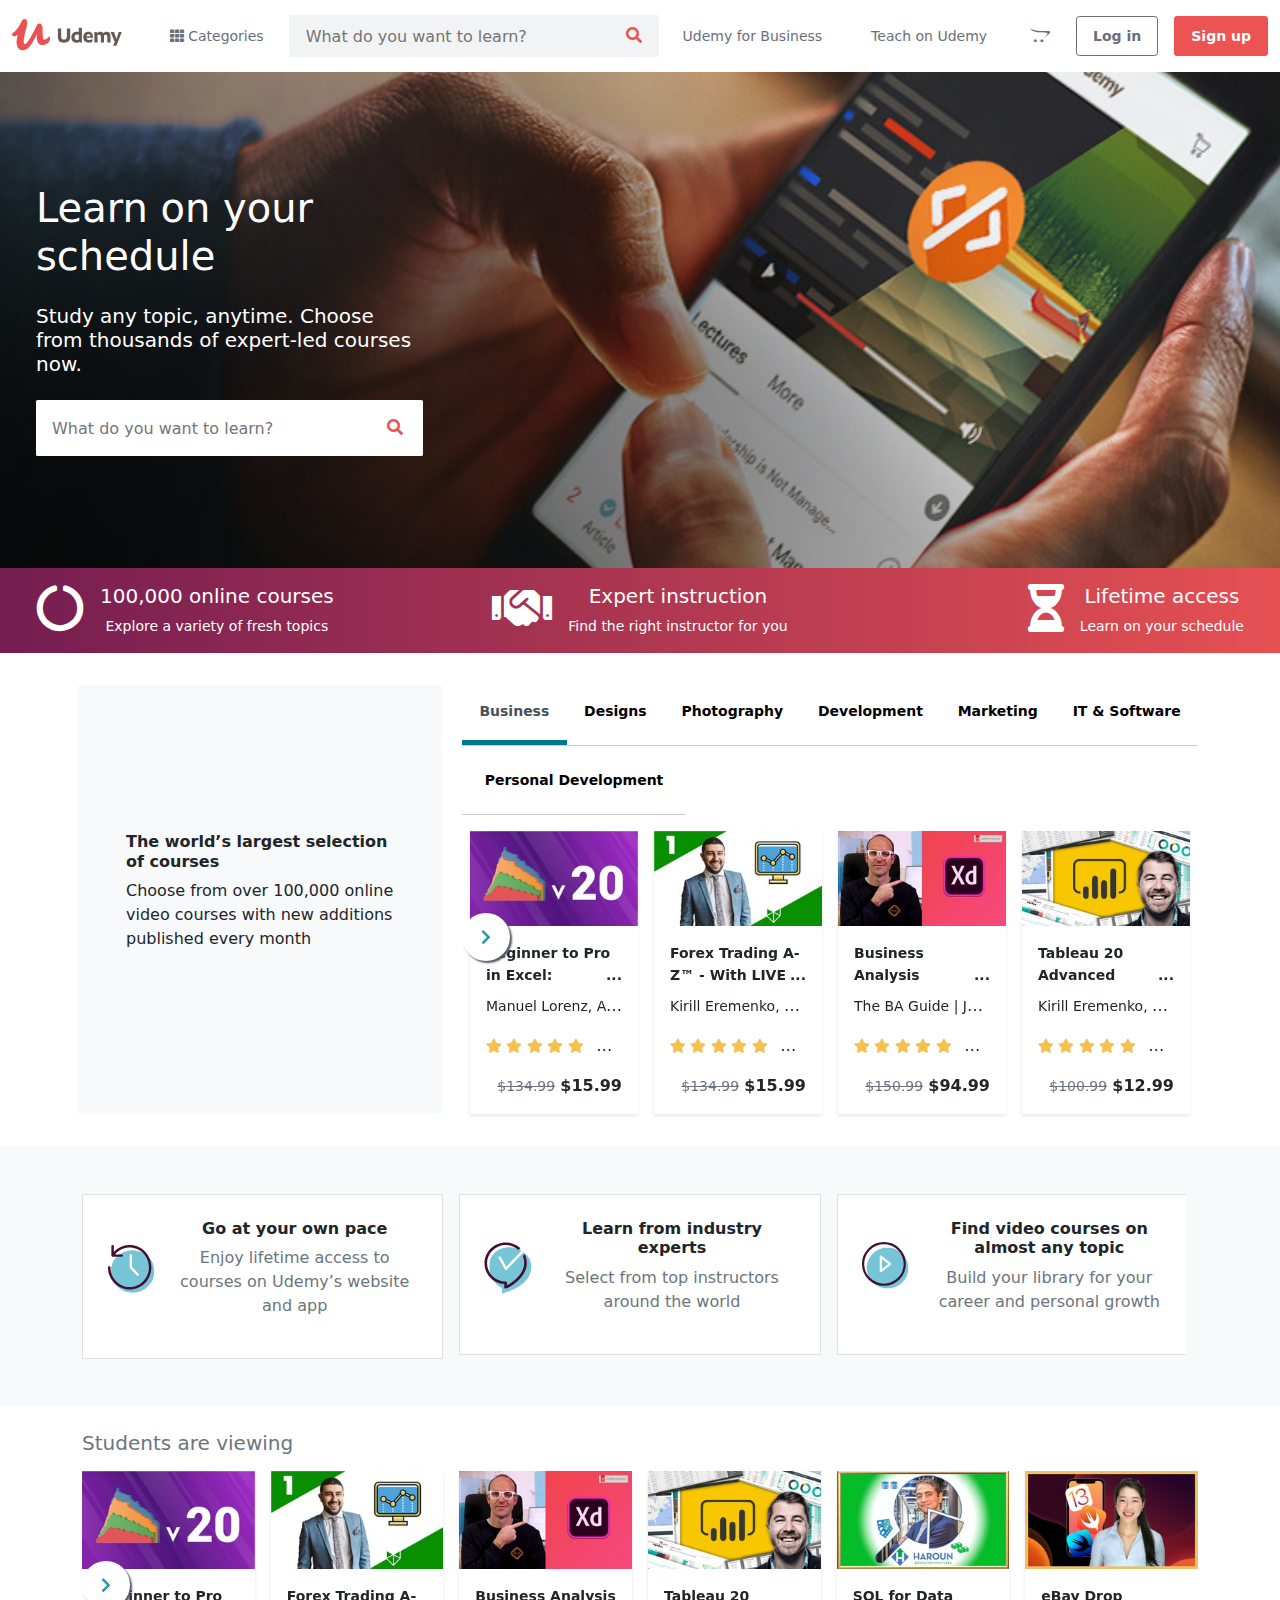
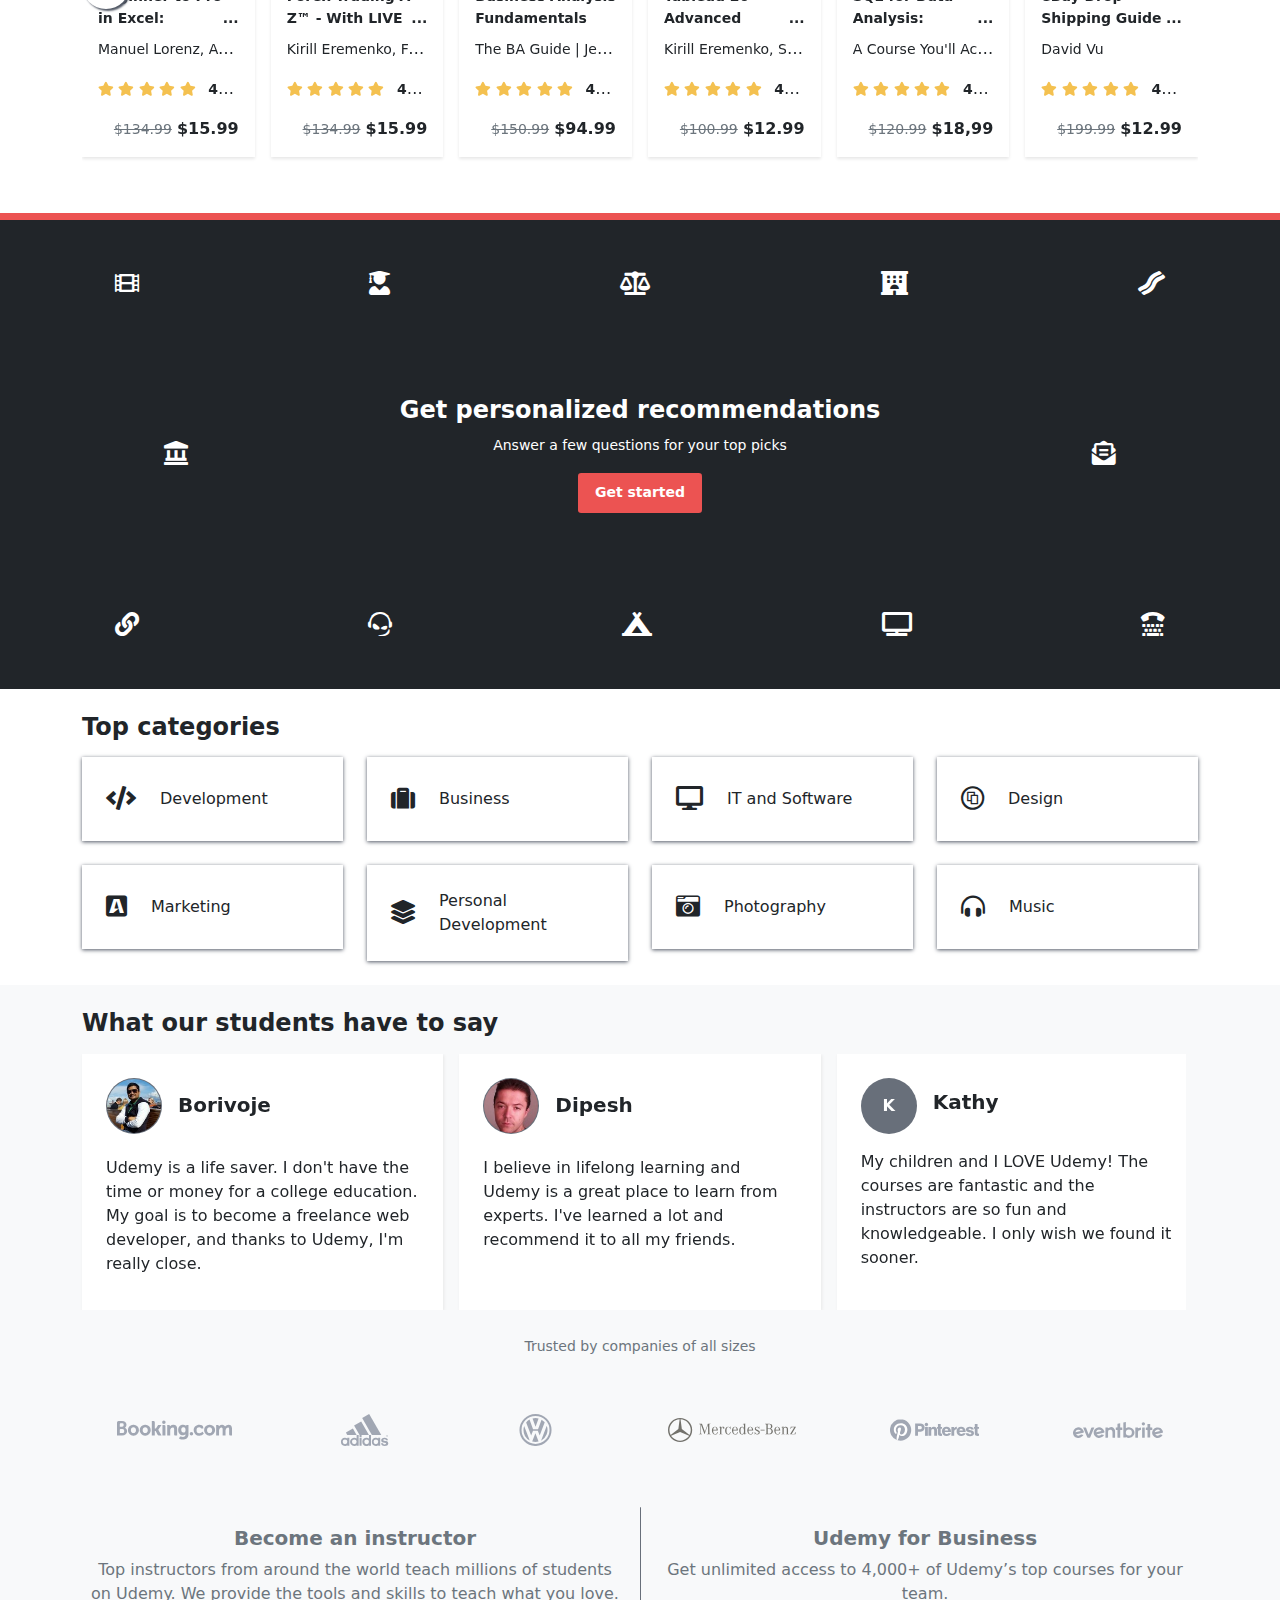
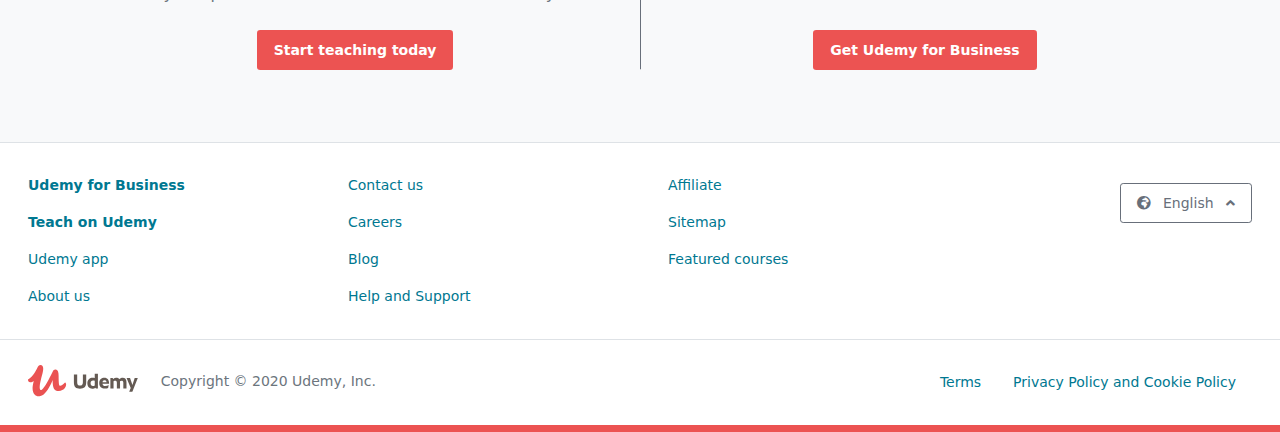
==== commit 49de61d6: "add red line" ====
--- a/index.html
+++ b/index.html
@@ -5013,6 +5013,7 @@
                     </div>
                 </div>
             </div>
+            <div class="red-line"></div>
         </footer>
 
         <script
--- a/main.css
+++ b/main.css
@@ -632,21 +632,21 @@
   font-weight: light;
 }
 
-.udemy-components .red-line {
+.udemy-components .udemy-components__icons {
+  display: flex;
+  min-height: 8rem;
+  align-items: center;
+  text-align: center;
+  justify-content: space-around;
+}
+
+.udemy-components .icon {
+  font-size: 1.5rem;
+}
+
+.red-line {
   height: .4rem;
   background-color: #ec5352;
-}
-
-.udemy-components .udemy-components__icons {
-  display: flex;
-  min-height: 8rem;
-  align-items: center;
-  text-align: center;
-  justify-content: space-around;
-}
-
-.udemy-components .icon {
-  font-size: 1.5rem;
 }
 
 .top-categories .top-categories__item {
